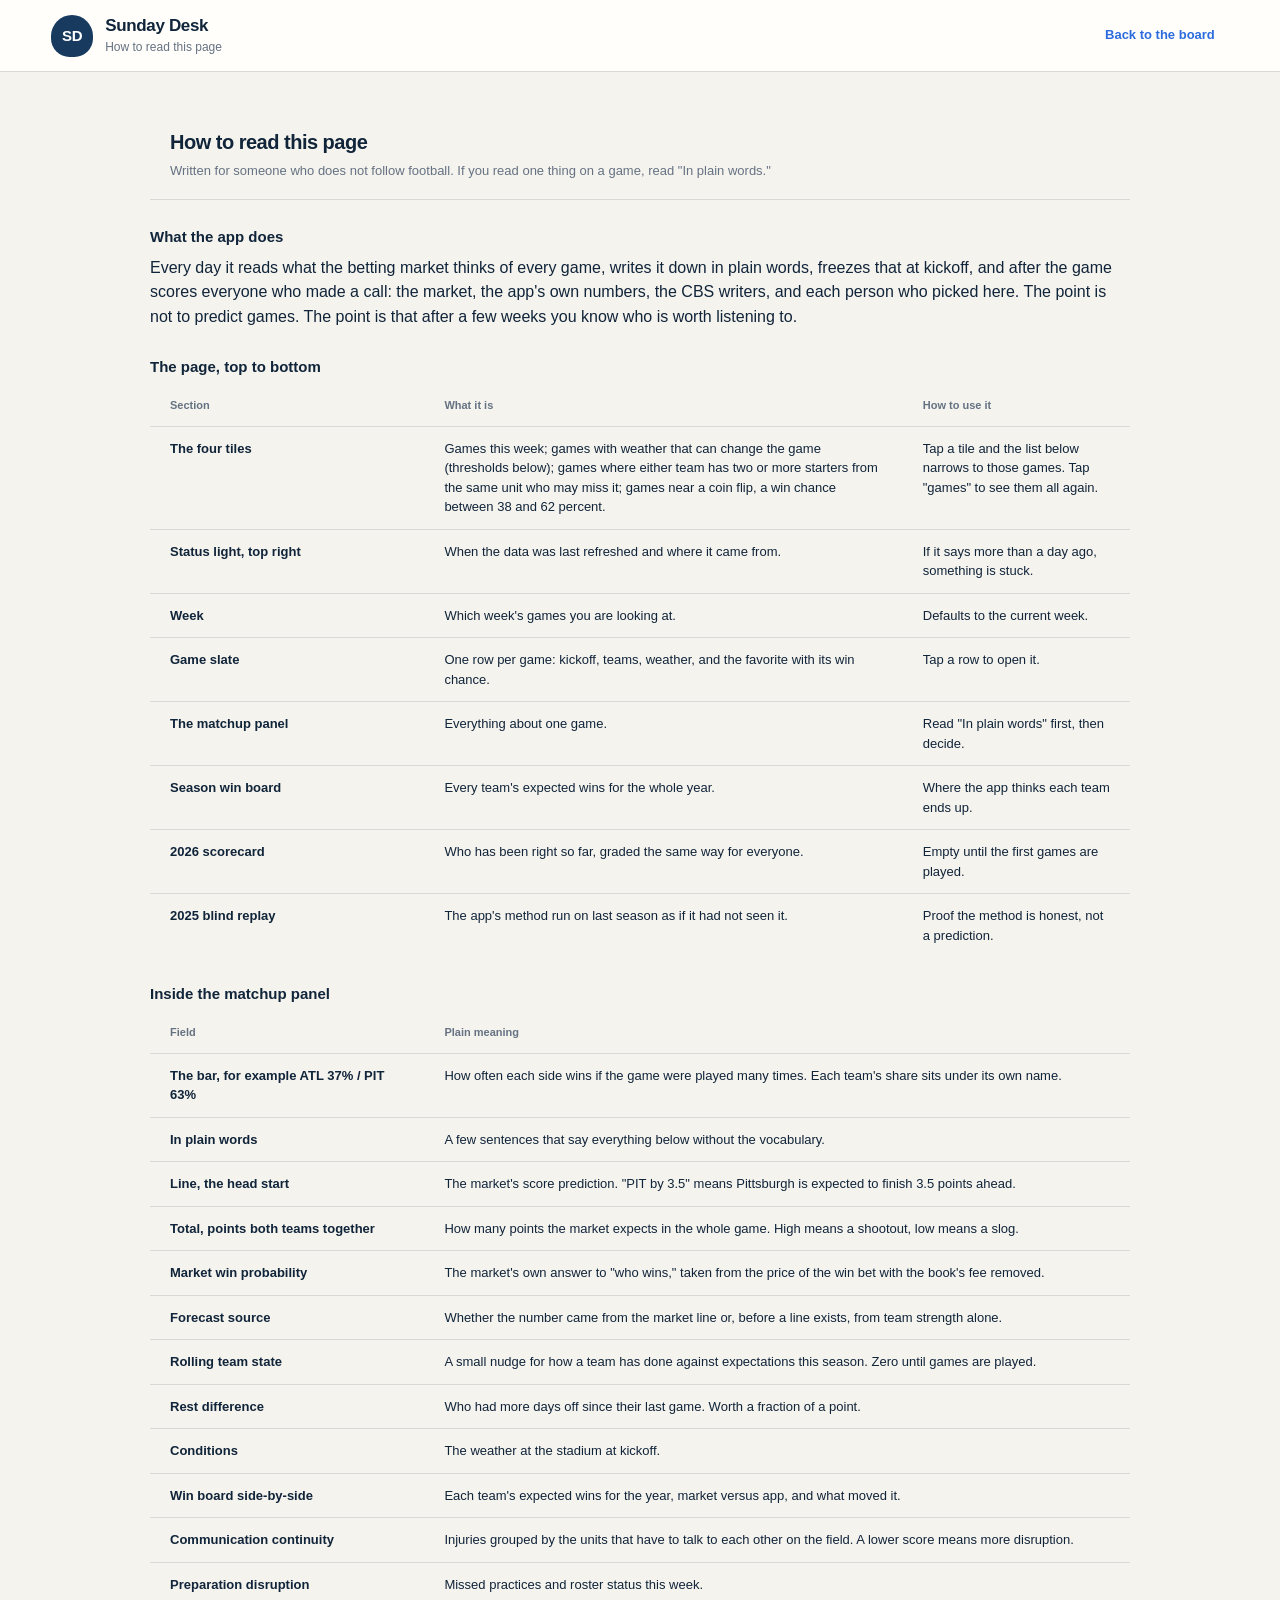
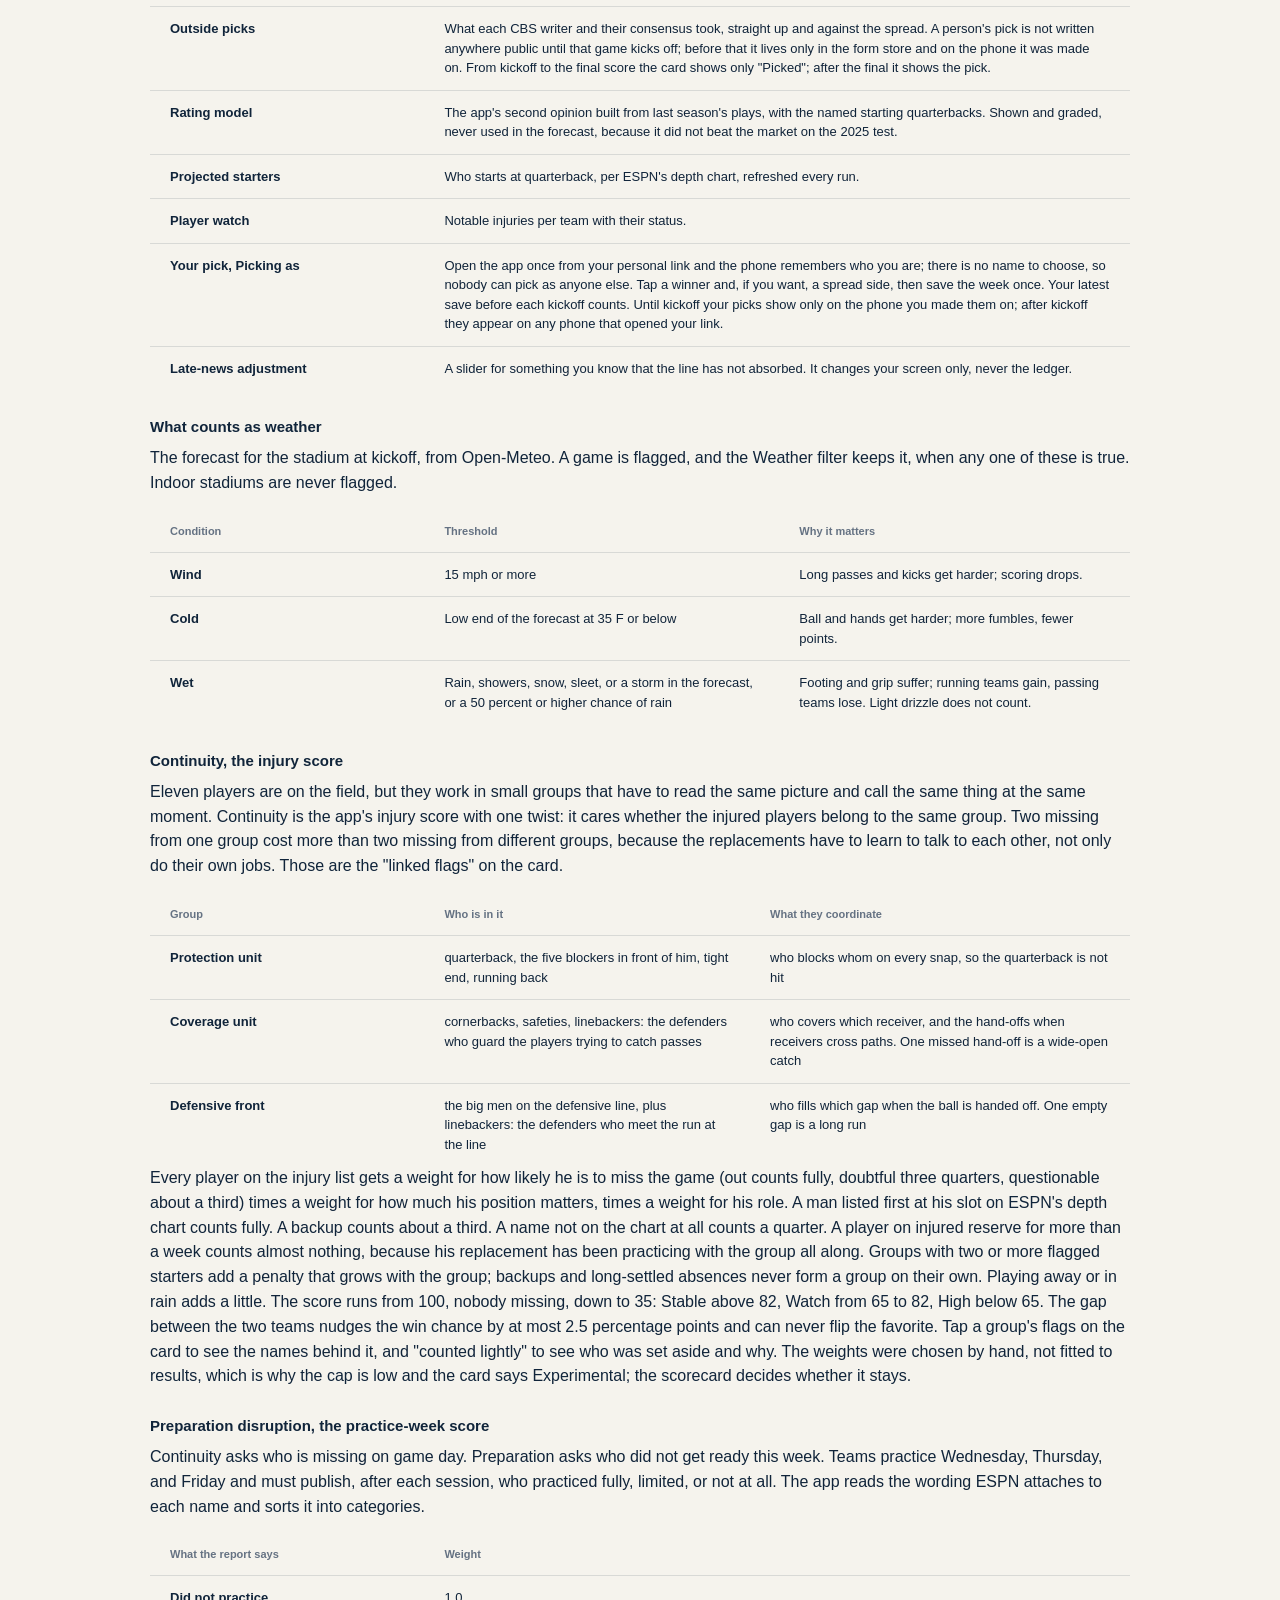
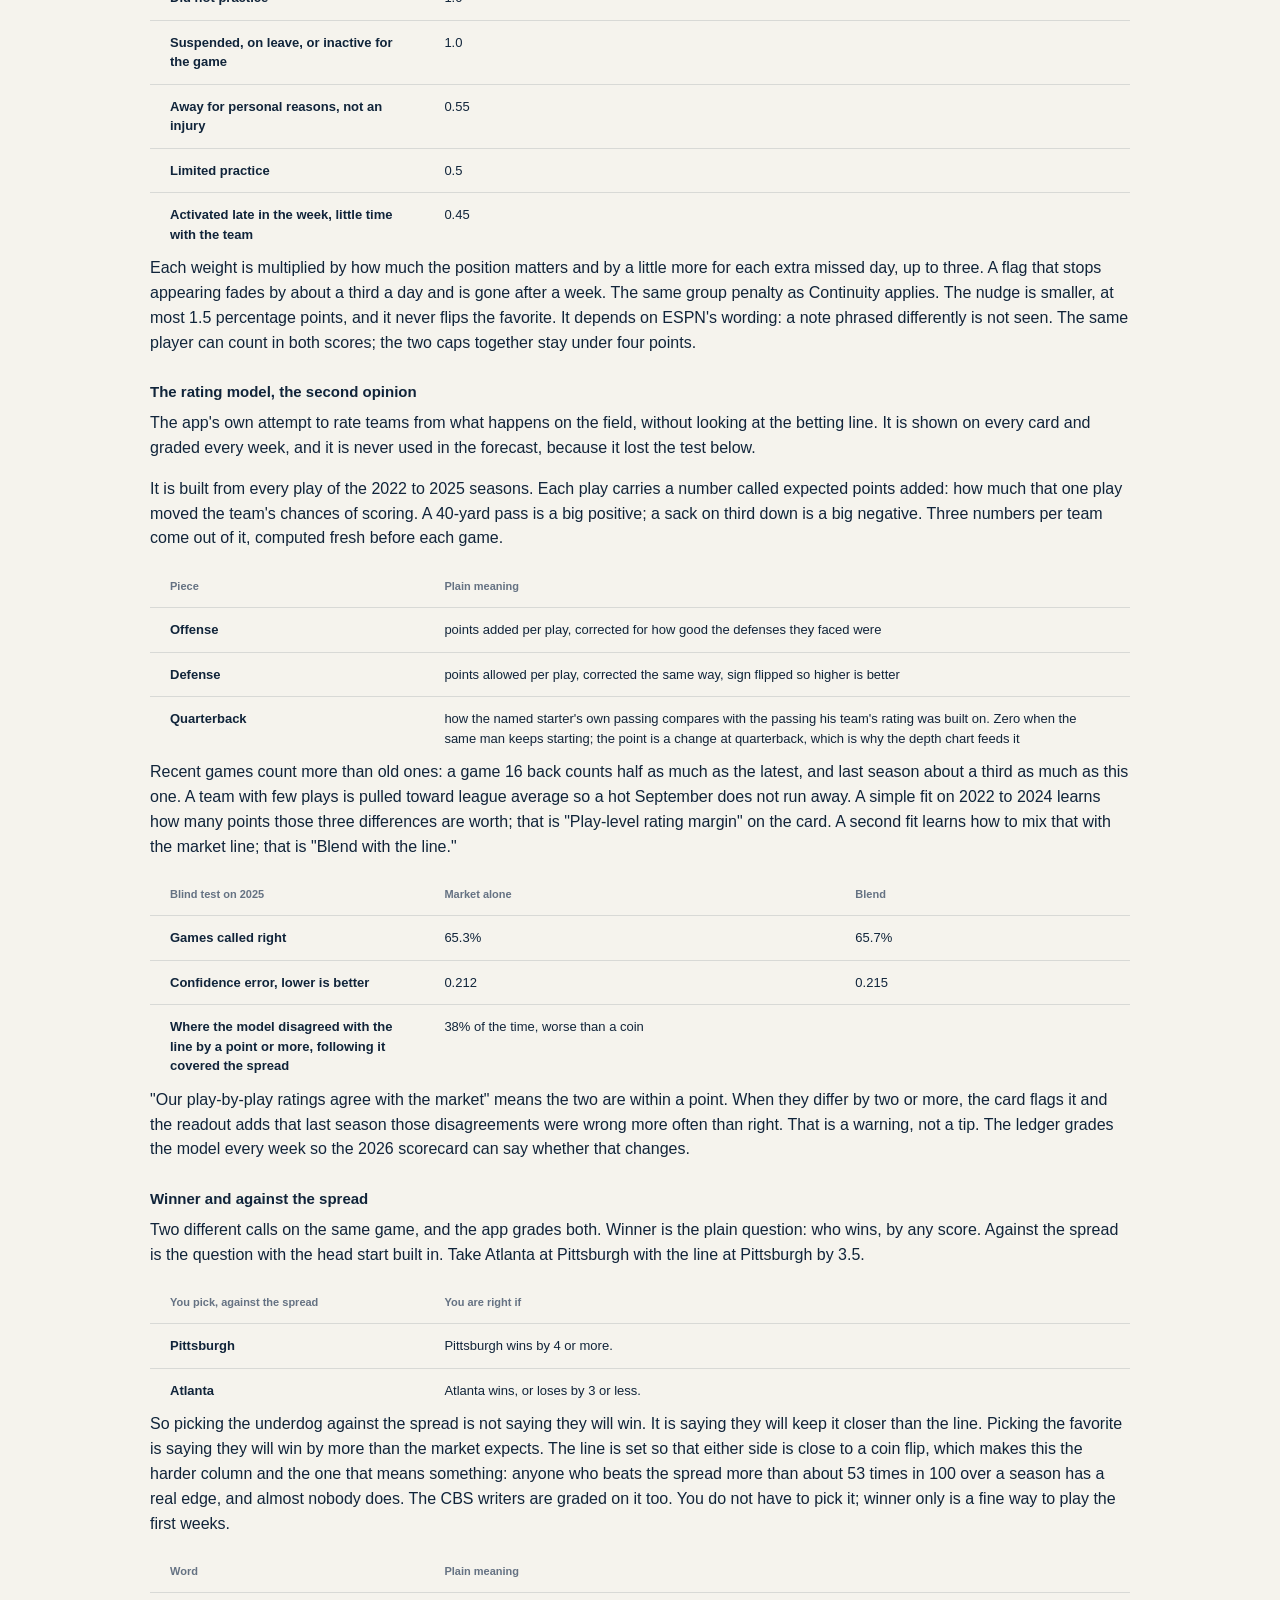
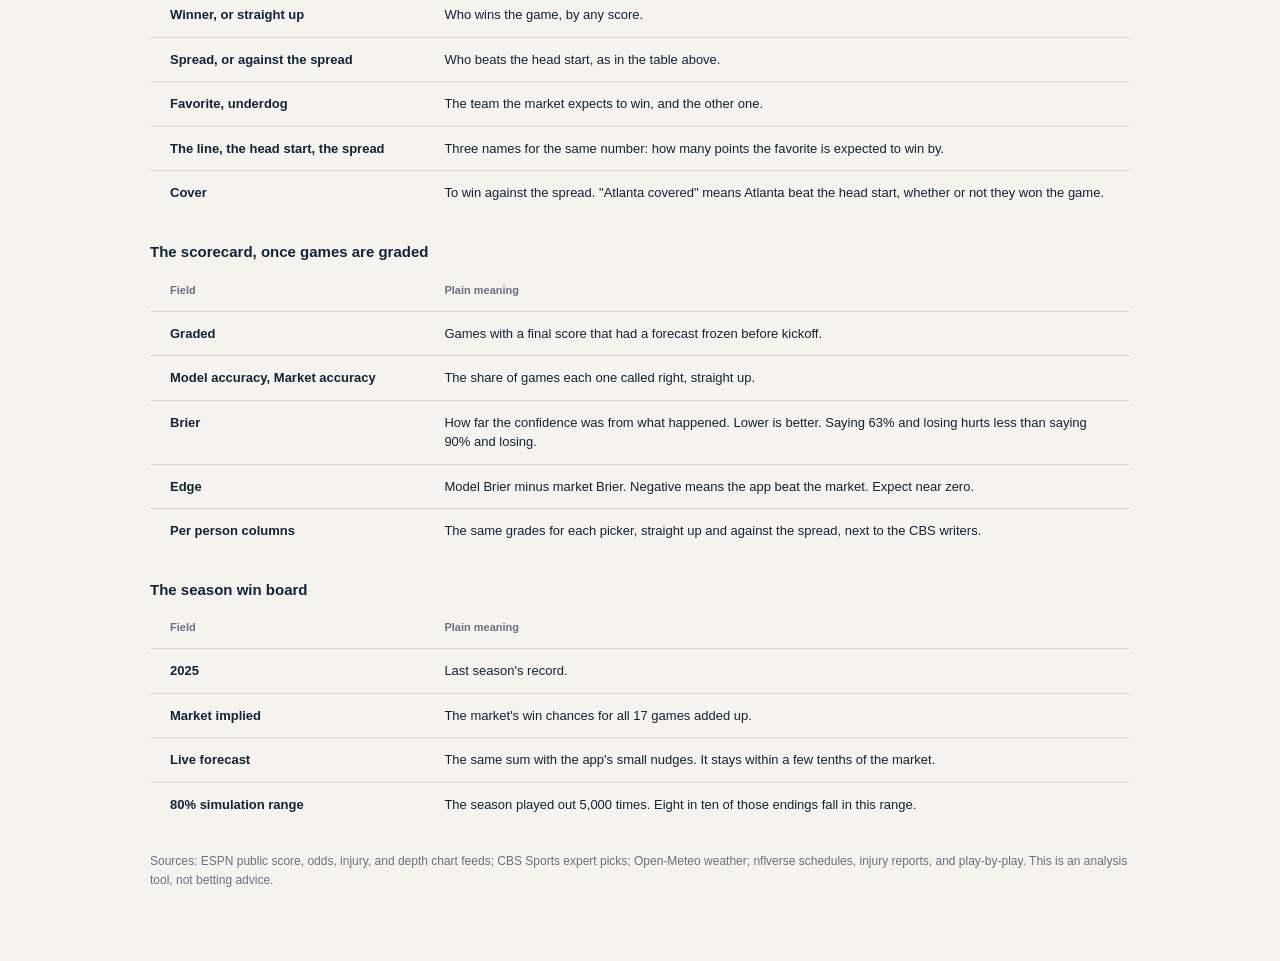
==== guide.html @ dc168394 "Personal links replace the name picker; the collector accepts picks only under secret codes" ====
<!doctype html>
<html lang="en">
<head>
  <meta charset="utf-8">
  <meta name="viewport" content="width=device-width, initial-scale=1">
  <meta name="description" content="What Sunday Desk does and what every number on it means, in plain words.">
  <title>How to read Sunday Desk</title>
  <link rel="stylesheet" href="styles.css">
  <link rel="manifest" href="site.webmanifest">
  <link rel="apple-touch-icon" href="icons/icon-180.png">
  <link rel="icon" href="icons/icon-192.png" type="image/png">
  <meta name="theme-color" content="#173a5e">
  <meta name="apple-mobile-web-app-capable" content="yes">
  <meta name="apple-mobile-web-app-title" content="Sunday Desk">
  <meta name="apple-mobile-web-app-status-bar-style" content="default">
</head>
<body class="guide-page">
  <header class="masthead">
    <a class="brand" href="index.html" aria-label="Back to Sunday Desk">
      <span class="brand-mark" aria-hidden="true">SD</span>
      <span>
        <strong>Sunday Desk</strong>
        <small>How to read this page</small>
      </span>
    </a>
    <a class="masthead-link" href="index.html">Back to the board</a>
  </header>
  <main>
    <section class="guide" id="guide" aria-labelledby="guideTitle">
      <div class="section-head">
        <div>
          <h2 id="guideTitle">How to read this page</h2>
          <p>Written for someone who does not follow football. If you read one thing on a game, read "In plain words."</p>
        </div>
      </div>

      <h3>What the app does</h3>
      <p>Every day it reads what the betting market thinks of every game, writes it down in plain words, freezes that at kickoff, and after the game scores everyone who made a call: the market, the app's own numbers, the CBS writers, and each person who picked here. The point is not to predict games. The point is that after a few weeks you know who is worth listening to.</p>

      <h3 id="guide-page">The page, top to bottom</h3>
      <div class="table-wrap"><table class="guide-table">
        <thead><tr><th scope="col">Section</th><th scope="col">What it is</th><th scope="col">How to use it</th></tr></thead>
        <tbody>
          <tr><td>The four tiles</td><td>Games this week; games with weather that can change the game (thresholds below); games where either team has two or more starters from the same unit who may miss it; games near a coin flip, a win chance between 38 and 62 percent.</td><td>Tap a tile and the list below narrows to those games. Tap "games" to see them all again.</td></tr>
          <tr><td>Status light, top right</td><td>When the data was last refreshed and where it came from.</td><td>If it says more than a day ago, something is stuck.</td></tr>
          <tr><td>Week</td><td>Which week's games you are looking at.</td><td>Defaults to the current week.</td></tr>
          <tr><td>Game slate</td><td>One row per game: kickoff, teams, weather, and the favorite with its win chance.</td><td>Tap a row to open it.</td></tr>
          <tr><td>The matchup panel</td><td>Everything about one game.</td><td>Read "In plain words" first, then decide.</td></tr>
          <tr><td>Season win board</td><td>Every team's expected wins for the whole year.</td><td>Where the app thinks each team ends up.</td></tr>
          <tr><td>2026 scorecard</td><td>Who has been right so far, graded the same way for everyone.</td><td>Empty until the first games are played.</td></tr>
          <tr><td>2025 blind replay</td><td>The app's method run on last season as if it had not seen it.</td><td>Proof the method is honest, not a prediction.</td></tr>
        </tbody>
      </table></div>

      <h3 id="guide-matchup">Inside the matchup panel</h3>
      <div class="table-wrap"><table class="guide-table">
        <thead><tr><th scope="col">Field</th><th scope="col">Plain meaning</th></tr></thead>
        <tbody>
          <tr><td>The bar, for example ATL 37% / PIT 63%</td><td>How often each side wins if the game were played many times. Each team's share sits under its own name.</td></tr>
          <tr><td>In plain words</td><td>A few sentences that say everything below without the vocabulary.</td></tr>
          <tr><td>Line, the head start</td><td>The market's score prediction. "PIT by 3.5" means Pittsburgh is expected to finish 3.5 points ahead.</td></tr>
          <tr><td>Total, points both teams together</td><td>How many points the market expects in the whole game. High means a shootout, low means a slog.</td></tr>
          <tr><td>Market win probability</td><td>The market's own answer to "who wins," taken from the price of the win bet with the book's fee removed.</td></tr>
          <tr><td>Forecast source</td><td>Whether the number came from the market line or, before a line exists, from team strength alone.</td></tr>
          <tr><td>Rolling team state</td><td>A small nudge for how a team has done against expectations this season. Zero until games are played.</td></tr>
          <tr><td>Rest difference</td><td>Who had more days off since their last game. Worth a fraction of a point.</td></tr>
          <tr><td>Conditions</td><td>The weather at the stadium at kickoff.</td></tr>
          <tr><td>Win board side-by-side</td><td>Each team's expected wins for the year, market versus app, and what moved it.</td></tr>
          <tr><td>Communication continuity</td><td>Injuries grouped by the units that have to talk to each other on the field. A lower score means more disruption.</td></tr>
          <tr><td>Preparation disruption</td><td>Missed practices and roster status this week.</td></tr>
          <tr><td>Outside picks</td><td>What each CBS writer and their consensus took, straight up and against the spread. A person&#39;s pick is not written anywhere public until that game kicks off; before that it lives only in the form store and on the phone it was made on. From kickoff to the final score the card shows only "Picked"; after the final it shows the pick.</td></tr>
          <tr><td>Rating model</td><td>The app's second opinion built from last season's plays, with the named starting quarterbacks. Shown and graded, never used in the forecast, because it did not beat the market on the 2025 test.</td></tr>
          <tr><td>Projected starters</td><td>Who starts at quarterback, per ESPN's depth chart, refreshed every run.</td></tr>
          <tr><td>Player watch</td><td>Notable injuries per team with their status.</td></tr>
          <tr><td>Your pick, Picking as</td><td>Open the app once from your personal link and the phone remembers who you are; there is no name to choose, so nobody can pick as anyone else. Tap a winner and, if you want, a spread side, then save the week once. Your latest save before each kickoff counts. Until kickoff your picks show only on the phone you made them on; after kickoff they appear on any phone that opened your link.</td></tr>
          <tr><td>Late-news adjustment</td><td>A slider for something you know that the line has not absorbed. It changes your screen only, never the ledger.</td></tr>
        </tbody>
      </table></div>

      <h3 id="guide-weather">What counts as weather</h3>
      <p>The forecast for the stadium at kickoff, from Open-Meteo. A game is flagged, and the Weather filter keeps it, when any one of these is true. Indoor stadiums are never flagged.</p>
      <div class="table-wrap"><table class="guide-table">
        <thead><tr><th scope="col">Condition</th><th scope="col">Threshold</th><th scope="col">Why it matters</th></tr></thead>
        <tbody>
          <tr><td>Wind</td><td>15 mph or more</td><td>Long passes and kicks get harder; scoring drops.</td></tr>
          <tr><td>Cold</td><td>Low end of the forecast at 35 F or below</td><td>Ball and hands get harder; more fumbles, fewer points.</td></tr>
          <tr><td>Wet</td><td>Rain, showers, snow, sleet, or a storm in the forecast, or a 50 percent or higher chance of rain</td><td>Footing and grip suffer; running teams gain, passing teams lose. Light drizzle does not count.</td></tr>
        </tbody>
      </table></div>

      <h3 id="guide-continuity">Continuity, the injury score</h3>
      <p>Eleven players are on the field, but they work in small groups that have to read the same picture and call the same thing at the same moment. Continuity is the app's injury score with one twist: it cares whether the injured players belong to the same group. Two missing from one group cost more than two missing from different groups, because the replacements have to learn to talk to each other, not only do their own jobs. Those are the "linked flags" on the card.</p>
      <div class="table-wrap"><table class="guide-table">
        <thead><tr><th scope="col">Group</th><th scope="col">Who is in it</th><th scope="col">What they coordinate</th></tr></thead>
        <tbody>
          <tr><td>Protection unit</td><td>quarterback, the five blockers in front of him, tight end, running back</td><td>who blocks whom on every snap, so the quarterback is not hit</td></tr>
          <tr><td>Coverage unit</td><td>cornerbacks, safeties, linebackers: the defenders who guard the players trying to catch passes</td><td>who covers which receiver, and the hand-offs when receivers cross paths. One missed hand-off is a wide-open catch</td></tr>
          <tr><td>Defensive front</td><td>the big men on the defensive line, plus linebackers: the defenders who meet the run at the line</td><td>who fills which gap when the ball is handed off. One empty gap is a long run</td></tr>
        </tbody>
      </table></div>
      <p>Every player on the injury list gets a weight for how likely he is to miss the game (out counts fully, doubtful three quarters, questionable about a third) times a weight for how much his position matters, times a weight for his role. A man listed first at his slot on ESPN's depth chart counts fully. A backup counts about a third. A name not on the chart at all counts a quarter. A player on injured reserve for more than a week counts almost nothing, because his replacement has been practicing with the group all along. Groups with two or more flagged starters add a penalty that grows with the group; backups and long-settled absences never form a group on their own. Playing away or in rain adds a little. The score runs from 100, nobody missing, down to 35: Stable above 82, Watch from 65 to 82, High below 65. The gap between the two teams nudges the win chance by at most 2.5 percentage points and can never flip the favorite. Tap a group's flags on the card to see the names behind it, and "counted lightly" to see who was set aside and why. The weights were chosen by hand, not fitted to results, which is why the cap is low and the card says Experimental; the scorecard decides whether it stays.</p>

      <h3 id="guide-preparation">Preparation disruption, the practice-week score</h3>
      <p>Continuity asks who is missing on game day. Preparation asks who did not get ready this week. Teams practice Wednesday, Thursday, and Friday and must publish, after each session, who practiced fully, limited, or not at all. The app reads the wording ESPN attaches to each name and sorts it into categories.</p>
      <div class="table-wrap"><table class="guide-table">
        <thead><tr><th scope="col">What the report says</th><th scope="col">Weight</th></tr></thead>
        <tbody>
          <tr><td>Did not practice</td><td>1.0</td></tr>
          <tr><td>Suspended, on leave, or inactive for the game</td><td>1.0</td></tr>
          <tr><td>Away for personal reasons, not an injury</td><td>0.55</td></tr>
          <tr><td>Limited practice</td><td>0.5</td></tr>
          <tr><td>Activated late in the week, little time with the team</td><td>0.45</td></tr>
        </tbody>
      </table></div>
      <p>Each weight is multiplied by how much the position matters and by a little more for each extra missed day, up to three. A flag that stops appearing fades by about a third a day and is gone after a week. The same group penalty as Continuity applies. The nudge is smaller, at most 1.5 percentage points, and it never flips the favorite. It depends on ESPN's wording: a note phrased differently is not seen. The same player can count in both scores; the two caps together stay under four points.</p>

      <h3 id="guide-rating">The rating model, the second opinion</h3>
      <p>The app's own attempt to rate teams from what happens on the field, without looking at the betting line. It is shown on every card and graded every week, and it is never used in the forecast, because it lost the test below.</p>
      <p>It is built from every play of the 2022 to 2025 seasons. Each play carries a number called expected points added: how much that one play moved the team's chances of scoring. A 40-yard pass is a big positive; a sack on third down is a big negative. Three numbers per team come out of it, computed fresh before each game.</p>
      <div class="table-wrap"><table class="guide-table">
        <thead><tr><th scope="col">Piece</th><th scope="col">Plain meaning</th></tr></thead>
        <tbody>
          <tr><td>Offense</td><td>points added per play, corrected for how good the defenses they faced were</td></tr>
          <tr><td>Defense</td><td>points allowed per play, corrected the same way, sign flipped so higher is better</td></tr>
          <tr><td>Quarterback</td><td>how the named starter's own passing compares with the passing his team's rating was built on. Zero when the same man keeps starting; the point is a change at quarterback, which is why the depth chart feeds it</td></tr>
        </tbody>
      </table></div>
      <p>Recent games count more than old ones: a game 16 back counts half as much as the latest, and last season about a third as much as this one. A team with few plays is pulled toward league average so a hot September does not run away. A simple fit on 2022 to 2024 learns how many points those three differences are worth; that is "Play-level rating margin" on the card. A second fit learns how to mix that with the market line; that is "Blend with the line."</p>
      <div class="table-wrap"><table class="guide-table">
        <thead><tr><th scope="col">Blind test on 2025</th><th scope="col">Market alone</th><th scope="col">Blend</th></tr></thead>
        <tbody>
          <tr><td>Games called right</td><td>65.3%</td><td>65.7%</td></tr>
          <tr><td>Confidence error, lower is better</td><td>0.212</td><td>0.215</td></tr>
          <tr><td>Where the model disagreed with the line by a point or more, following it covered the spread</td><td colspan="2">38% of the time, worse than a coin</td></tr>
        </tbody>
      </table></div>
      <p>"Our play-by-play ratings agree with the market" means the two are within a point. When they differ by two or more, the card flags it and the readout adds that last season those disagreements were wrong more often than right. That is a warning, not a tip. The ledger grades the model every week so the 2026 scorecard can say whether that changes.</p>

      <h3 id="guide-words">Winner and against the spread</h3>
      <p>Two different calls on the same game, and the app grades both. Winner is the plain question: who wins, by any score. Against the spread is the question with the head start built in. Take Atlanta at Pittsburgh with the line at Pittsburgh by 3.5.</p>
      <div class="table-wrap"><table class="guide-table">
        <thead><tr><th scope="col">You pick, against the spread</th><th scope="col">You are right if</th></tr></thead>
        <tbody>
          <tr><td>Pittsburgh</td><td>Pittsburgh wins by 4 or more.</td></tr>
          <tr><td>Atlanta</td><td>Atlanta wins, or loses by 3 or less.</td></tr>
        </tbody>
      </table></div>
      <p>So picking the underdog against the spread is not saying they will win. It is saying they will keep it closer than the line. Picking the favorite is saying they will win by more than the market expects. The line is set so that either side is close to a coin flip, which makes this the harder column and the one that means something: anyone who beats the spread more than about 53 times in 100 over a season has a real edge, and almost nobody does. The CBS writers are graded on it too. You do not have to pick it; winner only is a fine way to play the first weeks.</p>
      <div class="table-wrap"><table class="guide-table">
        <thead><tr><th scope="col">Word</th><th scope="col">Plain meaning</th></tr></thead>
        <tbody>
          <tr><td>Winner, or straight up</td><td>Who wins the game, by any score.</td></tr>
          <tr><td>Spread, or against the spread</td><td>Who beats the head start, as in the table above.</td></tr>
          <tr><td>Favorite, underdog</td><td>The team the market expects to win, and the other one.</td></tr>
          <tr><td>The line, the head start, the spread</td><td>Three names for the same number: how many points the favorite is expected to win by.</td></tr>
          <tr><td>Cover</td><td>To win against the spread. "Atlanta covered" means Atlanta beat the head start, whether or not they won the game.</td></tr>
        </tbody>
      </table></div>

      <h3 id="guide-scorecard">The scorecard, once games are graded</h3>
      <div class="table-wrap"><table class="guide-table">
        <thead><tr><th scope="col">Field</th><th scope="col">Plain meaning</th></tr></thead>
        <tbody>
          <tr><td>Graded</td><td>Games with a final score that had a forecast frozen before kickoff.</td></tr>
          <tr><td>Model accuracy, Market accuracy</td><td>The share of games each one called right, straight up.</td></tr>
          <tr><td>Brier</td><td>How far the confidence was from what happened. Lower is better. Saying 63% and losing hurts less than saying 90% and losing.</td></tr>
          <tr><td>Edge</td><td>Model Brier minus market Brier. Negative means the app beat the market. Expect near zero.</td></tr>
          <tr><td>Per person columns</td><td>The same grades for each picker, straight up and against the spread, next to the CBS writers.</td></tr>
        </tbody>
      </table></div>

      <h3 id="guide-board">The season win board</h3>
      <div class="table-wrap"><table class="guide-table">
        <thead><tr><th scope="col">Field</th><th scope="col">Plain meaning</th></tr></thead>
        <tbody>
          <tr><td>2025</td><td>Last season's record.</td></tr>
          <tr><td>Market implied</td><td>The market's win chances for all 17 games added up.</td></tr>
          <tr><td>Live forecast</td><td>The same sum with the app's small nudges. It stays within a few tenths of the market.</td></tr>
          <tr><td>80% simulation range</td><td>The season played out 5,000 times. Eight in ten of those endings fall in this range.</td></tr>
        </tbody>
      </table></div>

      <p class="source-line">Sources: ESPN public score, odds, injury, and depth chart feeds; CBS Sports expert picks; Open-Meteo weather; nflverse schedules, injury reports, and play-by-play. This is an analysis tool, not betting advice.</p>
    </section>
  </main>
  <script>
    // Safari on iOS can drop the jump to a named section on page load when smooth scrolling
    // is on. Do the jump ourselves, after the page has laid out, and again if the hash changes.
    (function () {
      function jump() {
        var id = location.hash.replace("#", "");
        var target = id && document.getElementById(id);
        if (target) target.scrollIntoView({ block: "start", behavior: "auto" });
      }
      window.addEventListener("load", function () { setTimeout(jump, 0); setTimeout(jump, 250); });
      window.addEventListener("hashchange", jump);
    })();
  </script>
</body>
</html>
---- styles.css ----
:root {
  color-scheme: light;
  --ink: #10243a;
  --navy: #173a5e;
  --blue: #2d6cdf;
  --orange: #d9632f;
  --green: #167861;
  --paper: #f5f3ed;
  --white: #fffefa;
  --muted: #657283;
  --line: #d8d9d6;
  --soft-blue: #e7eefb;
  --soft-orange: #faece4;
  --shadow: 0 18px 48px rgba(21, 45, 70, 0.09);
  --radius: 14px;
}

* { box-sizing: border-box; }
[hidden] { display: none !important; }

html { scroll-behavior: smooth; }

body {
  margin: 0;
  background: var(--paper);
  color: var(--ink);
  font-family: "Avenir Next", Avenir, "Segoe UI", sans-serif;
  line-height: 1.45;
}

button, input, select { font: inherit; }
button { color: inherit; }

:focus-visible {
  outline: 3px solid rgba(45, 108, 223, 0.45);
  outline-offset: 3px;
}

.masthead {
  min-height: 72px;
  padding: 14px clamp(20px, 4vw, 64px);
  display: flex;
  align-items: center;
  justify-content: space-between;
  gap: 20px;
  background: var(--white);
  border-bottom: 1px solid var(--line);
}

.brand {
  color: inherit;
  display: flex;
  align-items: center;
  gap: 12px;
  text-decoration: none;
}

.brand-mark {
  width: 42px;
  height: 42px;
  display: grid;
  place-items: center;
  background: var(--navy);
  color: white;
  border-radius: 50% 50% 44% 44%;
  font-family: "Arial Narrow", sans-serif;
  font-size: 15px;
  font-weight: 800;
  letter-spacing: -0.02em;
}

.brand strong, .brand small { display: block; }
.brand strong { font-size: 17px; letter-spacing: -0.02em; }
.brand small { color: var(--muted); font-size: 12px; }

.run-status {
  display: flex;
  align-items: center;
  gap: 9px;
  color: var(--muted);
  font-size: 13px;
  text-align: right;
  white-space: nowrap;
}

.status-light {
  width: 9px;
  height: 9px;
  border-radius: 50%;
  background: var(--orange);
  box-shadow: 0 0 0 4px rgba(217, 99, 47, 0.12);
}

.run-status.is-current .status-light {
  background: var(--green);
  box-shadow: 0 0 0 4px rgba(22, 120, 97, 0.12);
}

main { max-width: 1500px; margin: 0 auto; padding: 0 clamp(20px, 4vw, 64px) 72px; }

.control-strip {
  padding: 46px 0 28px;
  display: flex;
  align-items: end;
  justify-content: space-between;
  gap: 28px;
}

.date-line { margin: 0 0 7px; color: var(--blue); font-weight: 700; }
h1, h2, p { margin-top: 0; }
h1 {
  max-width: 760px;
  margin-bottom: 0;
  font-family: "Arial Narrow", "Avenir Next Condensed", sans-serif;
  font-size: clamp(36px, 5vw, 66px);
  line-height: 0.98;
  letter-spacing: -0.045em;
}
h2 { margin-bottom: 5px; font-size: 20px; letter-spacing: -0.025em; }

.week-control { min-width: 150px; }
.week-control label, .search-field span {
  display: block;
  margin-bottom: 6px;
  color: var(--muted);
  font-size: 12px;
  font-weight: 700;
}

select, input {
  width: 100%;
  border: 1px solid var(--line);
  border-radius: 8px;
  background: var(--white);
  color: var(--ink);
  padding: 10px 12px;
}

.pulse {
  display: grid;
  grid-template-columns: repeat(4, 1fr);
  grid-auto-rows: 1fr;
  background: var(--navy);
  color: white;
  border-radius: var(--radius);
  overflow: hidden;
  box-shadow: var(--shadow);
}

.pulse > * { padding: 20px 22px 18px; border-right: 1px solid rgba(255,255,255,.16); }
.pulse > *:last-child { border-right: 0; }
.pulse strong { display: block; font-family: "Arial Narrow", sans-serif; font-size: 30px; line-height: 1; margin-bottom: 8px; }
.pulse span { color: #c8d5e3; font-size: 12px; }

.workspace {
  margin-top: 26px;
  display: grid;
  grid-template-columns: minmax(0, 1.45fr) minmax(360px, .75fr);
  gap: 22px;
  align-items: start;
}

.slate-panel, .detail-panel, .season-panel, .backtest-panel {
  background: var(--white);
  border: 1px solid var(--line);
  border-radius: var(--radius);
  box-shadow: var(--shadow);
}

.section-head {
  min-height: 78px;
  padding: 18px 20px;
  display: flex;
  align-items: center;
  justify-content: space-between;
  gap: 20px;
  border-bottom: 1px solid var(--line);
}

.section-head p { margin: 0; color: var(--muted); font-size: 13px; }
.filters { display: flex; gap: 5px; flex-wrap: wrap; justify-content: flex-end; }
.filter {
  padding: 6px 10px;
  border: 1px solid transparent;
  border-radius: 999px;
  background: transparent;
  font-size: 12px;
  cursor: pointer;
}
.filter:hover { background: var(--paper); }
.filter.is-active { background: var(--soft-blue); border-color: #c9d9f7; color: #174d9e; }

.game-list { display: grid; }
.game-row {
  width: 100%;
  min-width: 0;
  min-height: 102px;
  padding: 14px 18px;
  display: grid;
  grid-template-columns: 100px minmax(220px, 1.25fr) minmax(150px, .7fr) 126px;
  align-items: center;
  gap: 16px;
  border: 0;
  border-bottom: 1px solid var(--line);
  background: transparent;
  text-align: left;
  cursor: pointer;
}
.game-row:last-child { border-bottom: 0; }
.game-row:hover, .game-row.is-selected { background: #f2f6fc; }
.game-row.is-selected { box-shadow: inset 4px 0 var(--blue); }
.kickoff { color: var(--muted); font-size: 12px; }
.kickoff strong { display: block; color: var(--ink); font-size: 14px; }

.team-line { display: flex; align-items: center; gap: 9px; min-width: 0; }
.team-line + .team-line { margin-top: 7px; }
.team-line img { width: 27px; height: 27px; object-fit: contain; }
.team-line strong { overflow: hidden; text-overflow: ellipsis; white-space: nowrap; }
.team-line small { margin-left: auto; color: var(--muted); }

.condition-chip, .source-chip {
  display: inline-flex;
  align-items: center;
  gap: 5px;
  width: fit-content;
  padding: 4px 8px;
  border-radius: 999px;
  background: var(--paper);
  color: var(--muted);
  font-size: 11px;
}
.condition-chip + .condition-chip { margin-top: 5px; }
.condition-chip.alert { background: var(--soft-orange); color: #95411d; }
.pick { text-align: right; }
.pick strong { display: block; font-size: 17px; }
.pick small { color: var(--muted); }

.detail-panel { position: sticky; top: 18px; min-height: 530px; overflow: hidden; }
.empty-detail { min-height: 530px; padding: 60px 34px; display: grid; align-content: center; text-align: center; }
.empty-detail > span { display: block; margin: 0 auto 22px; line-height: 0; }
.empty-detail > span svg { display: block; margin: 0 auto; transform: rotate(-12deg); }
.empty-detail p { color: var(--muted); }

.detail-content { padding-bottom: 24px; }
.detail-hero { padding: 22px; background: var(--navy); color: white; }
.detail-hero .meta { color: #c8d5e3; font-size: 12px; }
.detail-teams { margin: 20px 0; display: flex; align-items: center; justify-content: space-between; gap: 12px; }
.detail-team { width: 42%; text-align: center; }
.detail-team img { width: 58px; height: 58px; object-fit: contain; }
.detail-team strong, .detail-team small { display: block; }
.detail-team small { color: #c8d5e3; }
.at { color: #9eb1c5; }

.probability { margin-top: 16px; }
.prob-label { display: flex; justify-content: space-between; font-size: 13px; }
.prob-track { height: 9px; margin-top: 8px; display: flex; background: rgba(255,255,255,.18); border-radius: 99px; overflow: hidden; }
.prob-track span { display: block; }
.prob-track .away-share { background: rgba(255,255,255,.28); }
.prob-track .home-share { background: #71a3ff; }

.evidence { padding: 20px 22px 0; }
.evidence h3 { margin: 0 0 10px; font-size: 14px; }
.evidence-title-row { display: flex; align-items: center; justify-content: space-between; gap: 10px; }
.evidence-title-row h3 { margin: 0; }
.evidence-title-row h3 small { margin-left: 4px; color: var(--orange); font-size: 9px; font-weight: 800; }
.evidence-grid { display: grid; grid-template-columns: 1fr 1fr; gap: 9px; }
.evidence-card { padding: 12px; border: 1px solid var(--line); border-radius: 9px; }
.evidence-card span { display: block; color: var(--muted); font-size: 11px; }
.evidence-card strong { display: block; margin-top: 3px; font-size: 14px; }
.season-breakdown-grid {
  display: grid;
  grid-template-columns: 1fr 1fr;
  gap: 10px;
}
.season-breakdown-card {
  border: 1px solid var(--line);
  border-radius: 9px;
  background: #f8fafc;
  padding: 10px;
}
.season-breakdown-head {
  display: flex;
  align-items: center;
  justify-content: space-between;
  gap: 10px;
  margin-bottom: 8px;
}
.season-breakdown-head span { display: inline-flex; align-items: center; gap: 8px; font-weight: 700; }
.season-breakdown-head img { width: 22px; height: 22px; object-fit: contain; }
.season-breakdown-head small { color: var(--muted); font-size: 10px; }
.season-breakdown-stats {
  display: grid;
  grid-template-columns: 1fr 1fr;
  gap: 4px 10px;
}
.season-breakdown-stats > div { display: flex; align-items: baseline; justify-content: space-between; gap: 6px; }
.season-breakdown-stats span { color: var(--muted); font-size: 10px; }
.season-breakdown-stats strong { font-size: 12px; }
.season-breakdown-signals {
  margin: 10px 0 0;
  padding: 0;
  list-style: none;
}
.season-breakdown-signals li {
  display: flex;
  align-items: baseline;
  justify-content: space-between;
  gap: 6px;
  font-size: 10px;
  border-top: 1px solid var(--line);
  padding: 7px 0;
}
.season-breakdown-signals li:first-child { border-top: 0; }
.season-breakdown-signals span { color: var(--muted); }
.season-breakdown-signals strong { font-size: 10px; }

.injury-list { margin: 0; padding: 0; list-style: none; }
.injury-list li { padding: 9px 0; border-bottom: 1px solid var(--line); font-size: 13px; }
.injury-list li:last-child { border-bottom: 0; }
.injury-list small { display: block; color: var(--muted); }

.continuity-grid { margin-top: 10px; display: grid; grid-template-columns: 1fr 1fr; gap: 9px; }
.continuity-card {
  min-width: 0;
  padding: 11px;
  display: grid;
  grid-template-columns: 44px 1fr;
  align-items: center;
  gap: 10px;
  border: 1px solid var(--line);
  border-radius: 9px;
  background: #f8fafc;
}
.continuity-card p { margin: 3px 0 0; color: var(--muted); font-size: 10px; line-height: 1.3; }
.continuity-card > div > strong { font-size: 12px; }
.continuity-score { text-align: center; }
.continuity-score strong { display: block; font-family: "Arial Narrow", sans-serif; font-size: 23px; line-height: 1; }
.continuity-score span { display: block; margin-top: 3px; color: var(--muted); font-size: 9px; }
.continuity-watch { border-color: #e8c9aa; background: #fff9f2; }
.continuity-high { border-color: #e6b7a5; background: var(--soft-orange); }
.continuity-note { margin: 9px 0 0; color: var(--muted); font-size: 10px; }

.preparation-grid { margin-top: 10px; display: grid; grid-template-columns: 1fr 1fr; gap: 9px; }
.preparation-card { min-width: 0; padding: 12px; border: 1px solid var(--line); border-radius: 9px; background: #f8fafc; }
.preparation-card > p { margin: 6px 0; color: var(--muted); font-size: 10px; }
.preparation-head { display: flex; align-items: baseline; justify-content: space-between; gap: 8px; }
.preparation-head span { font-size: 12px; }
.preparation-head span strong { margin-right: 4px; font-family: "Arial Narrow", sans-serif; font-size: 22px; }
.preparation-head small { color: var(--muted); font-size: 9px; }
.preparation-list { margin: 0; padding: 0; list-style: none; }
.preparation-list li { padding: 7px 0; border-top: 1px solid var(--line); font-size: 11px; }
.preparation-list small { display: block; margin-top: 2px; color: var(--muted); line-height: 1.3; }
.preparation-watch { border-color: #e8c9aa; background: #fff9f2; }
.preparation-high { border-color: #e6b7a5; background: var(--soft-orange); }

.travel-summary { margin-top: 10px; padding: 10px 12px; display: flex; flex-wrap: wrap; gap: 8px 18px; border: 1px solid #b8cbe2; border-radius: 9px; background: var(--soft-blue); color: var(--muted); font-size: 10px; }
.travel-summary strong { margin-left: 4px; color: var(--navy); font-size: 12px; }
.travel-grid { margin-top: 9px; display: grid; grid-template-columns: 1fr 1fr; gap: 9px; }
.travel-card { min-width: 0; padding: 12px; border: 1px solid var(--line); border-radius: 9px; background: #f8fafc; }
.travel-facts { margin: 8px 0 0; }
.travel-facts > div { padding: 7px 0; display: grid; grid-template-columns: 92px 1fr; gap: 8px; border-top: 1px solid var(--line); }
.travel-facts dt { color: var(--muted); font-size: 9px; font-weight: 700; text-transform: uppercase; letter-spacing: .04em; }
.travel-facts dd { margin: 0; font-size: 11px; font-weight: 700; }
.travel-facts dd small { display: block; margin-top: 2px; color: var(--muted); font-size: 9px; font-weight: 400; line-height: 1.3; }
.travel-sources { margin: 8px 0 0; font-size: 9px; }
.travel-sources a { color: var(--blue); }

.adjuster { padding: 18px 22px 0; border-top: 1px solid var(--line); }
.adjuster label { display: grid; grid-template-columns: 1fr auto; gap: 6px 14px; font-size: 13px; }
.adjuster input[type="range"] { grid-column: 1 / -1; padding: 0; accent-color: var(--blue); }
.adjuster p { margin: 10px 0 0; color: var(--muted); font-size: 11px; }
.reset-button { margin-top: 14px; padding: 7px 10px; border: 1px solid var(--line); border-radius: 7px; background: white; cursor: pointer; }

.season-panel { margin-top: 22px; overflow: hidden; }
.backtest-panel { margin-top: 22px; overflow: hidden; }
.audit-badge {
  padding: 6px 10px;
  border: 1px solid #acd4c8;
  border-radius: 999px;
  background: #edf8f4;
  color: var(--green);
  font-size: 11px;
  font-weight: 800;
}
.backtest-metrics {
  display: grid;
  grid-template-columns: repeat(4, 1fr);
  border-bottom: 1px solid var(--line);
}
.backtest-metric { padding: 18px 20px; border-right: 1px solid var(--line); }
.backtest-metric:last-child { border-right: 0; }
.backtest-metric strong { display: block; font-family: "Arial Narrow", sans-serif; font-size: 28px; line-height: 1; }
.backtest-metric span { display: block; margin-top: 5px; color: var(--muted); font-size: 11px; }
.backtest-metric small { display: block; margin-top: 4px; color: var(--green); font-size: 10px; }
.backtest-metric small.worse { color: var(--orange); }
.backtest-explainer { padding: 14px 20px; background: #f8fafc; border-bottom: 1px solid var(--line); color: var(--muted); font-size: 12px; }
.error-positive { color: var(--orange); font-weight: 700; }
.error-negative { color: var(--blue); font-weight: 700; }
.error-close { color: var(--green); font-weight: 700; }
.search-field { width: min(230px, 42vw); }
.table-wrap { overflow-x: auto; }
table { width: 100%; border-collapse: collapse; font-size: 13px; }
th, td { padding: 12px 20px; border-bottom: 1px solid var(--line); text-align: left; }
th { color: var(--muted); font-size: 11px; }
tbody tr:last-child td { border-bottom: 0; }
.team-cell { display: flex; align-items: center; gap: 10px; font-weight: 700; }
.team-cell img { width: 28px; height: 28px; object-fit: contain; }
.forecast-value { color: var(--blue); font-weight: 800; font-size: 16px; }

.guide { max-width: 980px; margin: 38px auto 0; }
.guide h3 { margin: 26px 0 8px; font-size: 15px; scroll-margin-top: 14px; }
.guide-page { scroll-behavior: auto; }
.guide > p { color: var(--ink); line-height: 1.55; }
.guide .table-wrap { margin: 0; }
.guide-table th:first-child, .guide-table td:first-child { width: 28%; font-weight: 700; }
.guide-table td { vertical-align: top; line-height: 1.5; }
.guide .source-line { margin-top: 26px; color: var(--muted); }
.source-line { font-size: 12px; }
.empty-list { padding: 50px 20px; color: var(--muted); text-align: center; }

@media (max-width: 1050px) {
  .workspace { grid-template-columns: 1fr; }
  .detail-panel { position: static; min-height: 0; }
  .empty-detail { min-height: 280px; }
}

@media (max-width: 720px) {
  .masthead { align-items: center; flex-wrap: wrap; row-gap: 10px; }
  .brand { order: 1; }
  .run-status { order: 2; margin-left: auto; align-self: flex-start; margin-top: 4px; }
  .masthead-link { order: 3; flex-basis: 100%; margin: 0; }
  .status-word { display: none; }
  .control-strip { align-items: stretch; flex-direction: column; padding-top: 34px; }
  .week-control { width: 100%; }
  .pulse { grid-template-columns: 1fr 1fr; }
  .backtest-metrics { grid-template-columns: 1fr 1fr; }
  .backtest-metric:nth-child(2) { border-right: 0; }
  .backtest-metric:nth-child(-n+2) { border-bottom: 1px solid var(--line); }
  .pulse > *:nth-child(2) { border-right: 0; }
  .pulse > *:nth-child(-n+2) { border-bottom: 1px solid rgba(255,255,255,.16); }
  .section-head { align-items: stretch; flex-direction: column; }
  .filters { justify-content: flex-start; }
  .game-row { grid-template-columns: 82px 1fr; gap: 10px 12px; }
  .matchup, .conditions, .pick { min-width: 0; }
  .team-line small { display: none; }
  .conditions { grid-column: 2; display: flex; flex-wrap: wrap; gap: 5px; }
  .condition-chip + .condition-chip { margin-top: 0; }
  .pick { grid-column: 2; text-align: left; }
  .search-field { width: 100%; }
  .continuity-grid { grid-template-columns: 1fr; }
  .preparation-grid { grid-template-columns: 1fr; }
  .travel-grid { grid-template-columns: 1fr; }
  .evidence-title-row { align-items: flex-start; flex-direction: column; }
  .season-breakdown-grid { grid-template-columns: 1fr; }
  th, td { padding: 11px 14px; }
}

@media (prefers-reduced-motion: reduce) {
  html { scroll-behavior: auto; }
}


/* Plain-language readout at the top of every matchup */
.readout p { margin: 0 0 0.55rem; font-size: 1.02rem; line-height: 1.5; }
.readout p:first-child { font-weight: 700; }
.evidence-card strong small { display: block; font-weight: 500; opacity: 0.7; font-size: 0.78em; margin-top: 0.15rem; }


/* Your pick */
.pick-row { display: flex; align-items: center; gap: 0.6rem; margin: 0.5rem 0; flex-wrap: wrap; }
.pick-row > span { min-width: 9.5rem; font-size: 0.9rem; opacity: 0.8; }
.pick-btn { border: 1px solid rgba(255,255,255,0.25); background: transparent; color: inherit; padding: 0.45rem 0.9rem; border-radius: 999px; font: inherit; cursor: pointer; }
.pick-btn.is-on { background: #2fb35a; border-color: #2fb35a; color: #0b1220; font-weight: 700; }
.pick-row small { opacity: 0.75; }

.guide-link, .guide a, .guide-pointer a, .continuity-note a { color: var(--blue); text-decoration: underline; text-underline-offset: 3px; text-decoration-thickness: 1px; }
.guide-link:hover, .guide-link:focus, .guide a:hover { color: #174d9e; text-decoration-thickness: 2px; }
.evidence-title-row h3 a.guide-link { font-weight: 800; }
.flag-list { margin: 4px 0; }
.flag-list summary { cursor: pointer; font-size: 12px; }
.flag-list ul { list-style: none; margin: 4px 0 0; padding: 0 0 0 10px; display: grid; gap: 3px; }
.flag-list li { display: flex; flex-wrap: wrap; gap: 6px; font-size: 12px; }
.flag-list li small { color: var(--muted); }
.flag-list-muted summary { color: var(--muted); }

.masthead-link { margin-left: auto; margin-right: 14px; font-size: 13px; font-weight: 700; color: var(--blue); text-decoration: none; white-space: nowrap; }
.masthead-link:hover { text-decoration: underline; }
.guide-pointer { max-width: 840px; margin: 34px auto 0; text-align: center; color: var(--muted); }
.guide-page main { padding-bottom: 60px; }

.pulse-tile { appearance: none; border: 0 solid rgba(255,255,255,.16); border-right-width: 1px; background: transparent; color: inherit; font: inherit; text-align: left; cursor: pointer; }
.pulse-tile[aria-pressed="true"] { background: rgba(255,255,255,.12); box-shadow: inset 0 -3px 0 #71a3ff; }
.pulse-tile:hover { background: rgba(255,255,255,.08); }
.pulse-tile:focus-visible { outline: 2px solid #71a3ff; outline-offset: -2px; }

/* Phones: nothing under 12px, body-sized notes at 14px. Desktop keeps the compact sizes. */
@media (max-width: 720px) {
  .continuity-score span, .evidence-title-row h3 small, .preparation-head small, .travel-facts dd small, .travel-facts dt, .travel-sources,
  .backtest-metric small, .continuity-card p, .season-breakdown-head small, .season-breakdown-signals li, .season-breakdown-signals strong,
  .season-breakdown-stats span, .travel-summary { font-size: 12px; }
  .continuity-note, .preparation-card > p, .adjuster p, .audit-badge, .backtest-metric span, .condition-chip, .source-chip, .evidence-card span,
  .preparation-list li, .travel-facts dd, th, .backtest-explainer, .brand small, .continuity-card > div > strong, .detail-hero .meta,
  .flag-list li, .flag-list summary, .kickoff, .preparation-head span, .pulse span, .season-breakdown-stats strong, .source-line,
  .travel-summary strong, .week-control label, .search-field span { font-size: 13px; }
  .adjuster label, .injury-list li, .prob-label, .run-status, .section-head p, table, .guide-table td, .guide-table th,
  .guide > p, .pick-row, .pick-row small, .evidence-card strong { font-size: 14px; }
  .pulse strong { font-size: 32px; }
  small, .flag-list li small, .evidence-card strong small { font-size: 12px; }
  .masthead-link { font-size: 17px; }
}

.evidence-card.is-hidden-pick strong { color: var(--muted); font-weight: 600; }
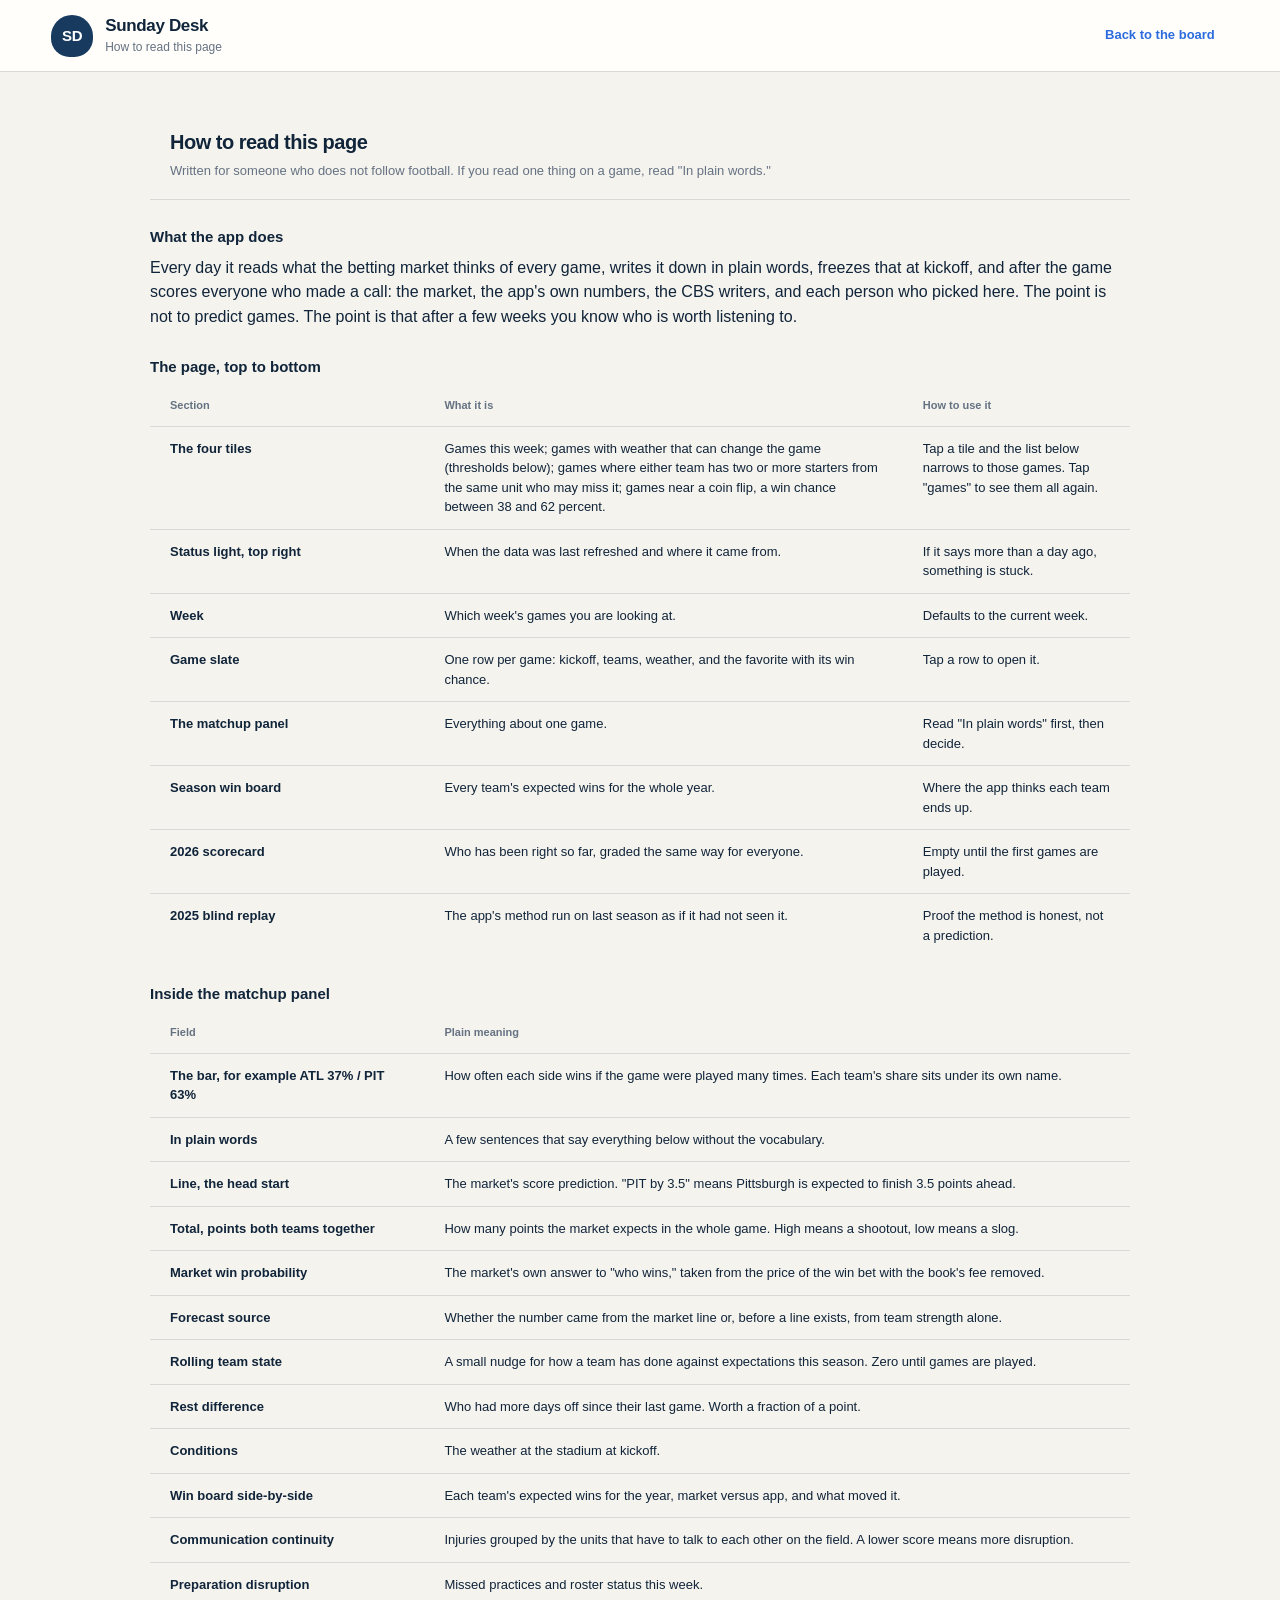
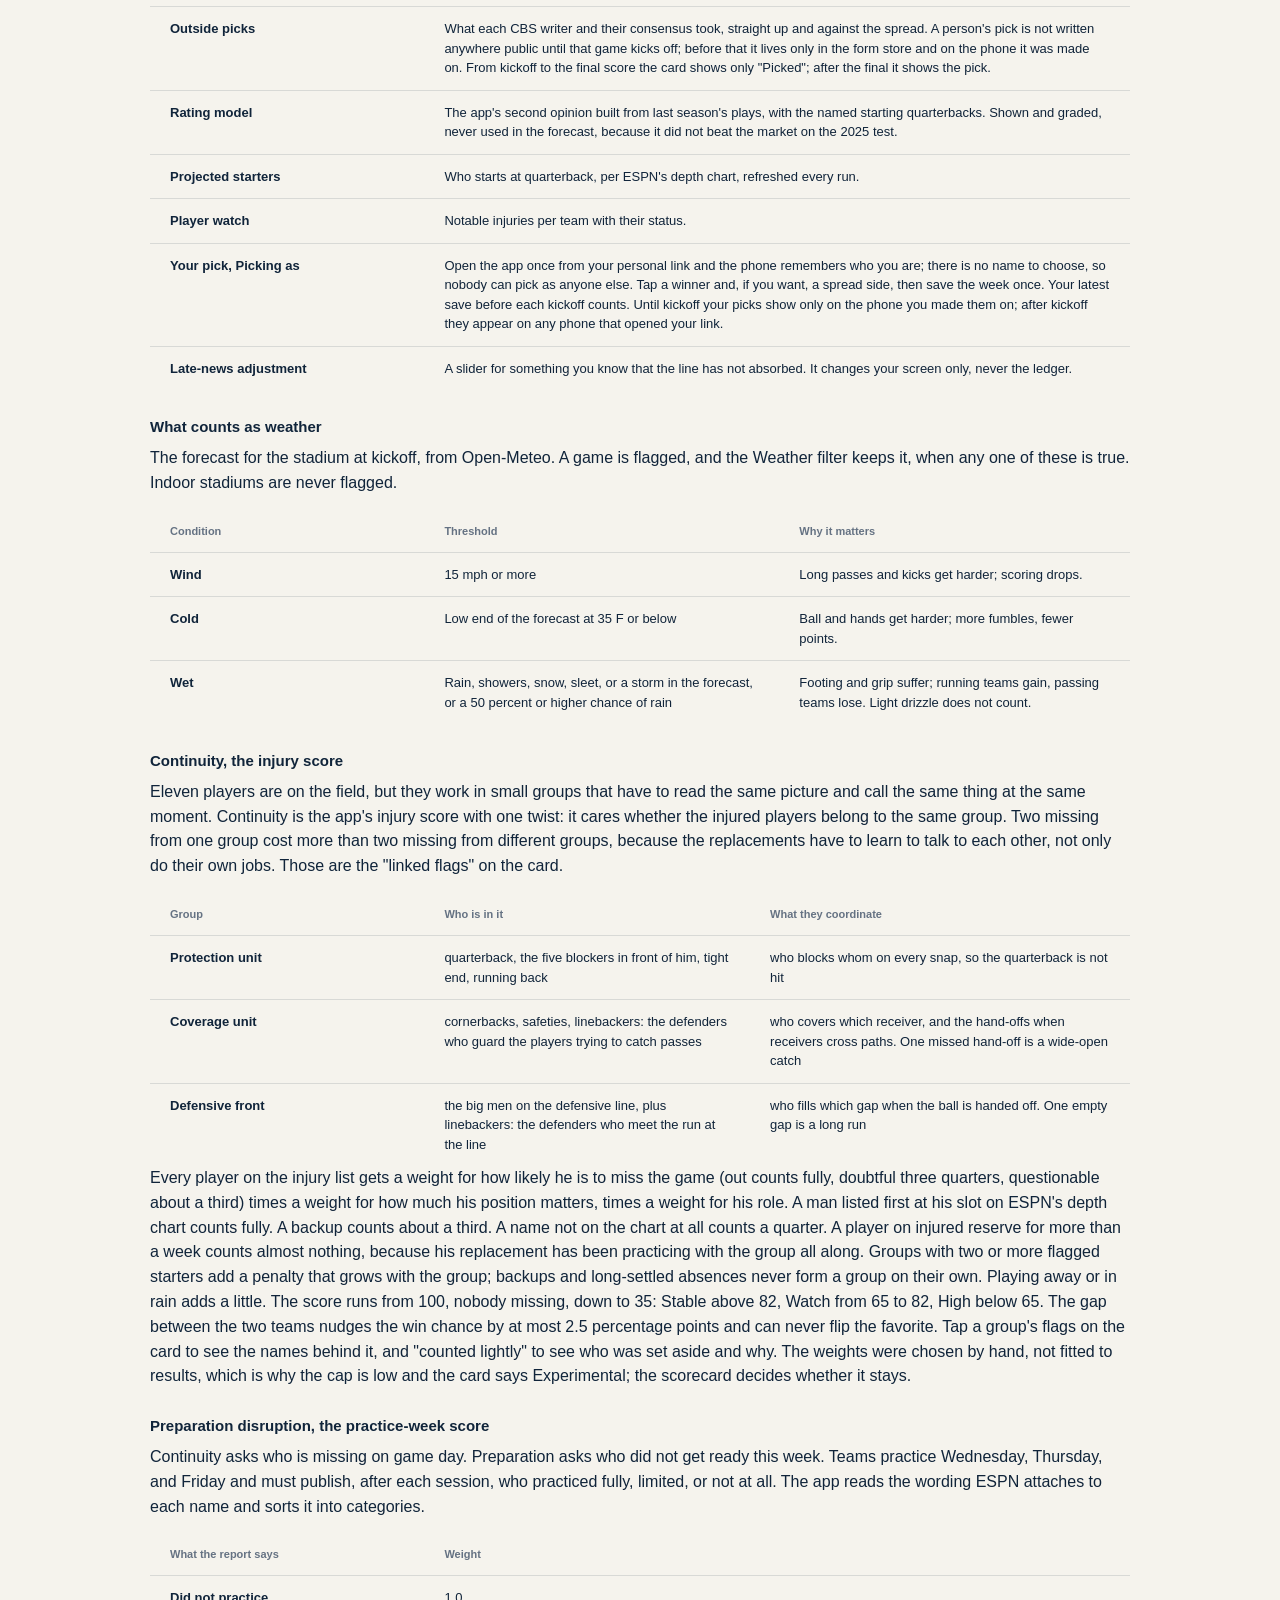
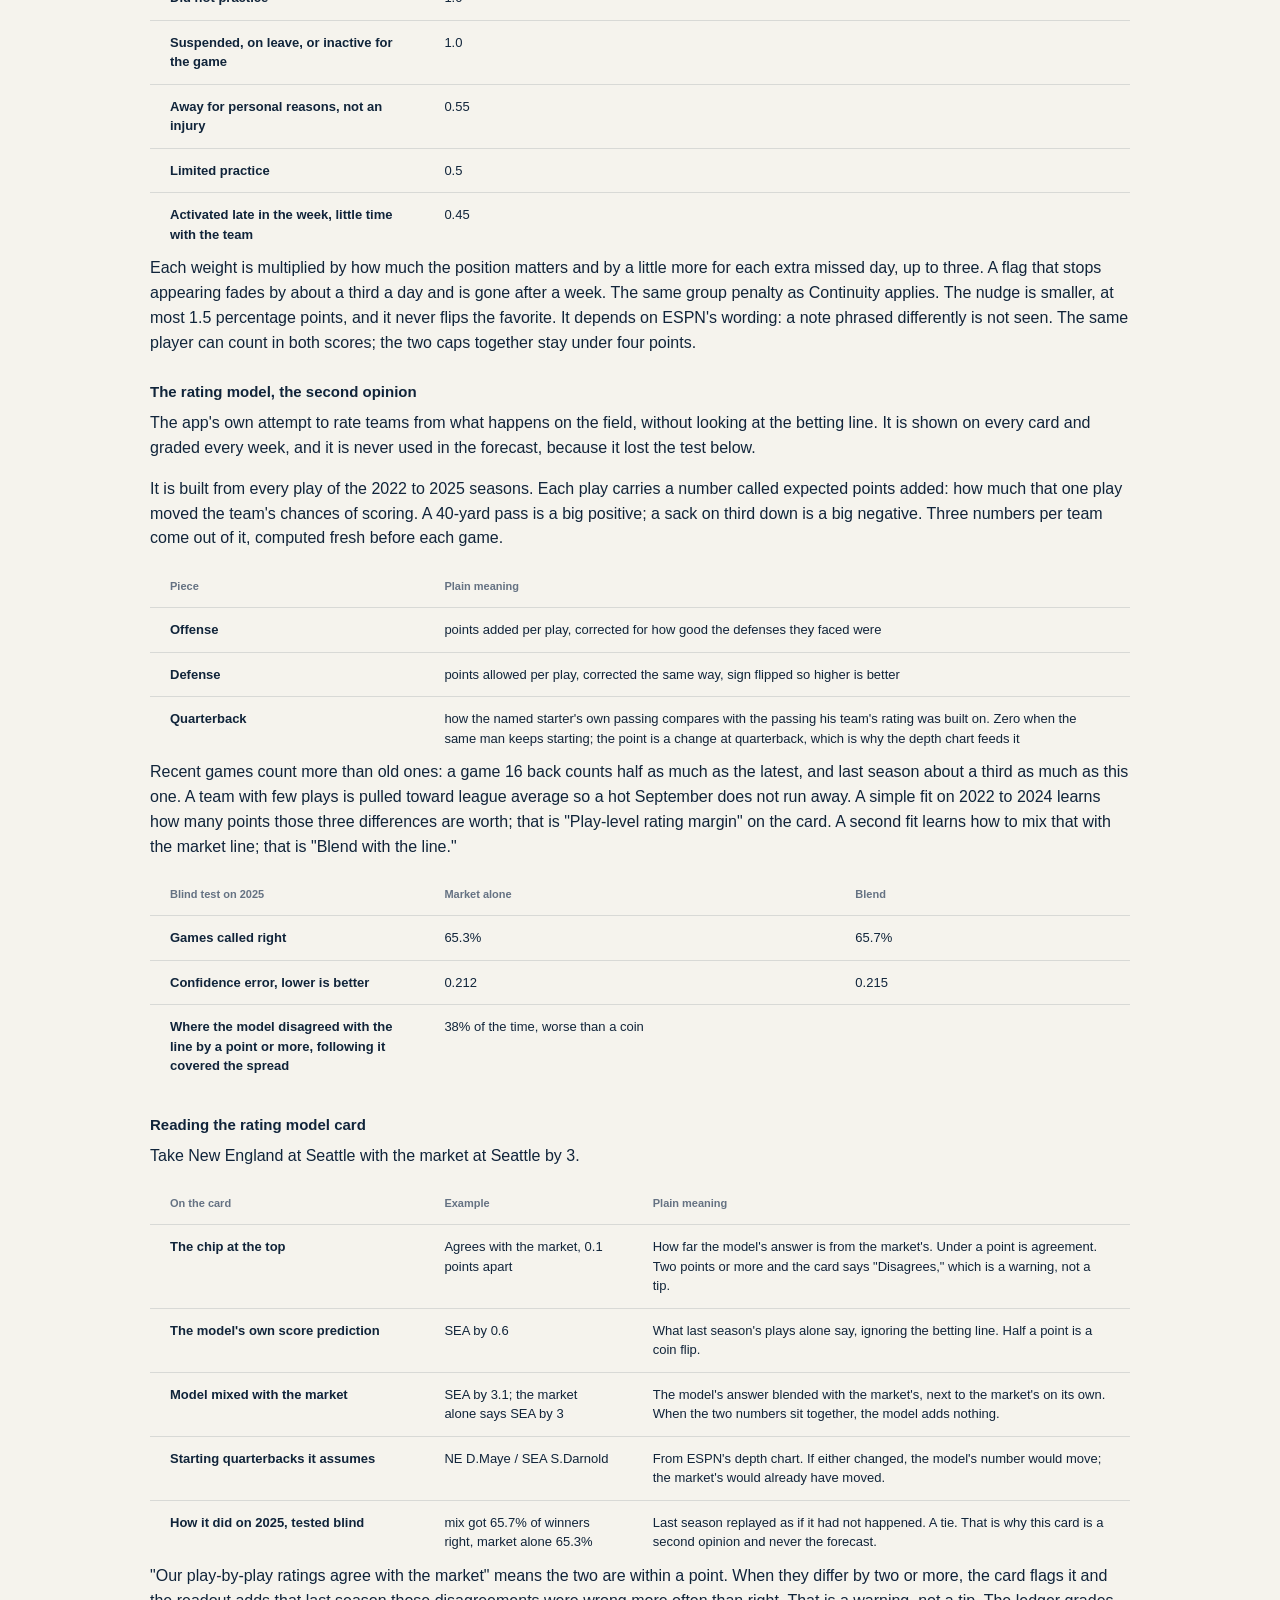
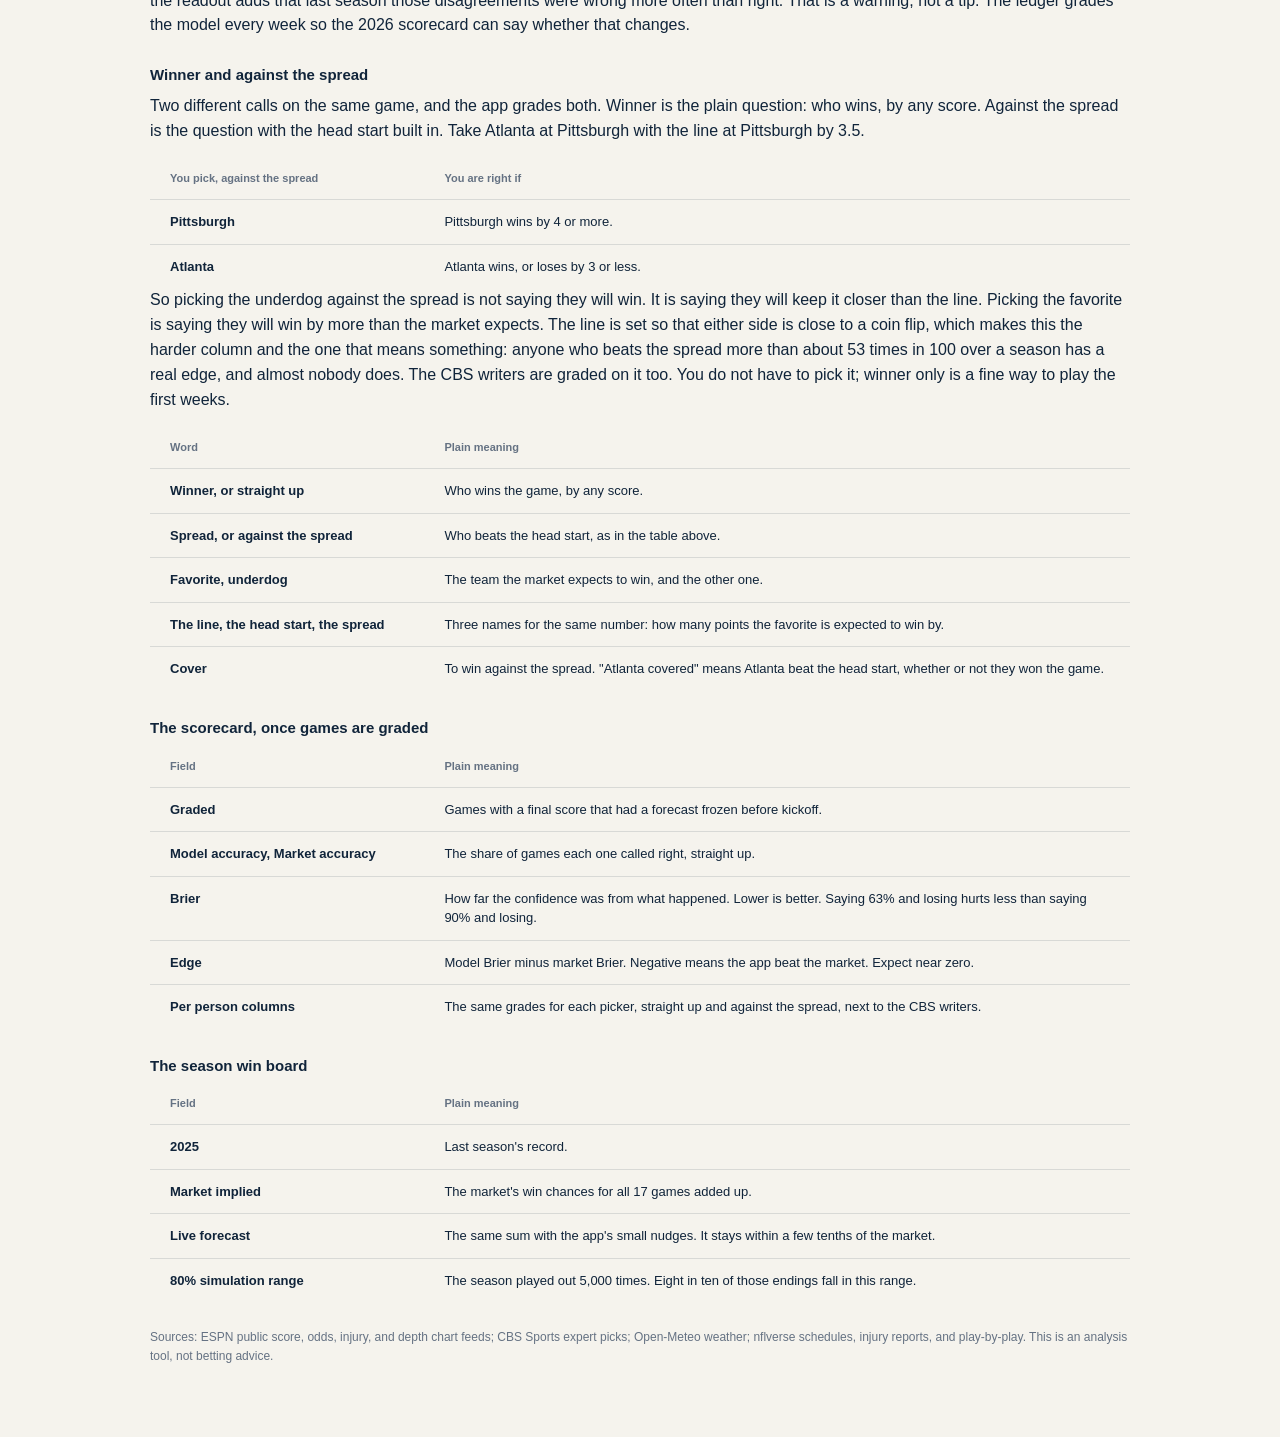
==== commit eece0c67: "Rating model card in plain words, and a guide table that reads it line by line" ====
--- a/guide.html
+++ b/guide.html
@@ -134,6 +134,18 @@
           <tr><td>Where the model disagreed with the line by a point or more, following it covered the spread</td><td colspan="2">38% of the time, worse than a coin</td></tr>
         </tbody>
       </table></div>
+      <h3 id="guide-rating-card">Reading the rating model card</h3>
+      <p>Take New England at Seattle with the market at Seattle by 3.</p>
+      <div class="table-wrap"><table class="guide-table">
+        <thead><tr><th scope="col">On the card</th><th scope="col">Example</th><th scope="col">Plain meaning</th></tr></thead>
+        <tbody>
+          <tr><td>The chip at the top</td><td>Agrees with the market, 0.1 points apart</td><td>How far the model's answer is from the market's. Under a point is agreement. Two points or more and the card says "Disagrees," which is a warning, not a tip.</td></tr>
+          <tr><td>The model's own score prediction</td><td>SEA by 0.6</td><td>What last season's plays alone say, ignoring the betting line. Half a point is a coin flip.</td></tr>
+          <tr><td>Model mixed with the market</td><td>SEA by 3.1; the market alone says SEA by 3</td><td>The model's answer blended with the market's, next to the market's on its own. When the two numbers sit together, the model adds nothing.</td></tr>
+          <tr><td>Starting quarterbacks it assumes</td><td>NE D.Maye / SEA S.Darnold</td><td>From ESPN's depth chart. If either changed, the model's number would move; the market's would already have moved.</td></tr>
+          <tr><td>How it did on 2025, tested blind</td><td>mix got 65.7% of winners right, market alone 65.3%</td><td>Last season replayed as if it had not happened. A tie. That is why this card is a second opinion and never the forecast.</td></tr>
+        </tbody>
+      </table></div>
       <p>"Our play-by-play ratings agree with the market" means the two are within a point. When they differ by two or more, the card flags it and the readout adds that last season those disagreements were wrong more often than right. That is a warning, not a tip. The ledger grades the model every week so the 2026 scorecard can say whether that changes.</p>
 
       <h3 id="guide-words">Winner and against the spread</h3>
--- a/styles.css
+++ b/styles.css
@@ -510,3 +510,6 @@
 }
 
 .evidence-card.is-hidden-pick strong { color: var(--muted); font-weight: 600; }
+
+.identity-row input { flex: 1 1 120px; min-width: 0; padding: 8px 10px; border: 1px solid var(--line); border-radius: 8px; font: inherit; font-size: 14px; }
+.link-button { appearance: none; border: 0; background: none; padding: 0; font: inherit; color: var(--blue); text-decoration: underline; cursor: pointer; }
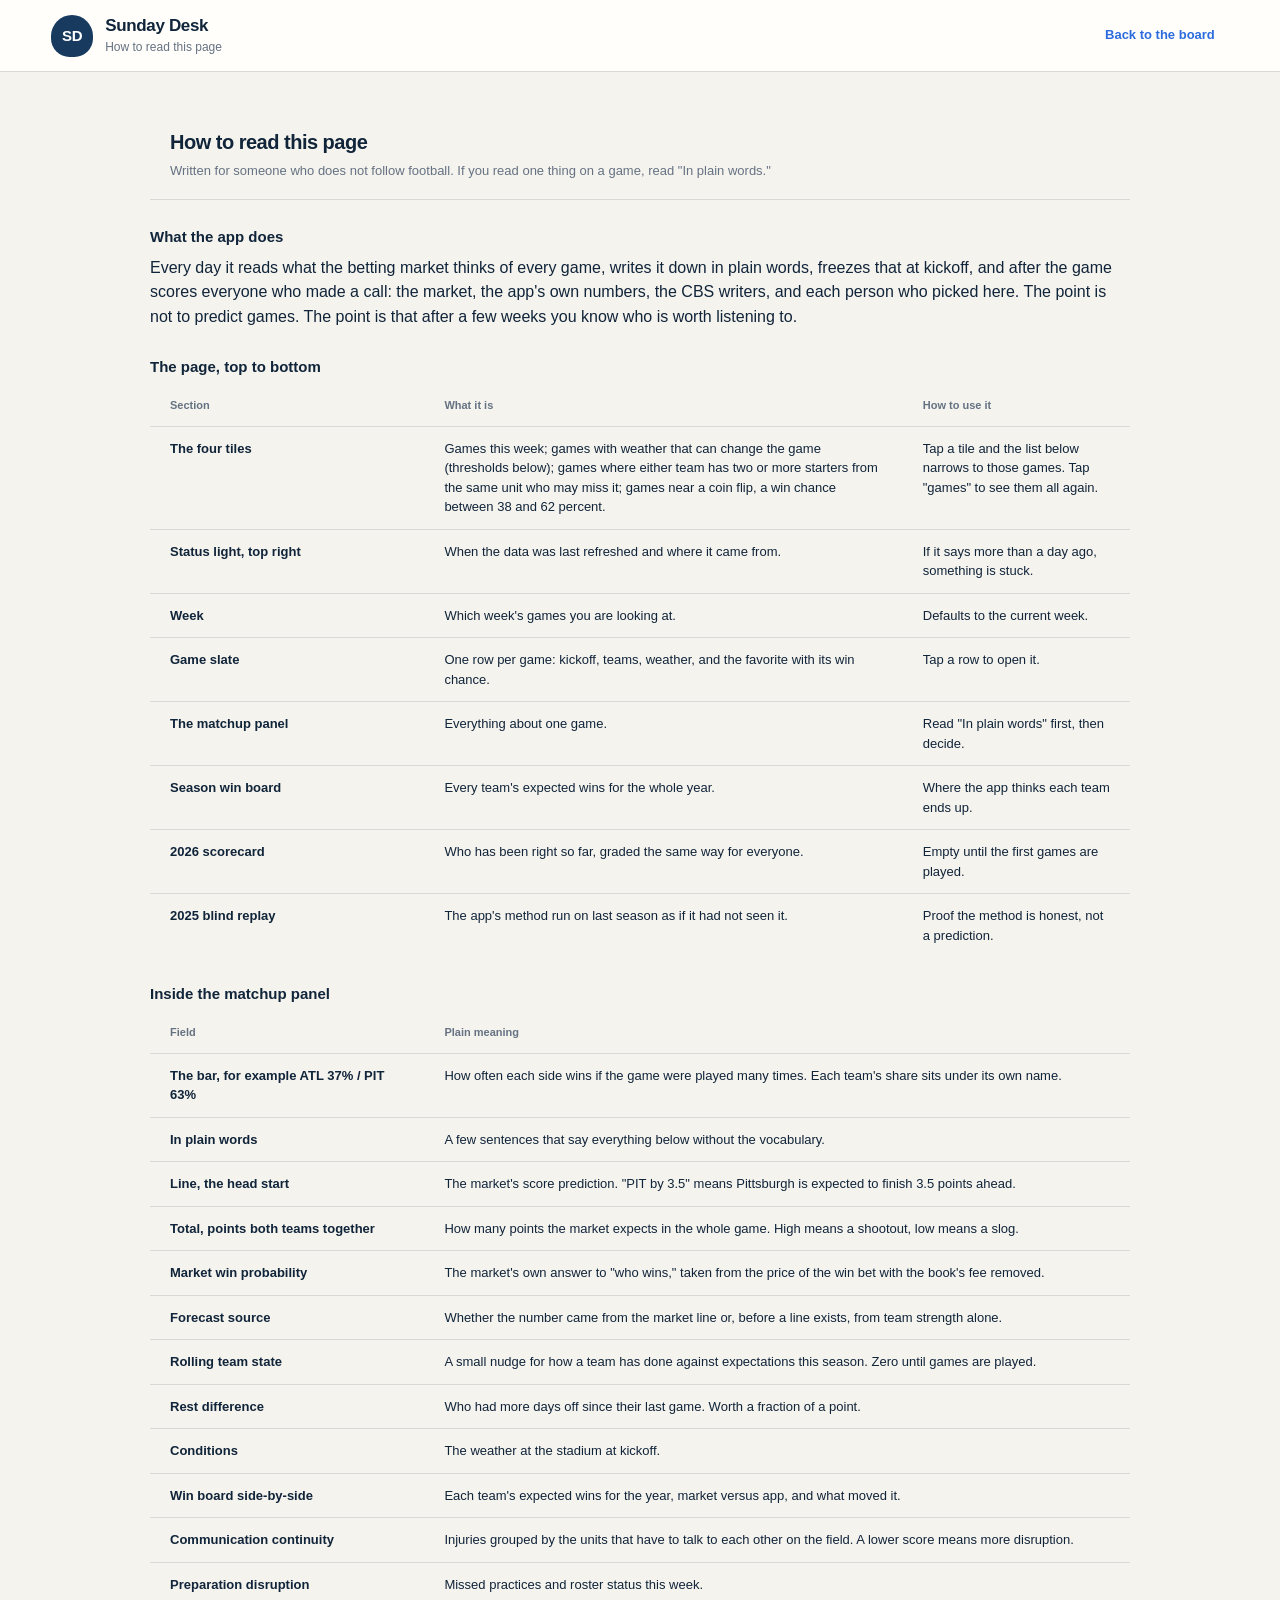
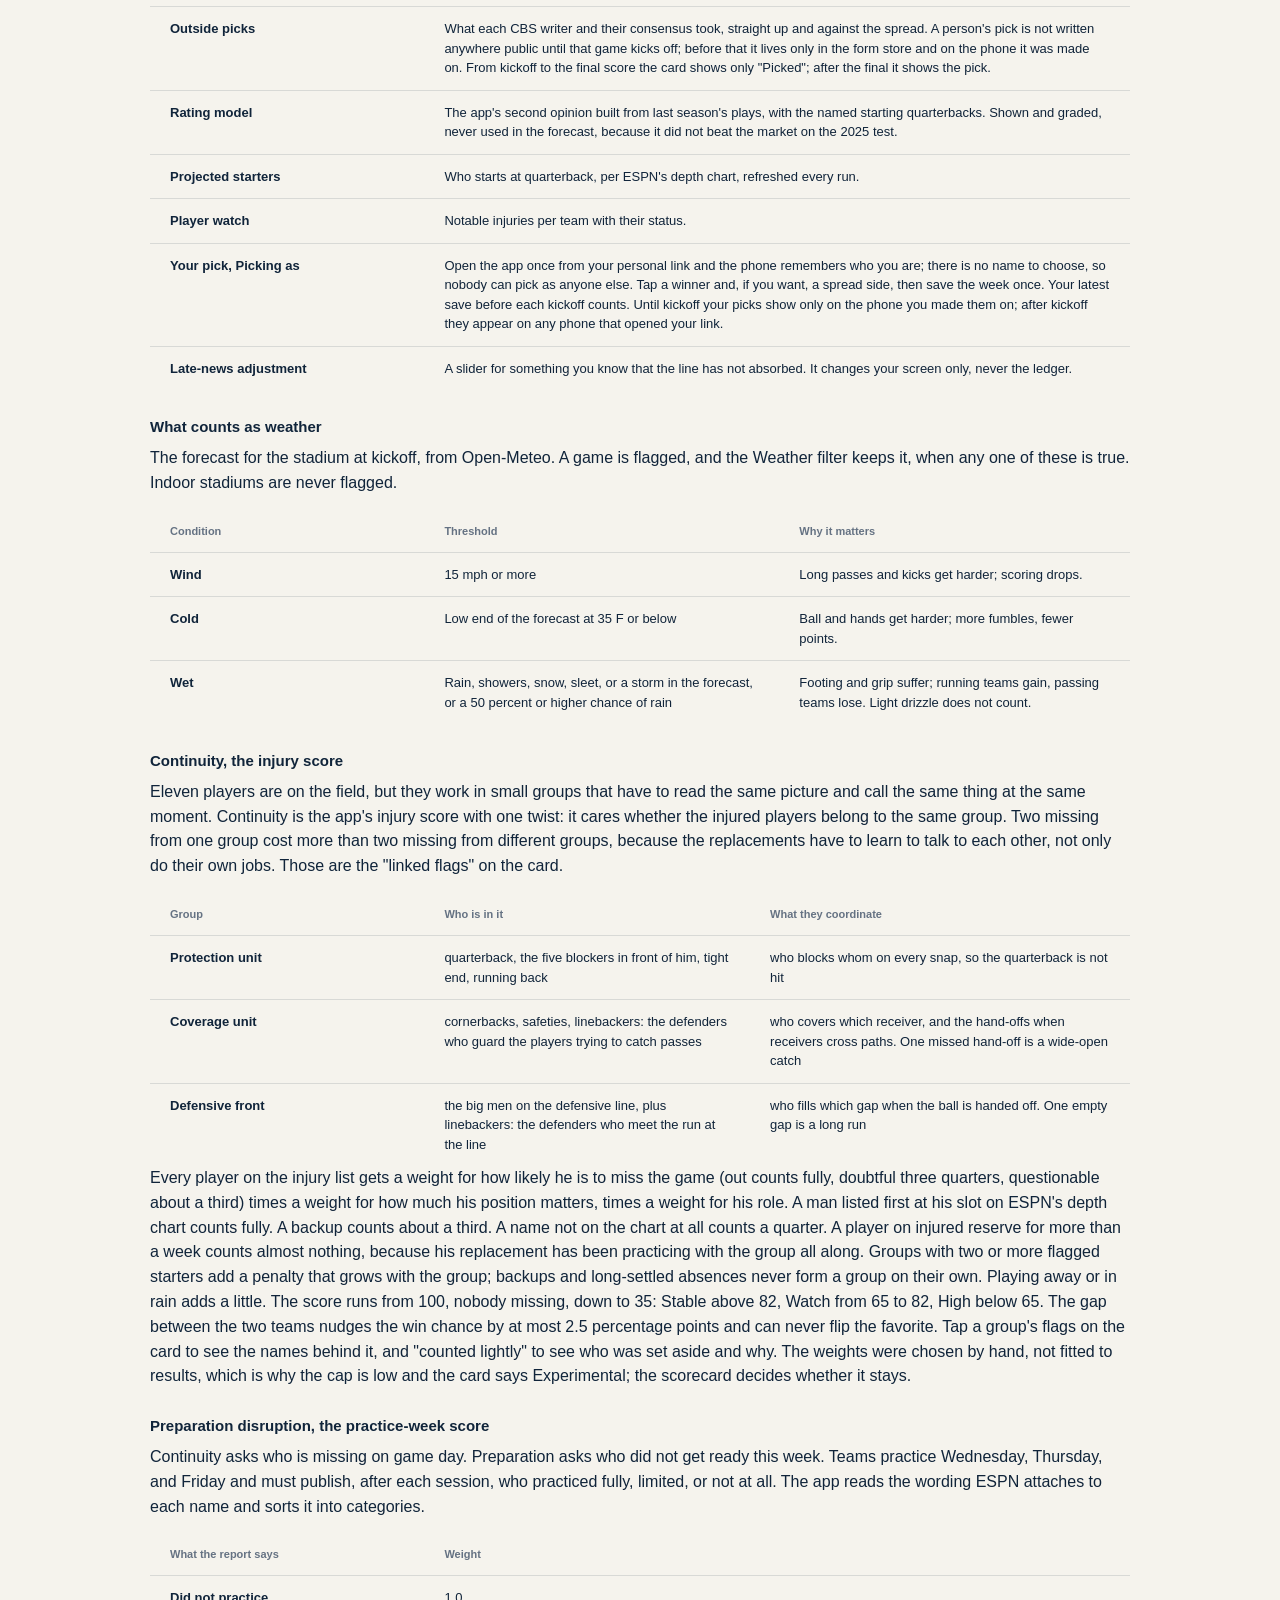
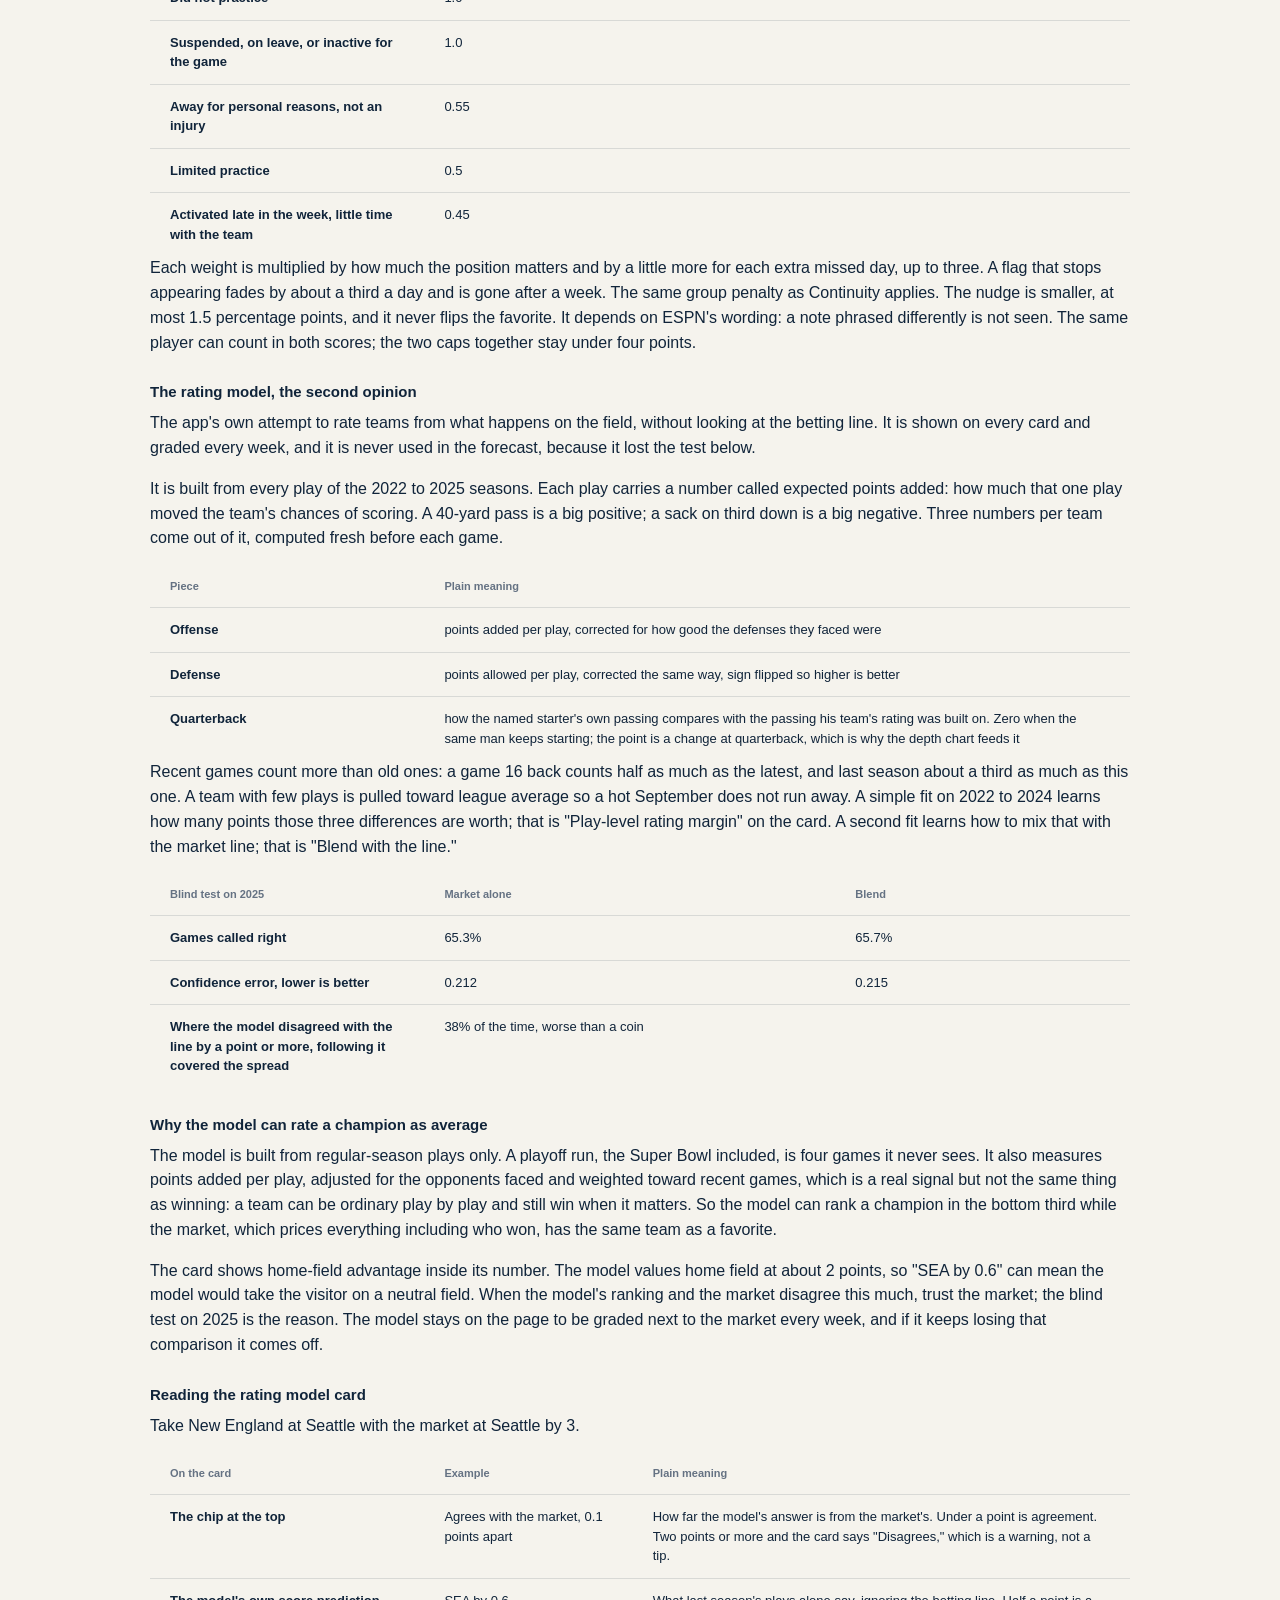
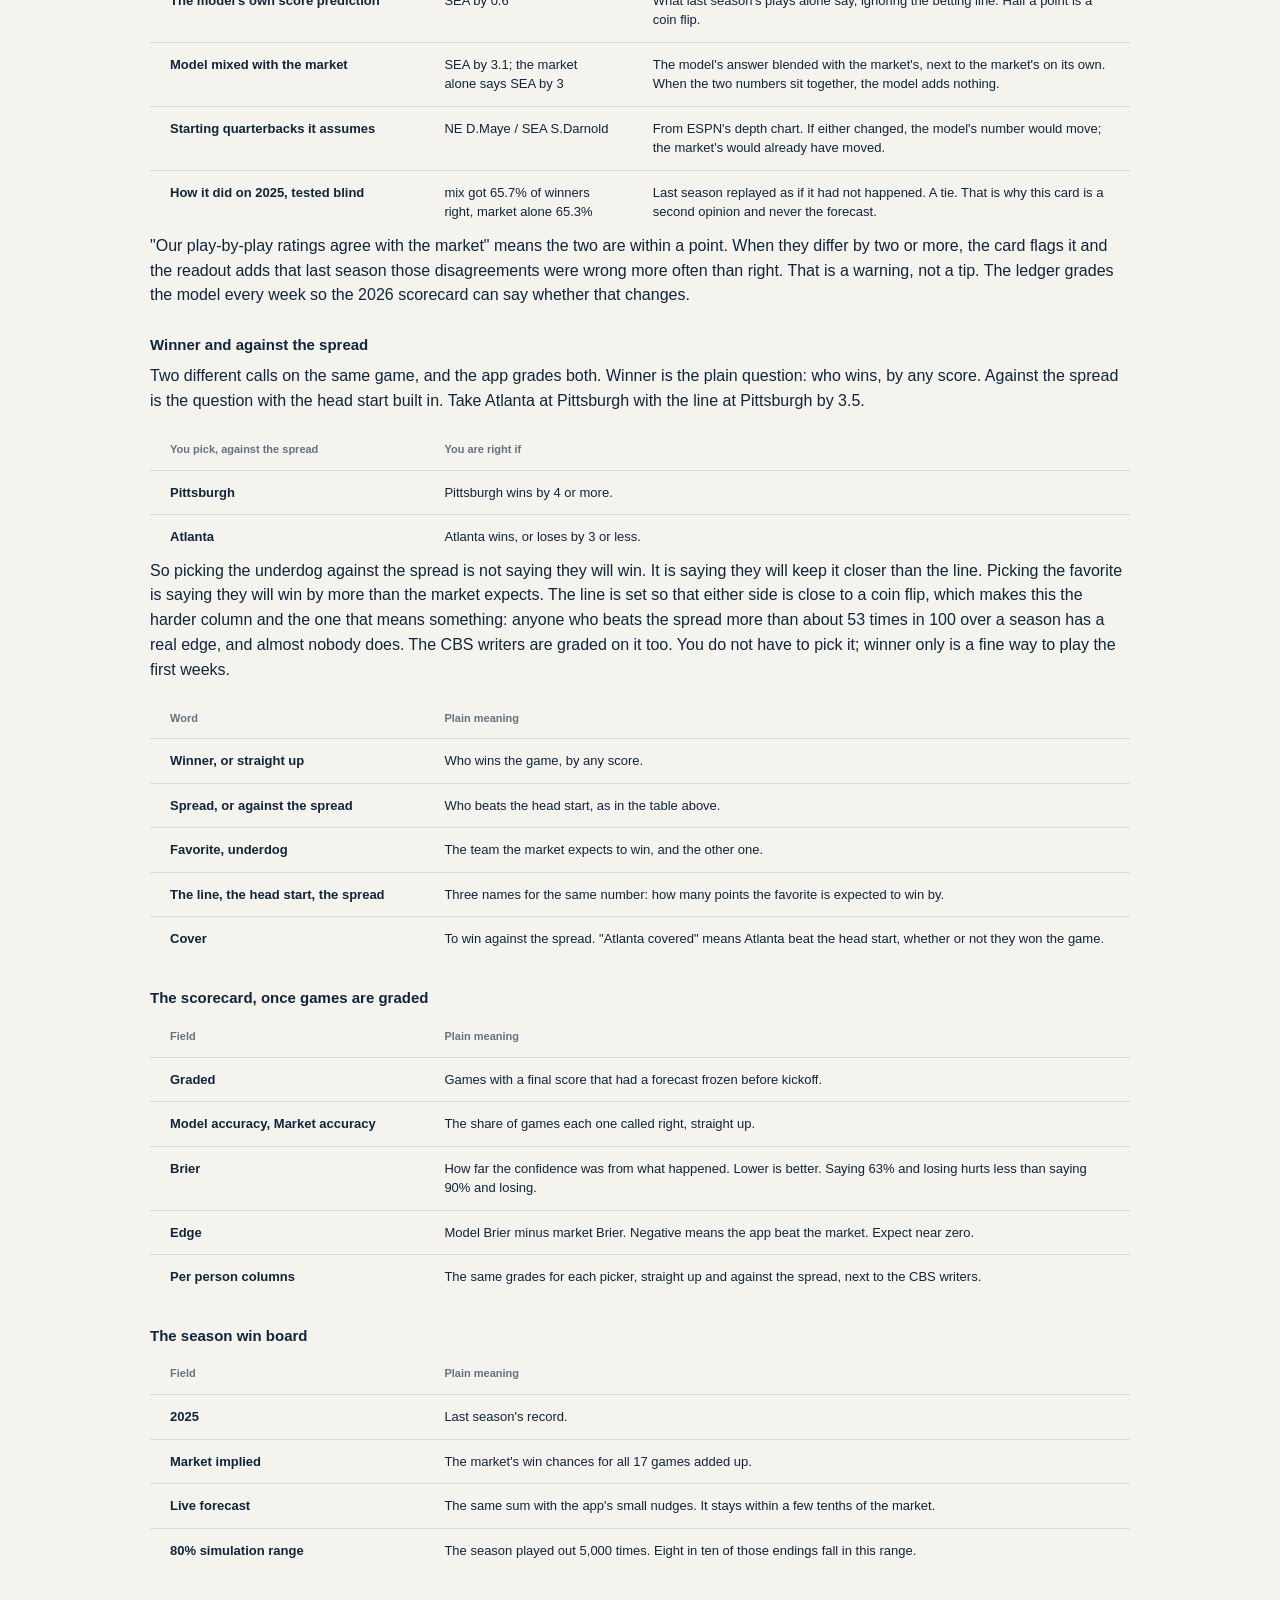
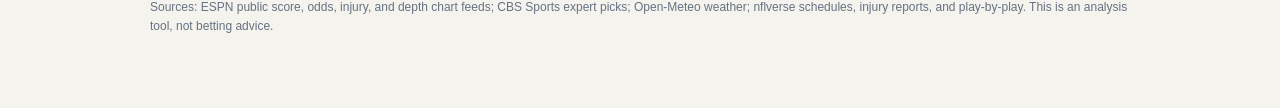
==== commit 18f41a0a: "Guide: why the model can rate a champion as average" ====
--- a/guide.html
+++ b/guide.html
@@ -134,6 +134,10 @@
           <tr><td>Where the model disagreed with the line by a point or more, following it covered the spread</td><td colspan="2">38% of the time, worse than a coin</td></tr>
         </tbody>
       </table></div>
+      <h3 id="guide-rating-limits">Why the model can rate a champion as average</h3>
+      <p>The model is built from regular-season plays only. A playoff run, the Super Bowl included, is four games it never sees. It also measures points added per play, adjusted for the opponents faced and weighted toward recent games, which is a real signal but not the same thing as winning: a team can be ordinary play by play and still win when it matters. So the model can rank a champion in the bottom third while the market, which prices everything including who won, has the same team as a favorite.</p>
+      <p>The card shows home-field advantage inside its number. The model values home field at about 2 points, so "SEA by 0.6" can mean the model would take the visitor on a neutral field. When the model's ranking and the market disagree this much, trust the market; the blind test on 2025 is the reason. The model stays on the page to be graded next to the market every week, and if it keeps losing that comparison it comes off.</p>
+
       <h3 id="guide-rating-card">Reading the rating model card</h3>
       <p>Take New England at Seattle with the market at Seattle by 3.</p>
       <div class="table-wrap"><table class="guide-table">
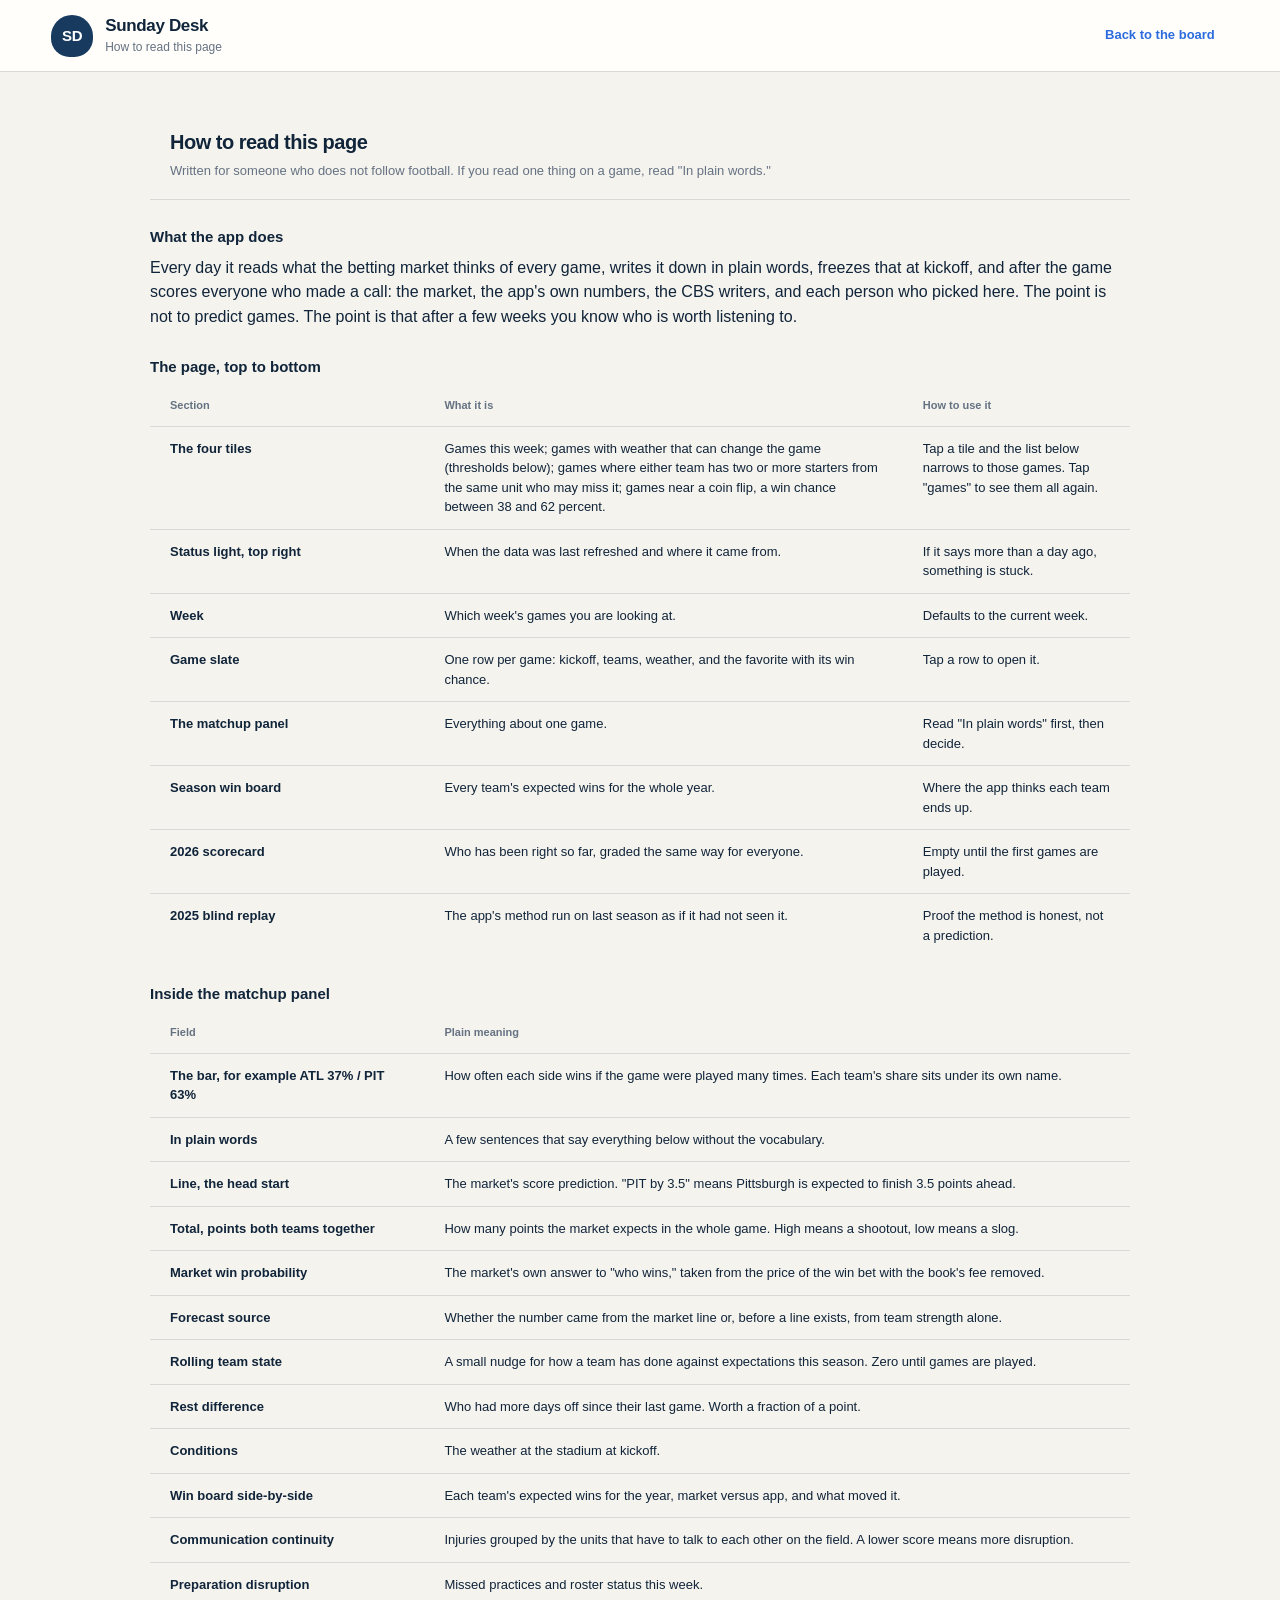
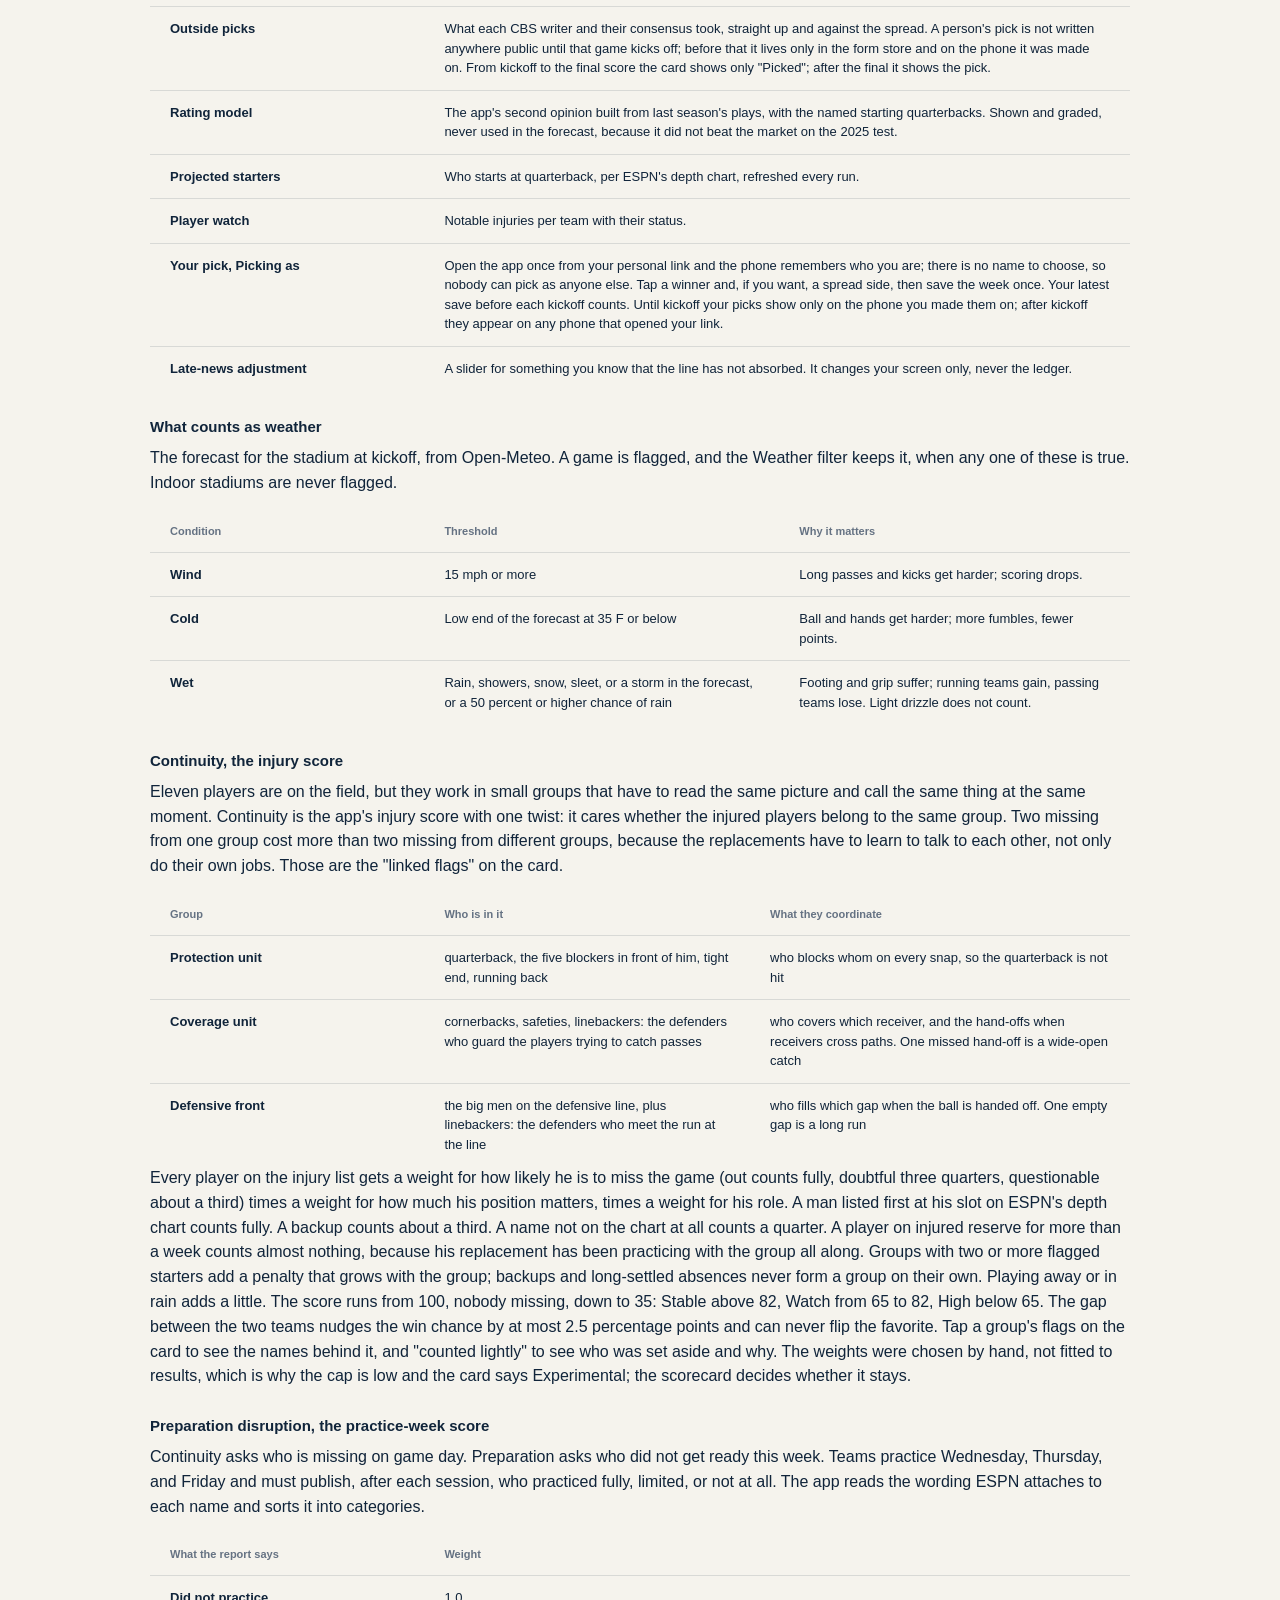
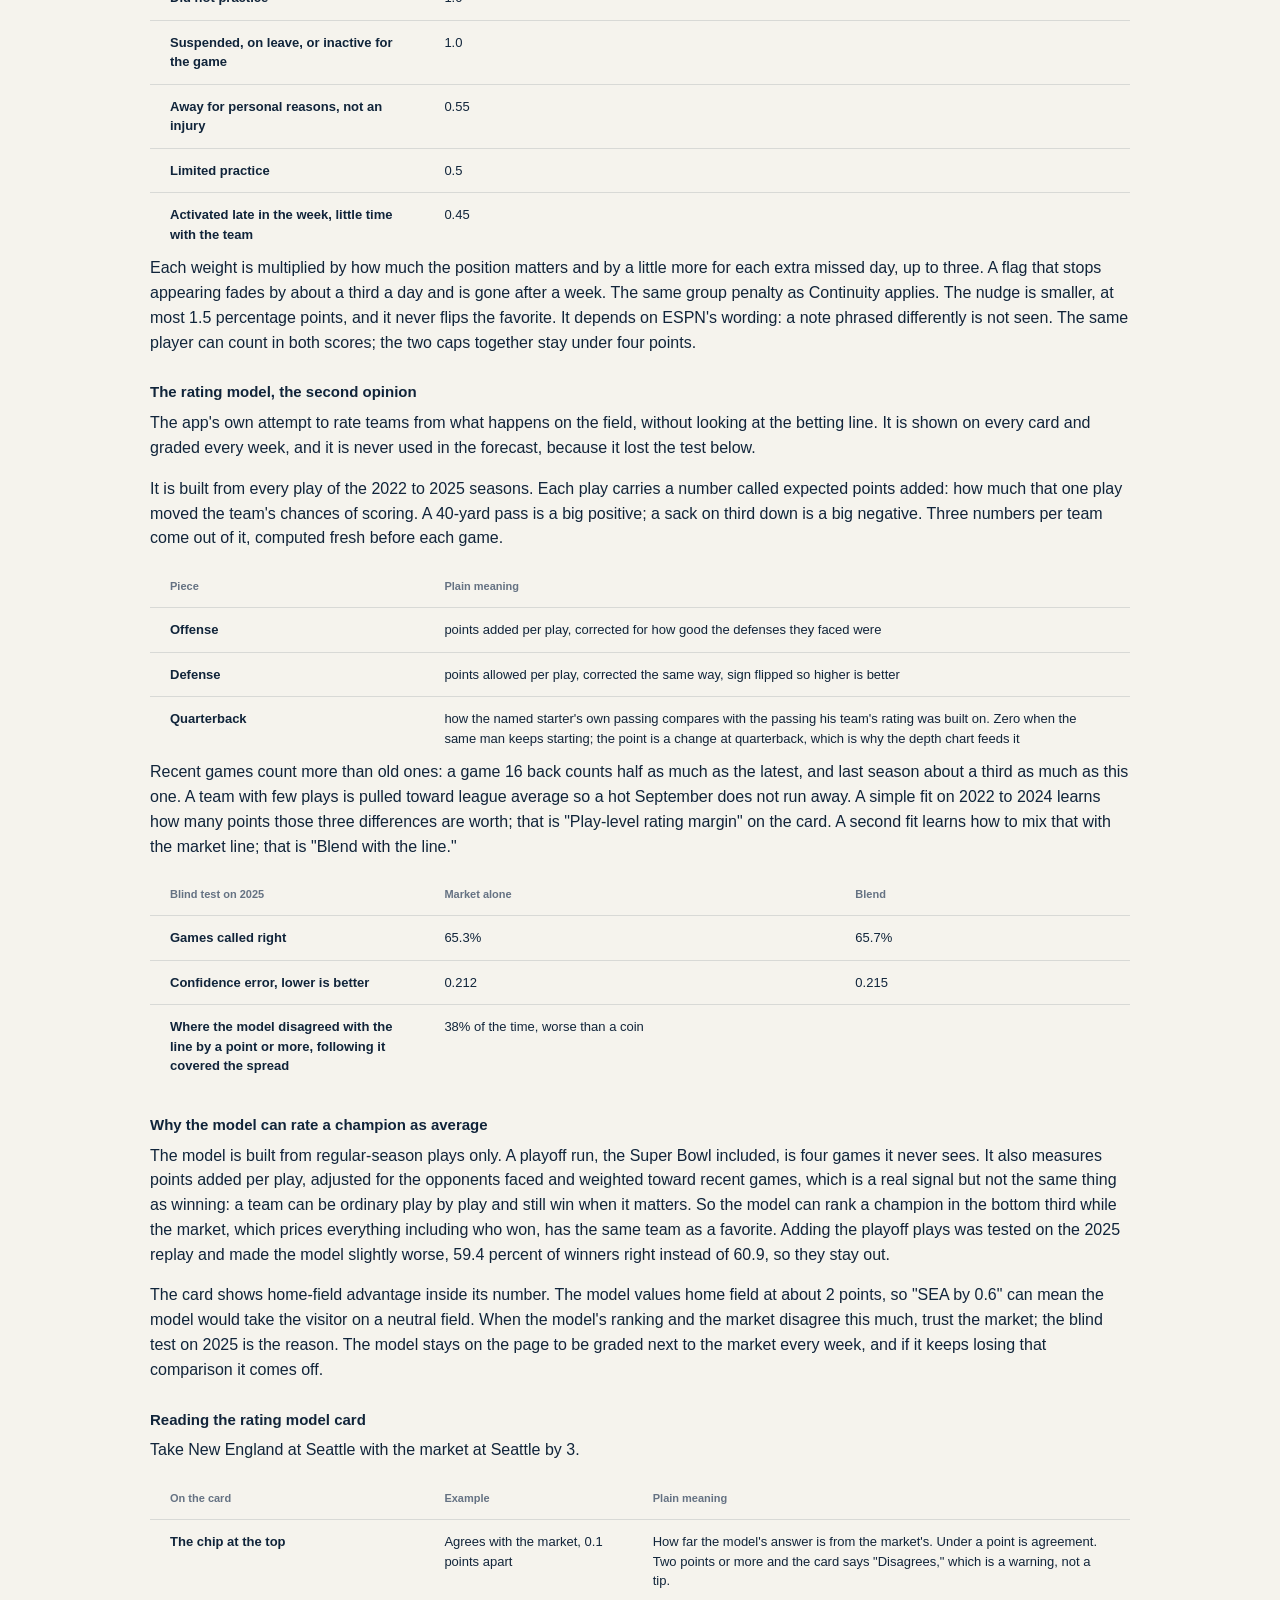
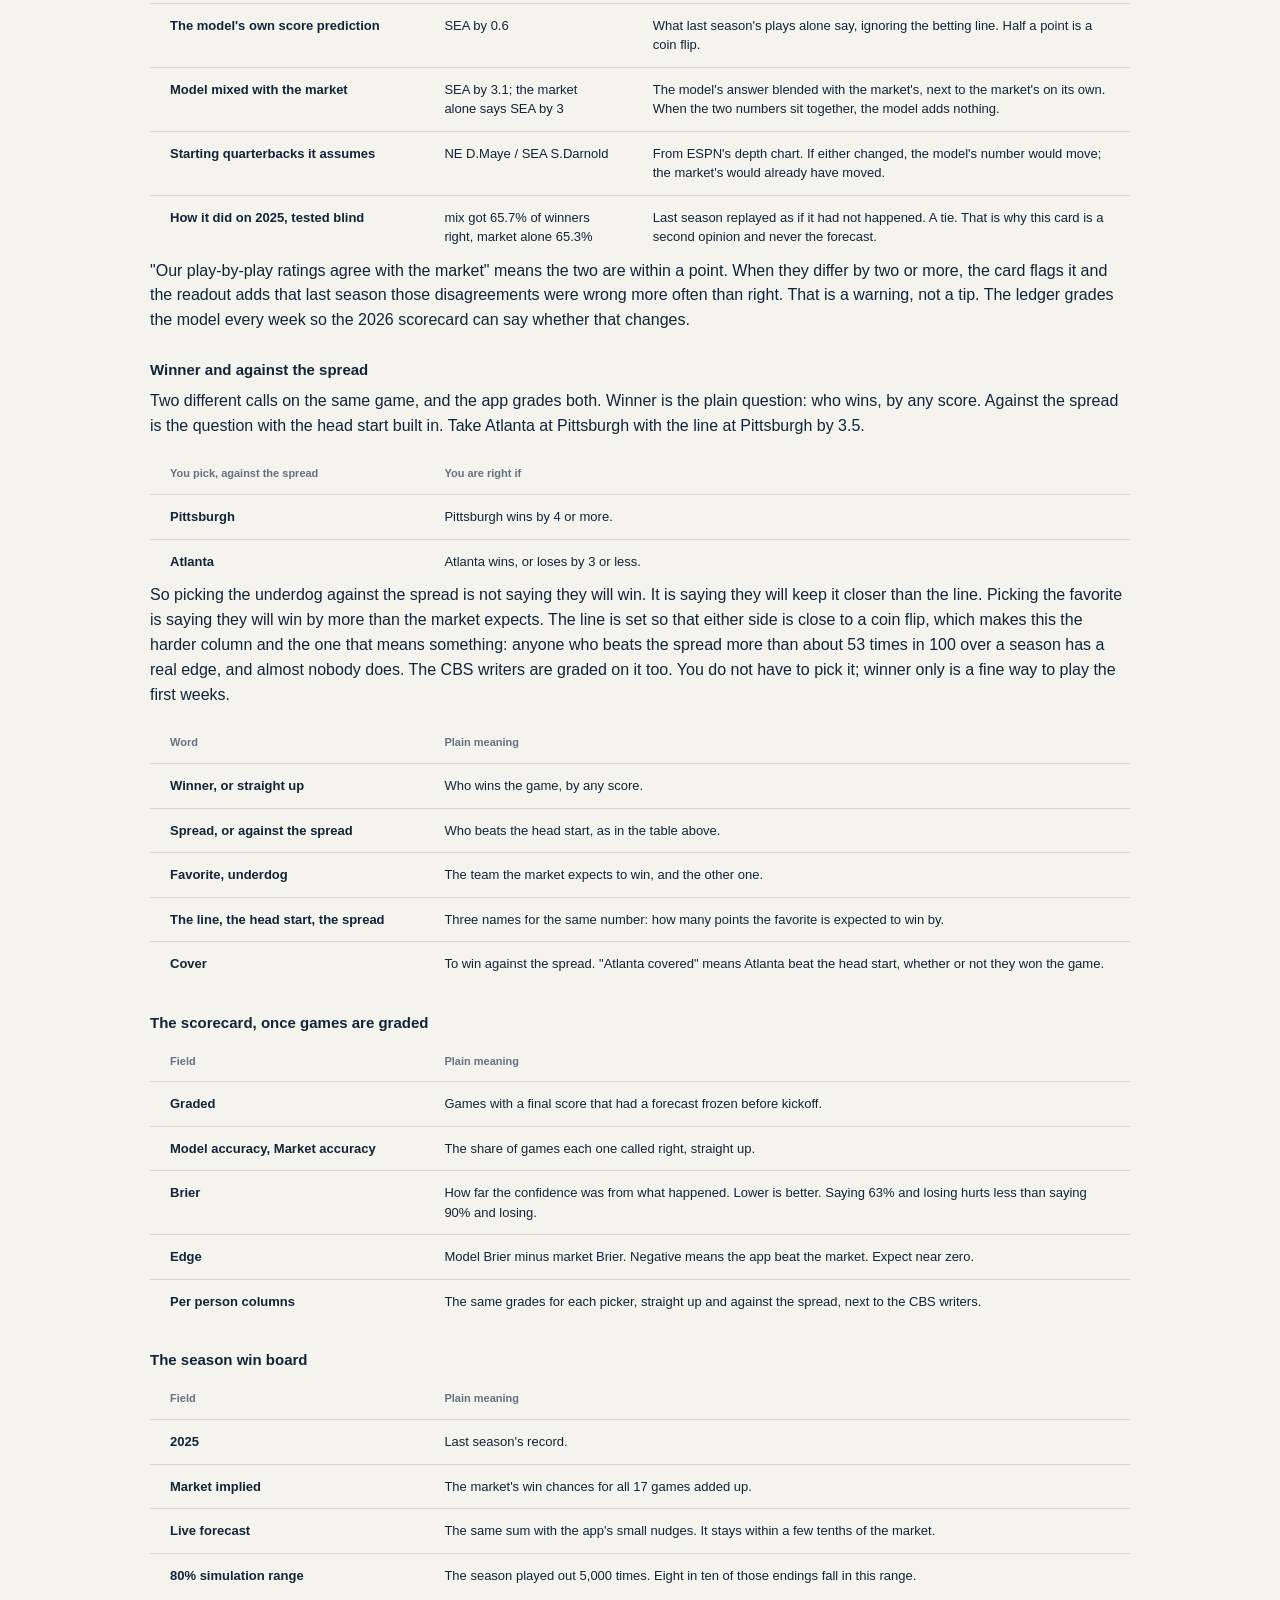
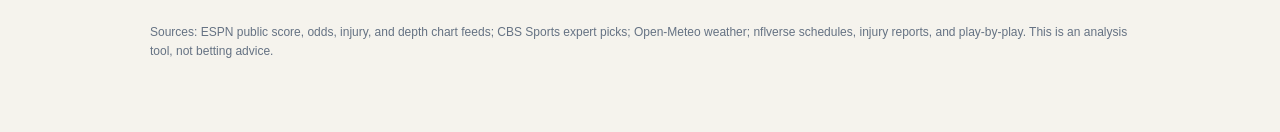
==== commit 9d7c90b5: "Playoff plays tested and left out: they made the 2025 replay slightly worse" ====
--- a/guide.html
+++ b/guide.html
@@ -135,7 +135,7 @@
         </tbody>
       </table></div>
       <h3 id="guide-rating-limits">Why the model can rate a champion as average</h3>
-      <p>The model is built from regular-season plays only. A playoff run, the Super Bowl included, is four games it never sees. It also measures points added per play, adjusted for the opponents faced and weighted toward recent games, which is a real signal but not the same thing as winning: a team can be ordinary play by play and still win when it matters. So the model can rank a champion in the bottom third while the market, which prices everything including who won, has the same team as a favorite.</p>
+      <p>The model is built from regular-season plays only. A playoff run, the Super Bowl included, is four games it never sees. It also measures points added per play, adjusted for the opponents faced and weighted toward recent games, which is a real signal but not the same thing as winning: a team can be ordinary play by play and still win when it matters. So the model can rank a champion in the bottom third while the market, which prices everything including who won, has the same team as a favorite. Adding the playoff plays was tested on the 2025 replay and made the model slightly worse, 59.4 percent of winners right instead of 60.9, so they stay out.</p>
       <p>The card shows home-field advantage inside its number. The model values home field at about 2 points, so "SEA by 0.6" can mean the model would take the visitor on a neutral field. When the model's ranking and the market disagree this much, trust the market; the blind test on 2025 is the reason. The model stays on the page to be graded next to the market every week, and if it keeps losing that comparison it comes off.</p>
 
       <h3 id="guide-rating-card">Reading the rating model card</h3>
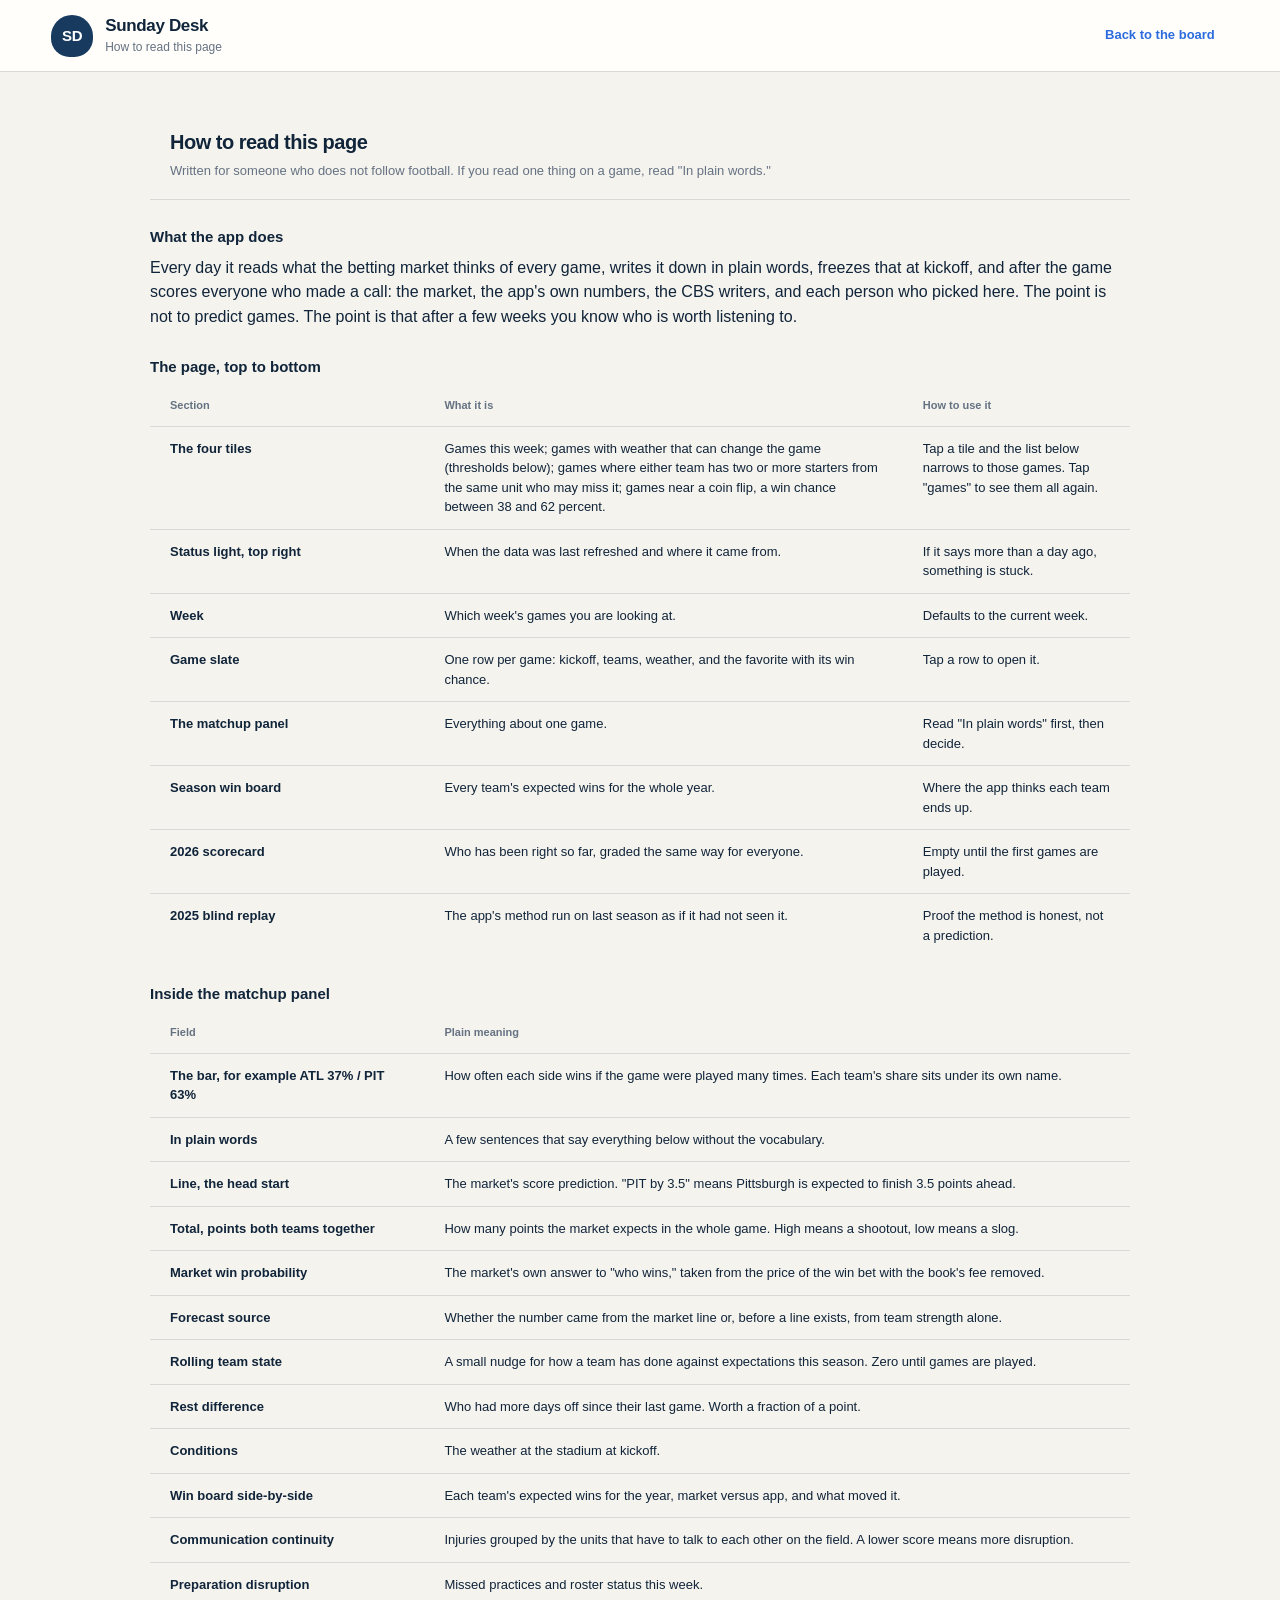
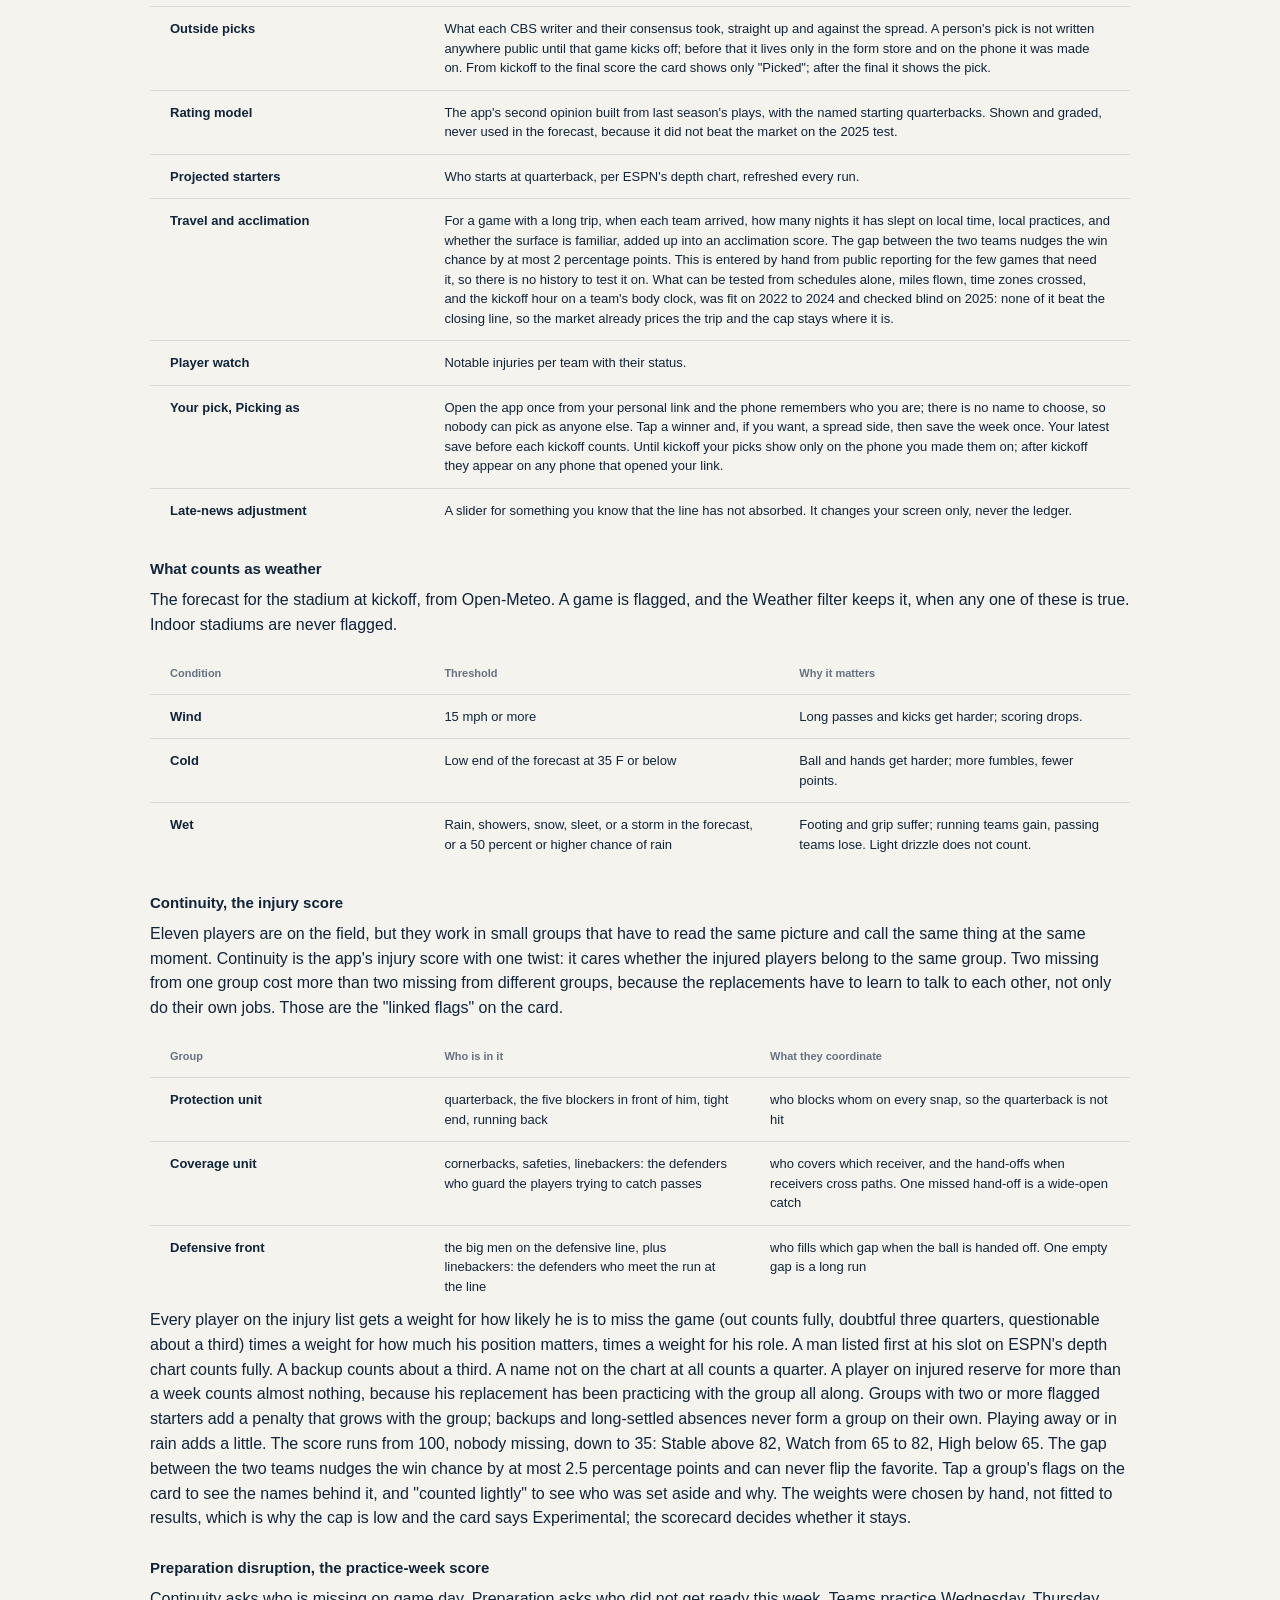
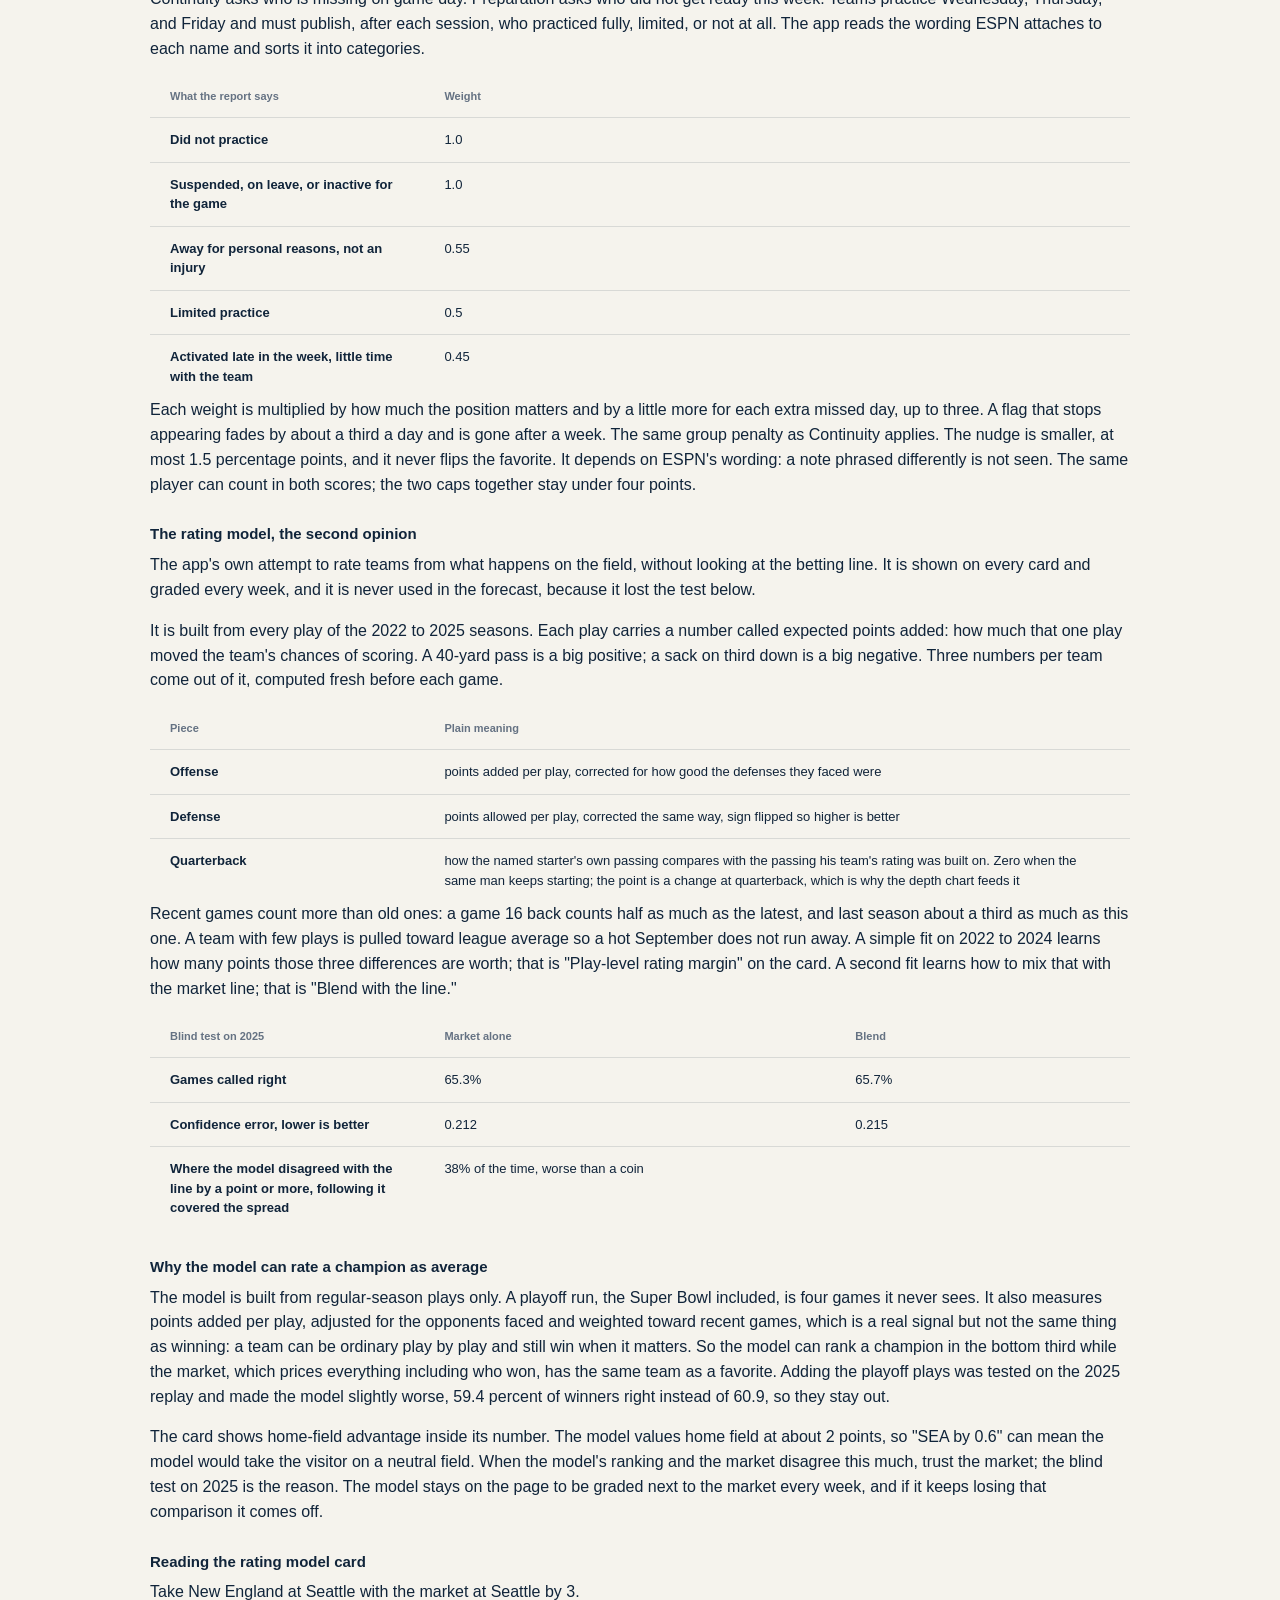
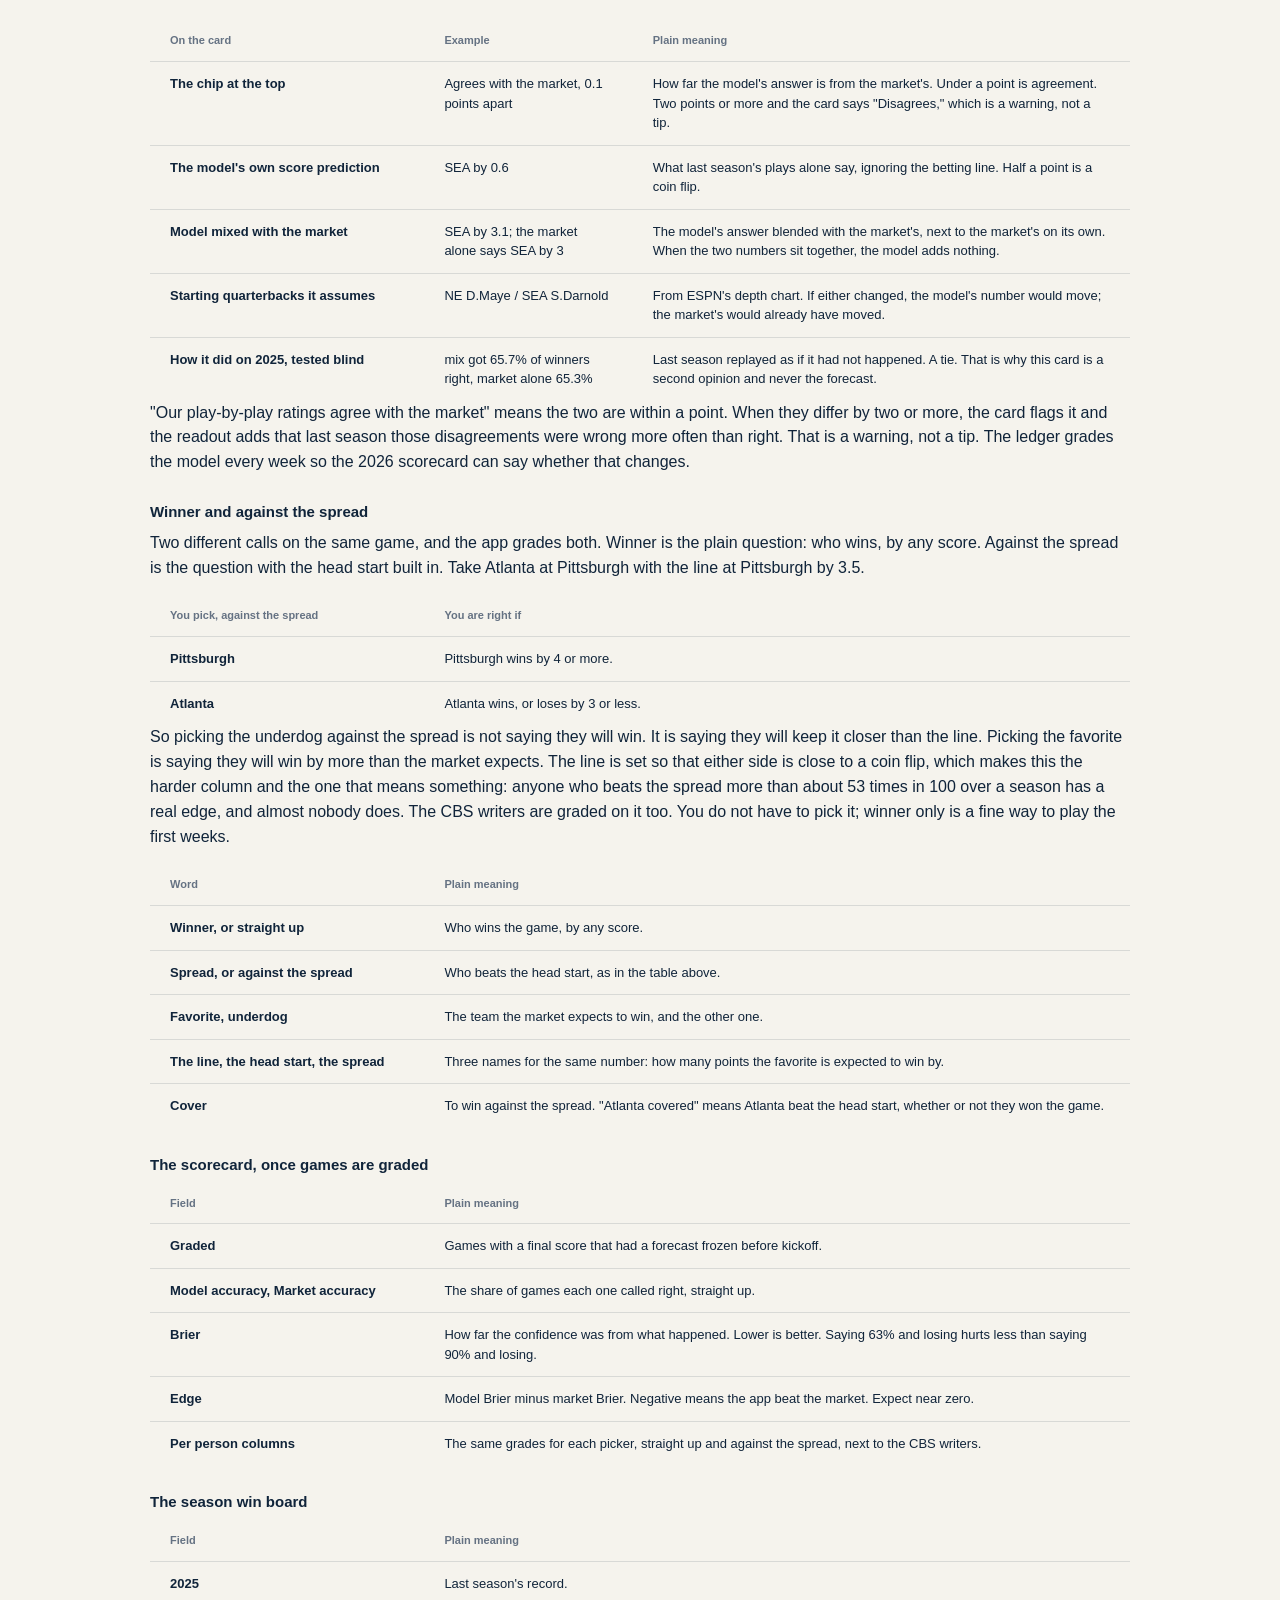
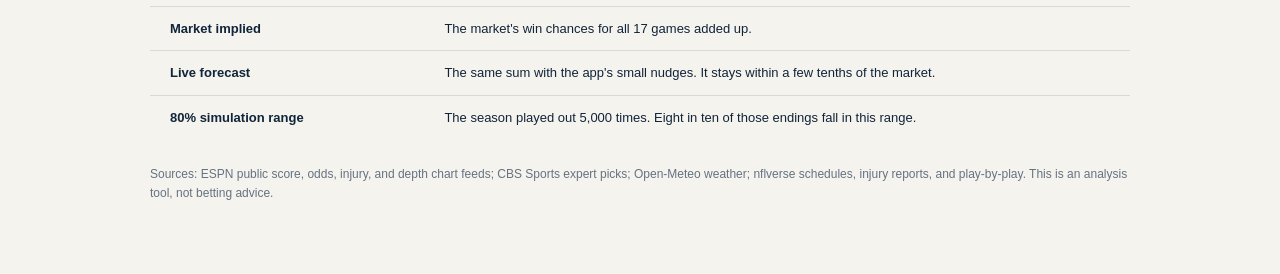
==== commit 18254fd2: "Travel tested blind from schedules alone: nothing beats the closing line; guide says so" ====
--- a/guide.html
+++ b/guide.html
@@ -71,6 +71,7 @@
           <tr><td>Outside picks</td><td>What each CBS writer and their consensus took, straight up and against the spread. A person&#39;s pick is not written anywhere public until that game kicks off; before that it lives only in the form store and on the phone it was made on. From kickoff to the final score the card shows only "Picked"; after the final it shows the pick.</td></tr>
           <tr><td>Rating model</td><td>The app's second opinion built from last season's plays, with the named starting quarterbacks. Shown and graded, never used in the forecast, because it did not beat the market on the 2025 test.</td></tr>
           <tr><td>Projected starters</td><td>Who starts at quarterback, per ESPN's depth chart, refreshed every run.</td></tr>
+          <tr><td>Travel and acclimation</td><td>For a game with a long trip, when each team arrived, how many nights it has slept on local time, local practices, and whether the surface is familiar, added up into an acclimation score. The gap between the two teams nudges the win chance by at most 2 percentage points. This is entered by hand from public reporting for the few games that need it, so there is no history to test it on. What can be tested from schedules alone, miles flown, time zones crossed, and the kickoff hour on a team's body clock, was fit on 2022 to 2024 and checked blind on 2025: none of it beat the closing line, so the market already prices the trip and the cap stays where it is.</td></tr>
           <tr><td>Player watch</td><td>Notable injuries per team with their status.</td></tr>
           <tr><td>Your pick, Picking as</td><td>Open the app once from your personal link and the phone remembers who you are; there is no name to choose, so nobody can pick as anyone else. Tap a winner and, if you want, a spread side, then save the week once. Your latest save before each kickoff counts. Until kickoff your picks show only on the phone you made them on; after kickoff they appear on any phone that opened your link.</td></tr>
           <tr><td>Late-news adjustment</td><td>A slider for something you know that the line has not absorbed. It changes your screen only, never the ledger.</td></tr>
--- a/styles.css
+++ b/styles.css
@@ -513,3 +513,12 @@
 
 .identity-row input { flex: 1 1 120px; min-width: 0; padding: 8px 10px; border: 1px solid var(--line); border-radius: 8px; font: inherit; font-size: 14px; }
 .link-button { appearance: none; border: 0; background: none; padding: 0; font: inherit; color: var(--blue); text-decoration: underline; cursor: pointer; }
+
+.who-wrap { padding: 0 22px 18px; }
+.who-table { width: 100%; border-collapse: collapse; font-size: 14px; }
+.who-table th, .who-table td { padding: 9px 8px; border-bottom: 1px solid var(--line); text-align: left; vertical-align: middle; }
+.who-table th { font-size: 12px; color: var(--muted); font-weight: 700; }
+.who-table td:first-child { font-weight: 700; }
+.who-table small { color: var(--muted); font-size: 12px; }
+.who-table tr.is-market td, .who-table tr.is-app td { background: var(--soft-blue); }
+.who-table tr.is-person td:first-child { color: var(--blue); }
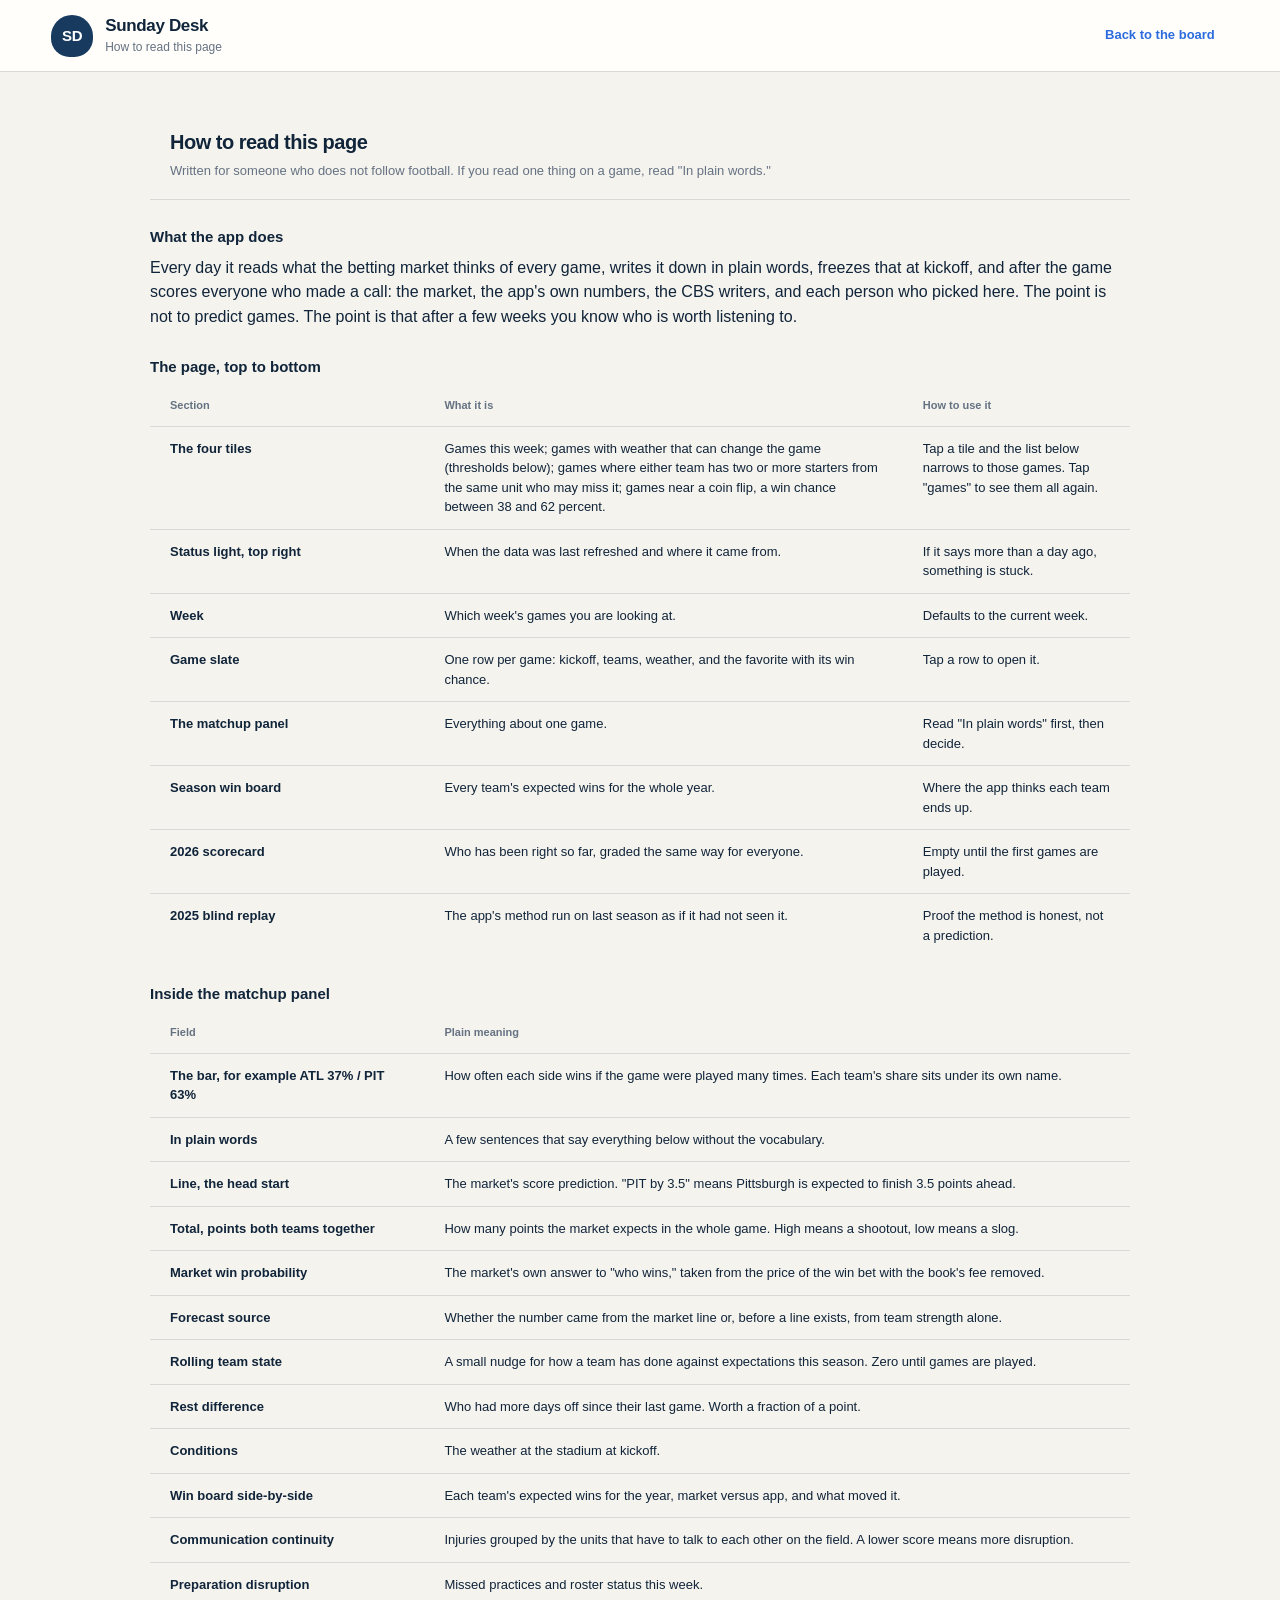
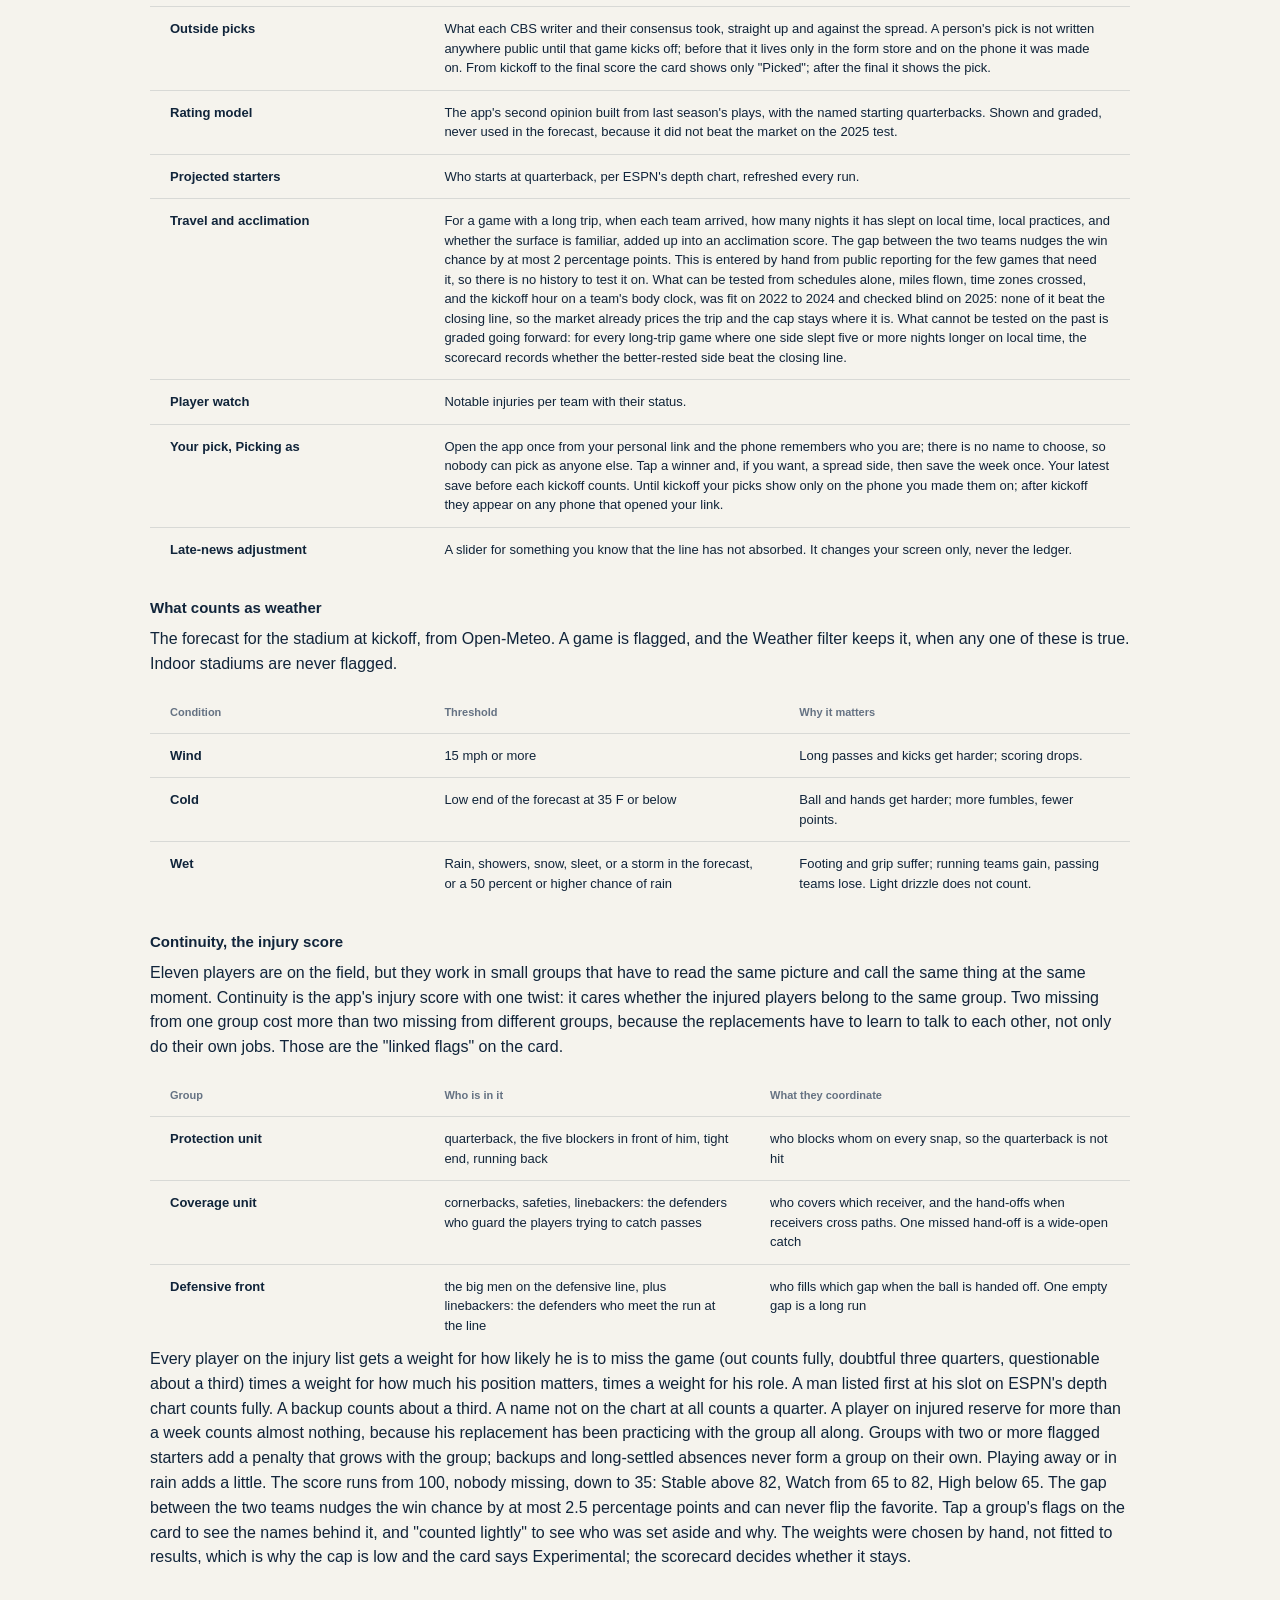
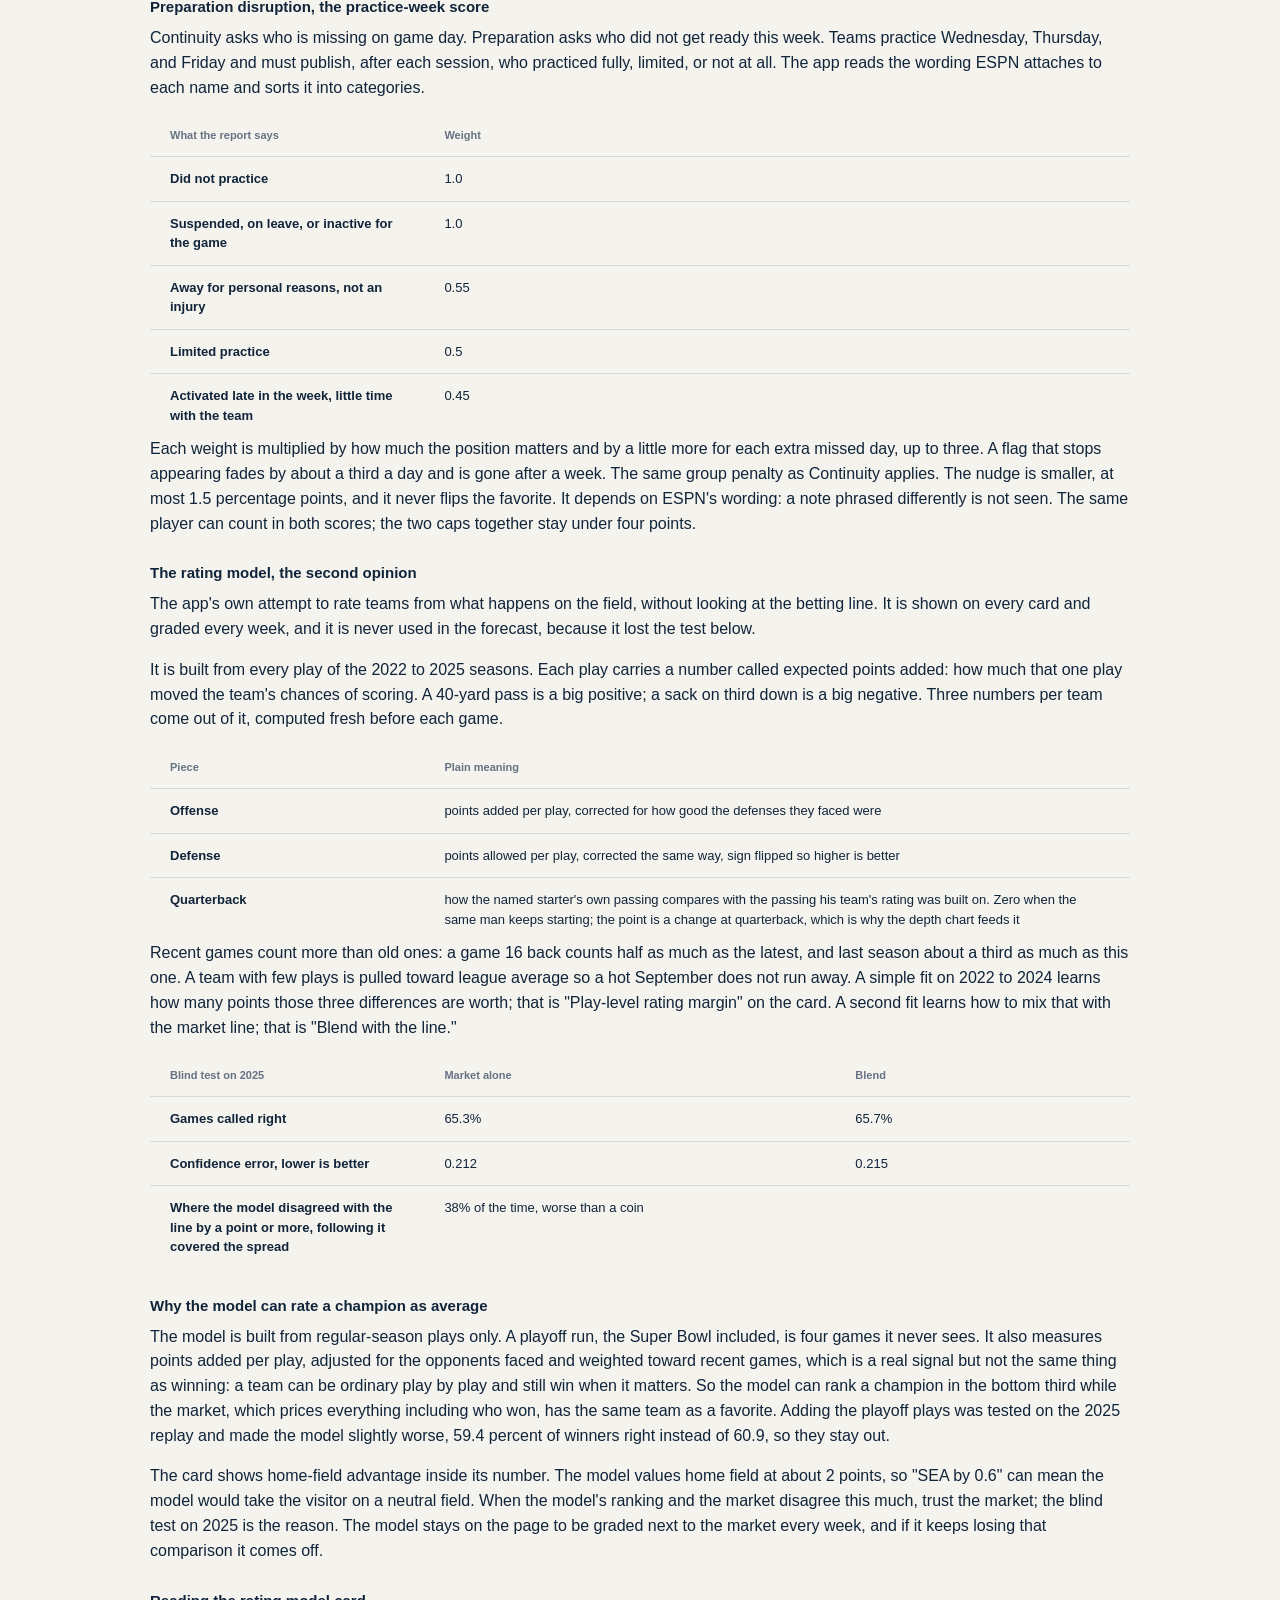
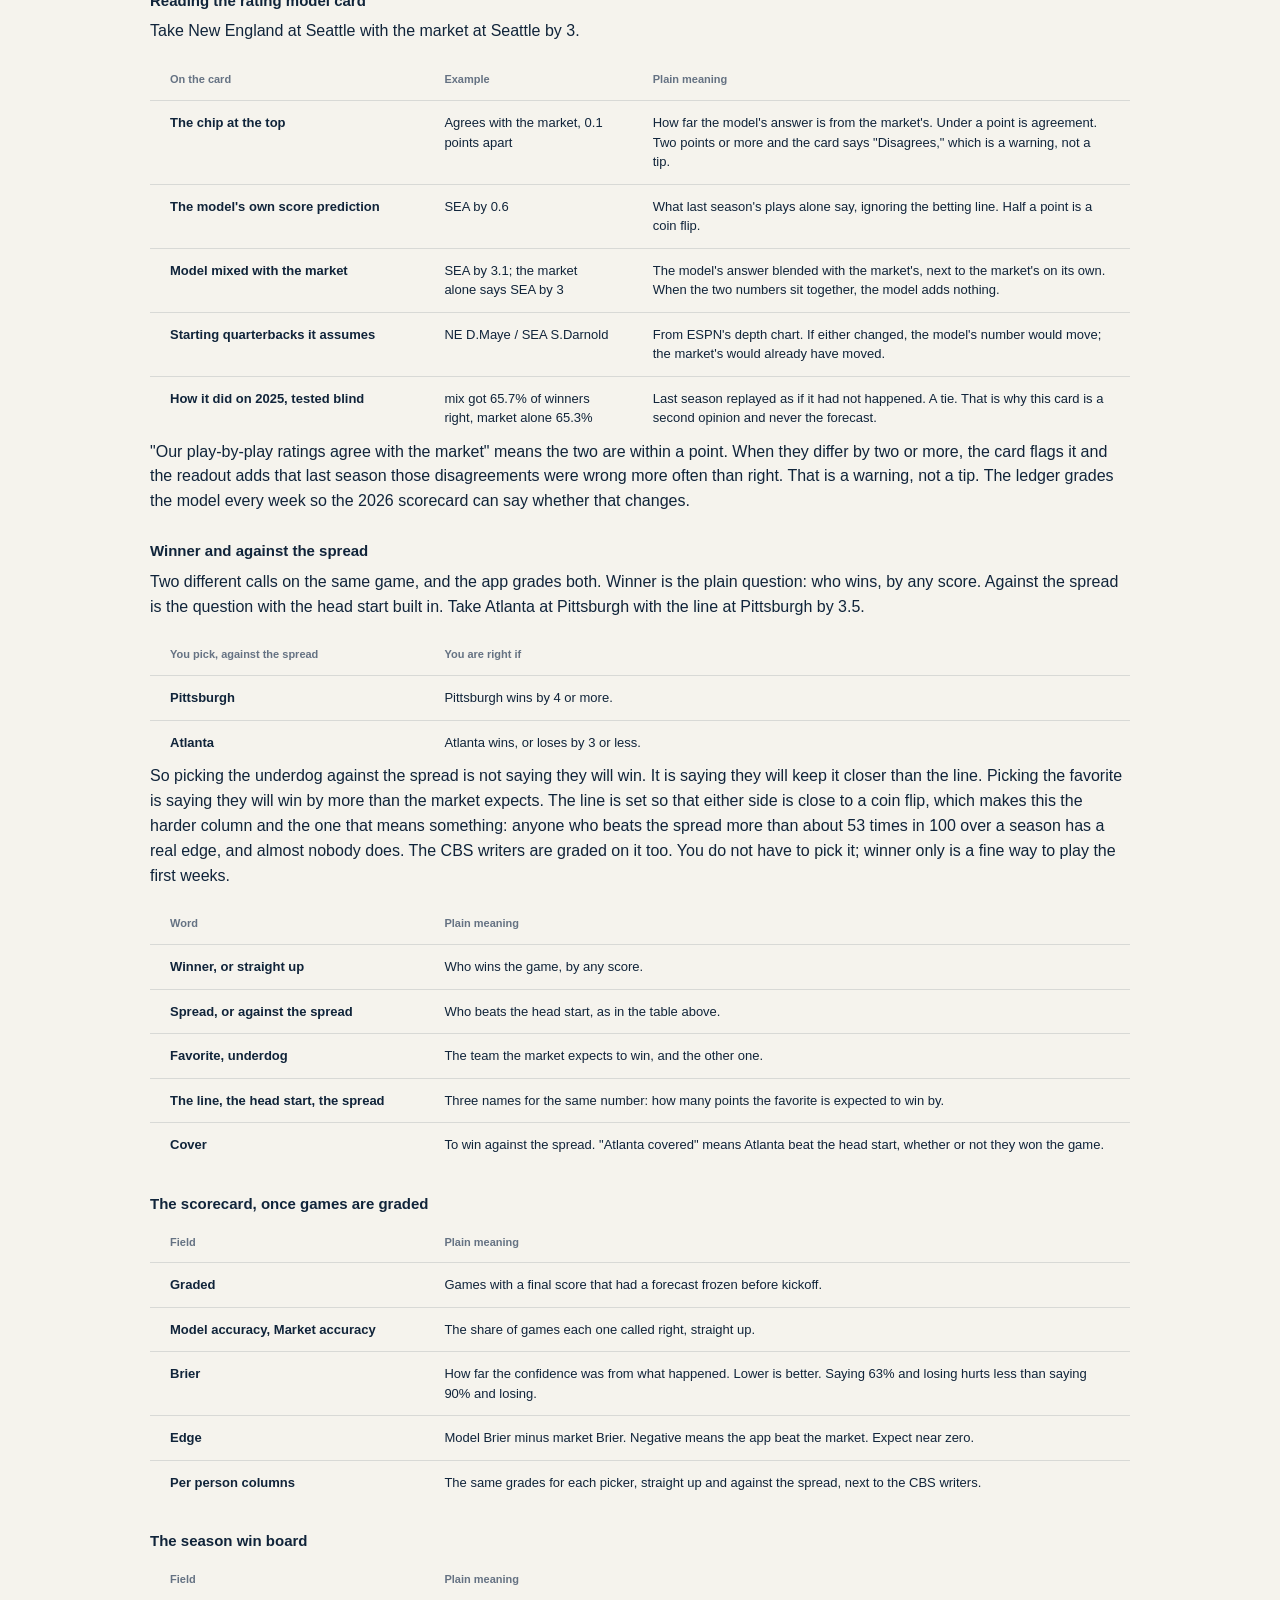
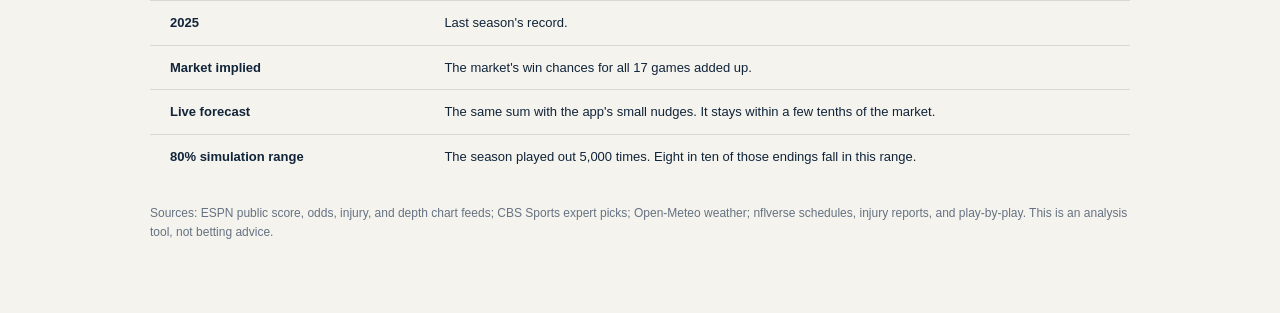
==== commit d4e9d2a3: "Long-trip games: record the nights-on-local-time gap and grade whether the better-rested side covere" ====
--- a/guide.html
+++ b/guide.html
@@ -71,7 +71,7 @@
           <tr><td>Outside picks</td><td>What each CBS writer and their consensus took, straight up and against the spread. A person&#39;s pick is not written anywhere public until that game kicks off; before that it lives only in the form store and on the phone it was made on. From kickoff to the final score the card shows only "Picked"; after the final it shows the pick.</td></tr>
           <tr><td>Rating model</td><td>The app's second opinion built from last season's plays, with the named starting quarterbacks. Shown and graded, never used in the forecast, because it did not beat the market on the 2025 test.</td></tr>
           <tr><td>Projected starters</td><td>Who starts at quarterback, per ESPN's depth chart, refreshed every run.</td></tr>
-          <tr><td>Travel and acclimation</td><td>For a game with a long trip, when each team arrived, how many nights it has slept on local time, local practices, and whether the surface is familiar, added up into an acclimation score. The gap between the two teams nudges the win chance by at most 2 percentage points. This is entered by hand from public reporting for the few games that need it, so there is no history to test it on. What can be tested from schedules alone, miles flown, time zones crossed, and the kickoff hour on a team's body clock, was fit on 2022 to 2024 and checked blind on 2025: none of it beat the closing line, so the market already prices the trip and the cap stays where it is.</td></tr>
+          <tr><td>Travel and acclimation</td><td>For a game with a long trip, when each team arrived, how many nights it has slept on local time, local practices, and whether the surface is familiar, added up into an acclimation score. The gap between the two teams nudges the win chance by at most 2 percentage points. This is entered by hand from public reporting for the few games that need it, so there is no history to test it on. What can be tested from schedules alone, miles flown, time zones crossed, and the kickoff hour on a team's body clock, was fit on 2022 to 2024 and checked blind on 2025: none of it beat the closing line, so the market already prices the trip and the cap stays where it is. What cannot be tested on the past is graded going forward: for every long-trip game where one side slept five or more nights longer on local time, the scorecard records whether the better-rested side beat the closing line.</td></tr>
           <tr><td>Player watch</td><td>Notable injuries per team with their status.</td></tr>
           <tr><td>Your pick, Picking as</td><td>Open the app once from your personal link and the phone remembers who you are; there is no name to choose, so nobody can pick as anyone else. Tap a winner and, if you want, a spread side, then save the week once. Your latest save before each kickoff counts. Until kickoff your picks show only on the phone you made them on; after kickoff they appear on any phone that opened your link.</td></tr>
           <tr><td>Late-news adjustment</td><td>A slider for something you know that the line has not absorbed. It changes your screen only, never the ledger.</td></tr>
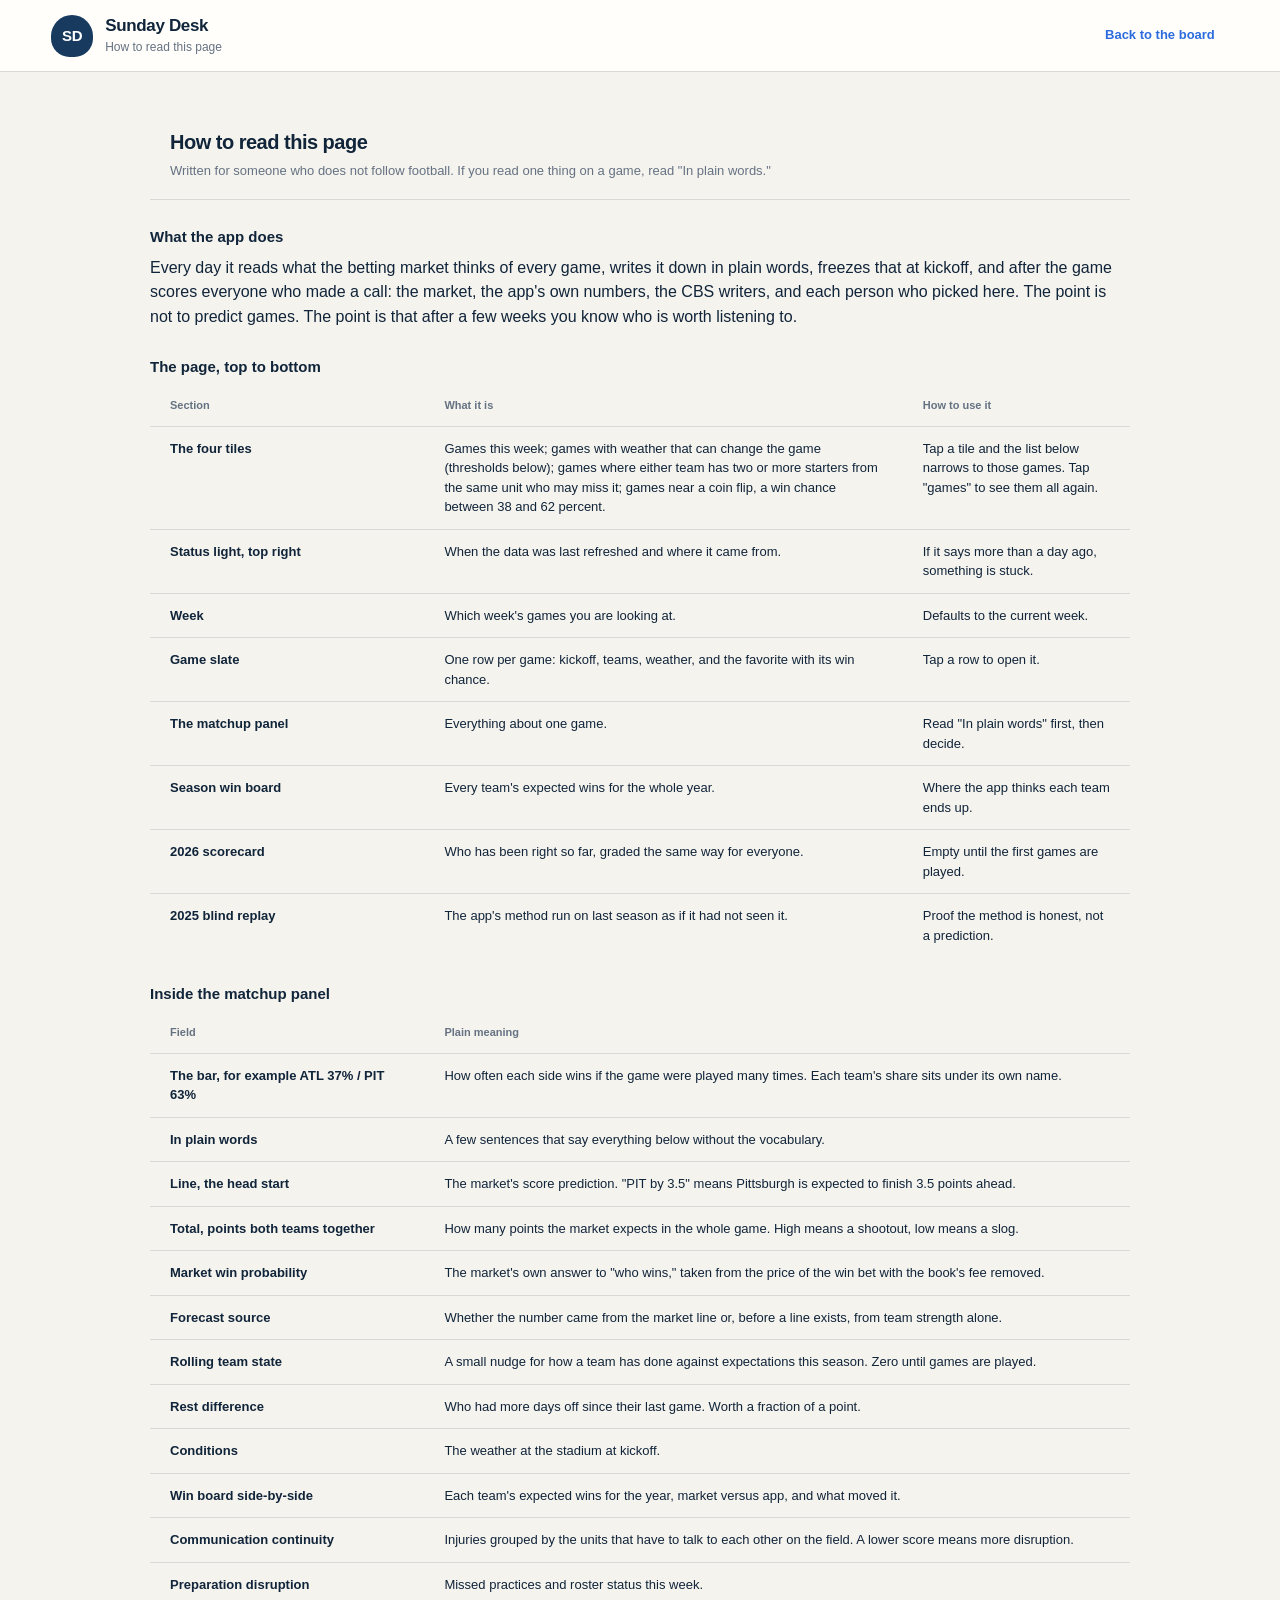
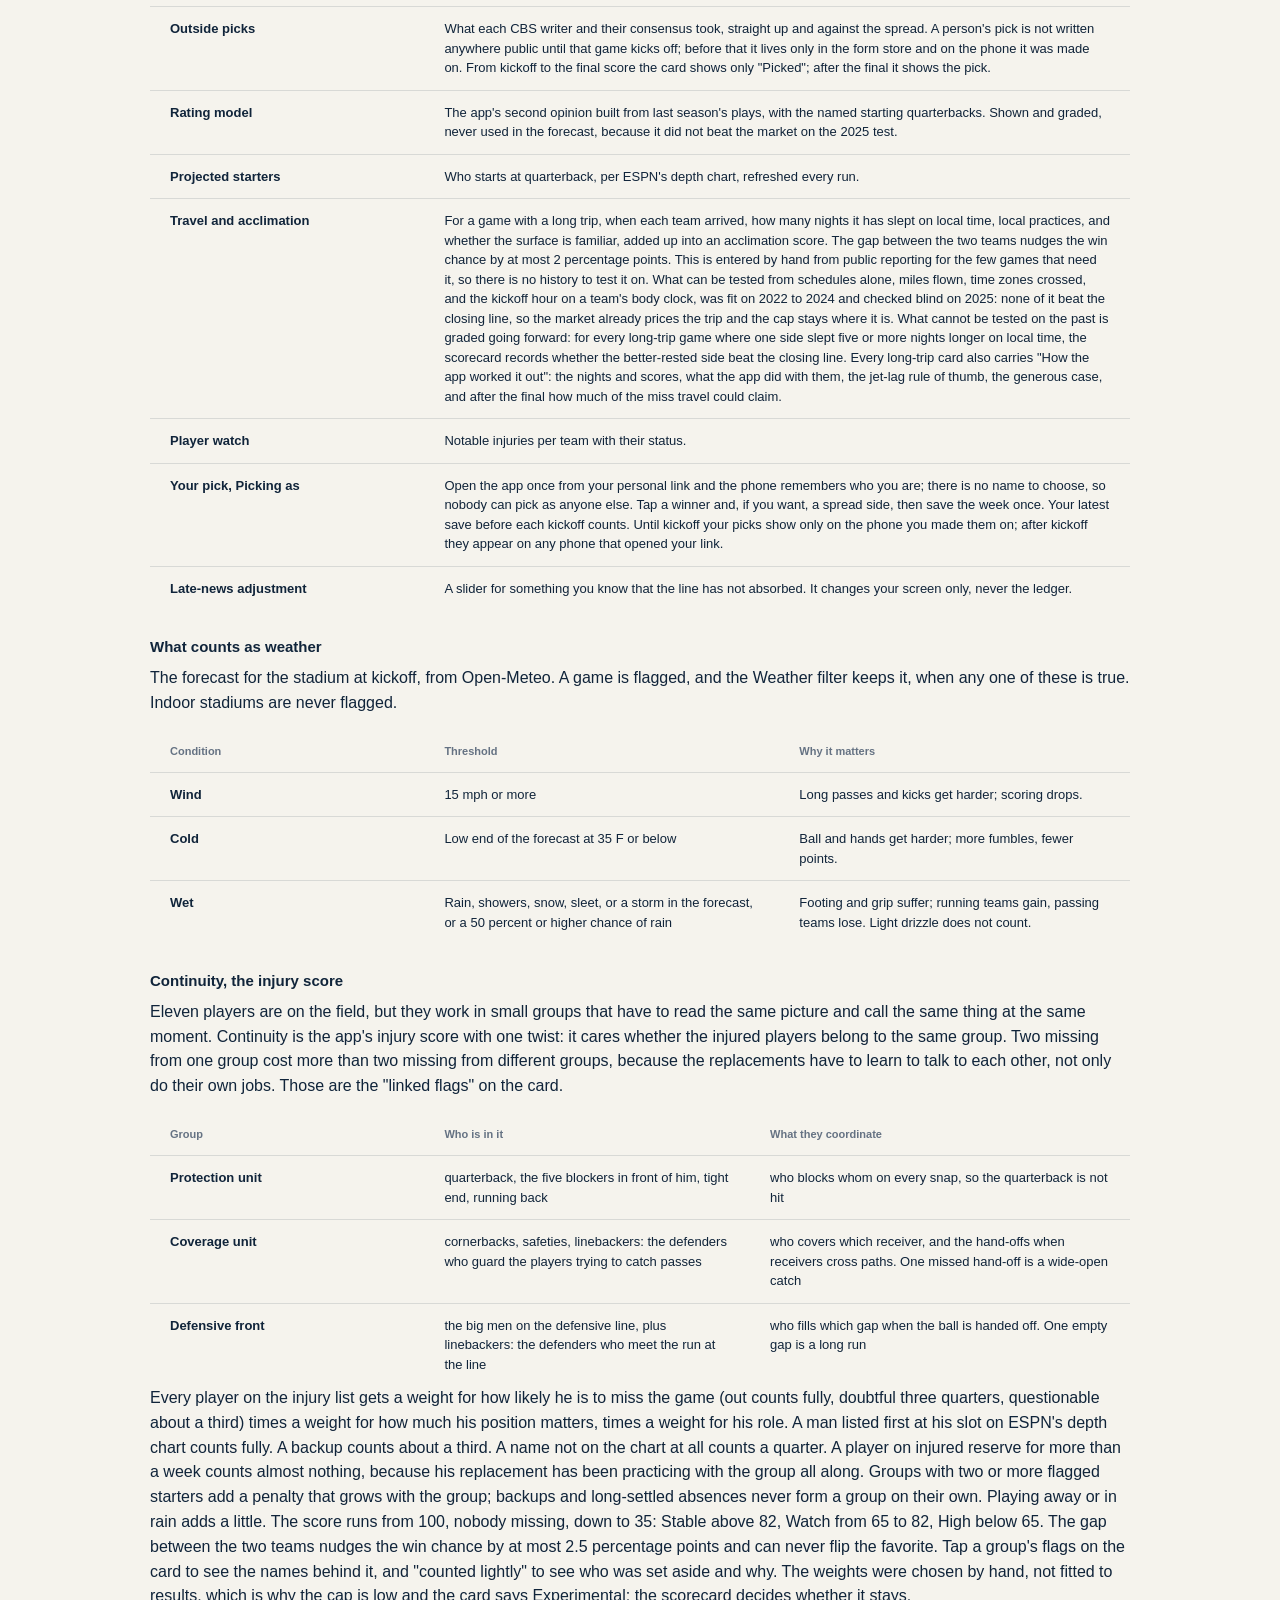
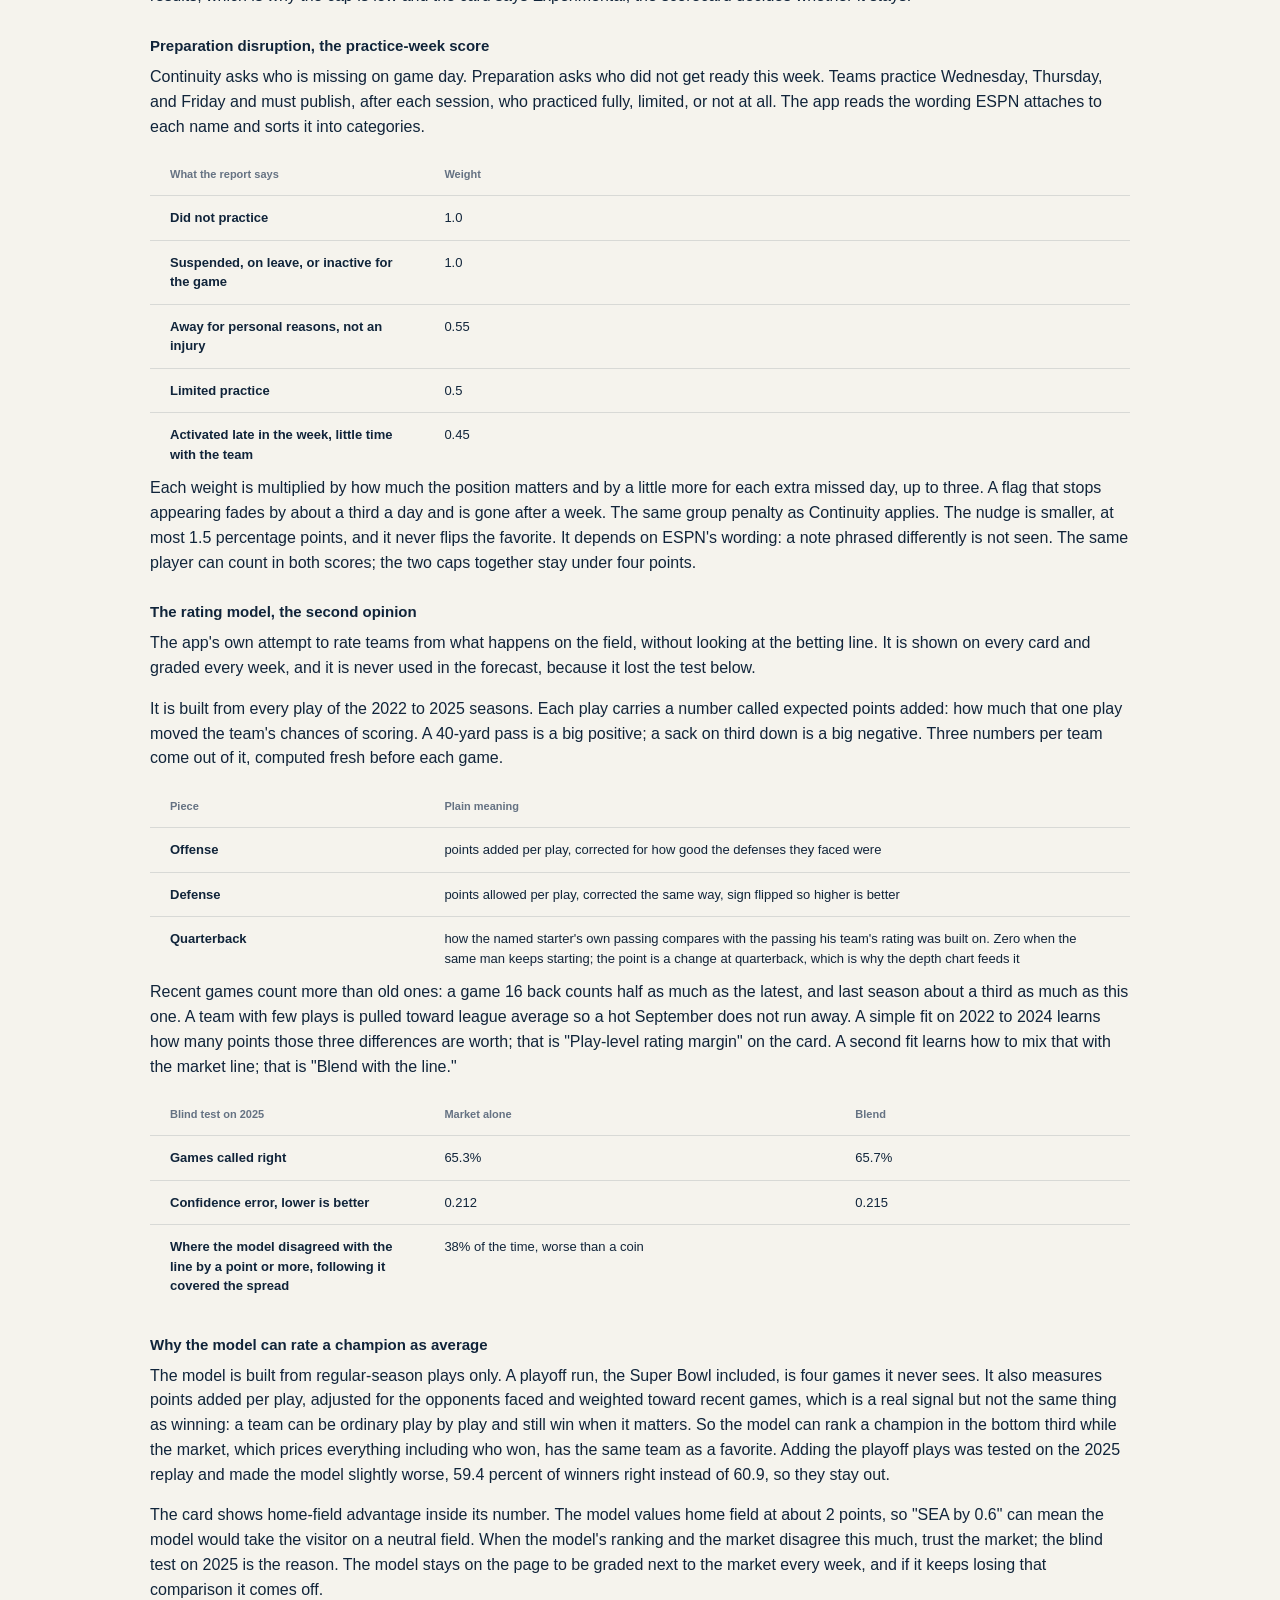
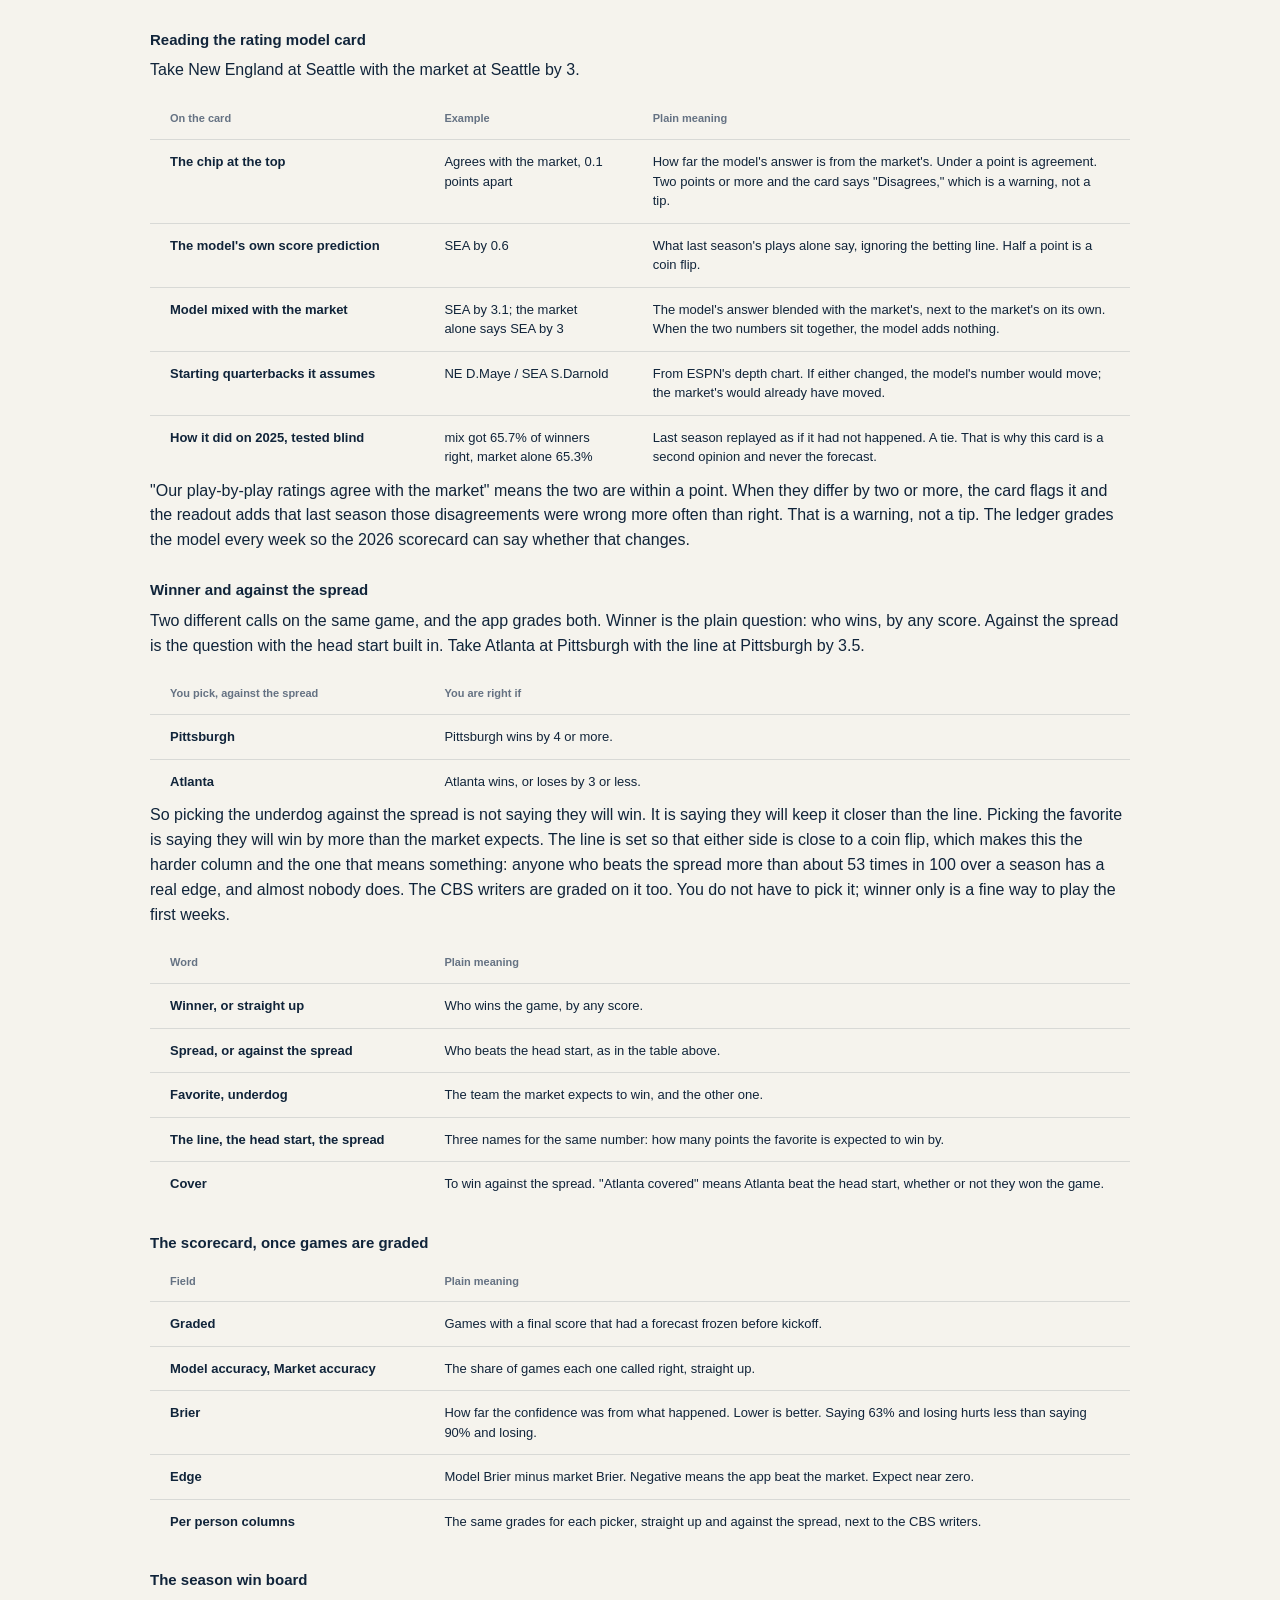
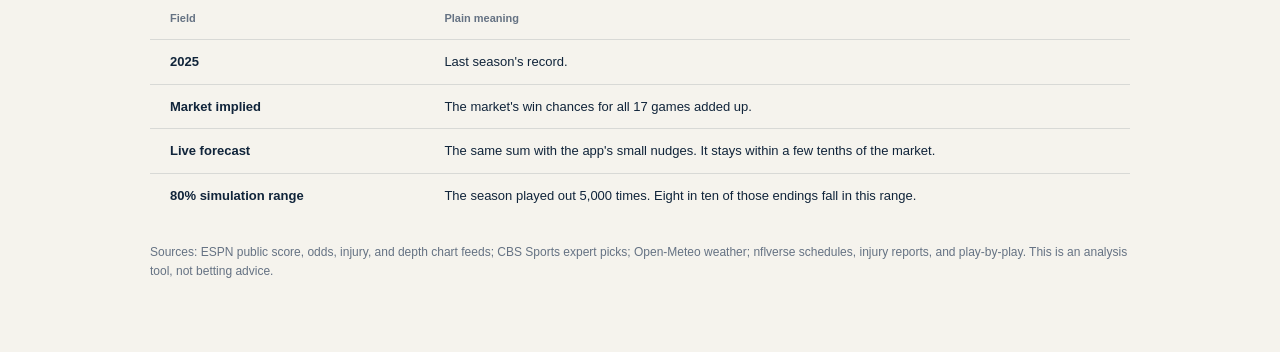
==== commit 90ee23a6: "Long-trip cards show how the app worked the travel out, step by step" ====
--- a/guide.html
+++ b/guide.html
@@ -71,7 +71,7 @@
           <tr><td>Outside picks</td><td>What each CBS writer and their consensus took, straight up and against the spread. A person&#39;s pick is not written anywhere public until that game kicks off; before that it lives only in the form store and on the phone it was made on. From kickoff to the final score the card shows only "Picked"; after the final it shows the pick.</td></tr>
           <tr><td>Rating model</td><td>The app's second opinion built from last season's plays, with the named starting quarterbacks. Shown and graded, never used in the forecast, because it did not beat the market on the 2025 test.</td></tr>
           <tr><td>Projected starters</td><td>Who starts at quarterback, per ESPN's depth chart, refreshed every run.</td></tr>
-          <tr><td>Travel and acclimation</td><td>For a game with a long trip, when each team arrived, how many nights it has slept on local time, local practices, and whether the surface is familiar, added up into an acclimation score. The gap between the two teams nudges the win chance by at most 2 percentage points. This is entered by hand from public reporting for the few games that need it, so there is no history to test it on. What can be tested from schedules alone, miles flown, time zones crossed, and the kickoff hour on a team's body clock, was fit on 2022 to 2024 and checked blind on 2025: none of it beat the closing line, so the market already prices the trip and the cap stays where it is. What cannot be tested on the past is graded going forward: for every long-trip game where one side slept five or more nights longer on local time, the scorecard records whether the better-rested side beat the closing line.</td></tr>
+          <tr><td>Travel and acclimation</td><td>For a game with a long trip, when each team arrived, how many nights it has slept on local time, local practices, and whether the surface is familiar, added up into an acclimation score. The gap between the two teams nudges the win chance by at most 2 percentage points. This is entered by hand from public reporting for the few games that need it, so there is no history to test it on. What can be tested from schedules alone, miles flown, time zones crossed, and the kickoff hour on a team's body clock, was fit on 2022 to 2024 and checked blind on 2025: none of it beat the closing line, so the market already prices the trip and the cap stays where it is. What cannot be tested on the past is graded going forward: for every long-trip game where one side slept five or more nights longer on local time, the scorecard records whether the better-rested side beat the closing line. Every long-trip card also carries "How the app worked it out": the nights and scores, what the app did with them, the jet-lag rule of thumb, the generous case, and after the final how much of the miss travel could claim.</td></tr>
           <tr><td>Player watch</td><td>Notable injuries per team with their status.</td></tr>
           <tr><td>Your pick, Picking as</td><td>Open the app once from your personal link and the phone remembers who you are; there is no name to choose, so nobody can pick as anyone else. Tap a winner and, if you want, a spread side, then save the week once. Your latest save before each kickoff counts. Until kickoff your picks show only on the phone you made them on; after kickoff they appear on any phone that opened your link.</td></tr>
           <tr><td>Late-news adjustment</td><td>A slider for something you know that the line has not absorbed. It changes your screen only, never the ledger.</td></tr>
--- a/styles.css
+++ b/styles.css
@@ -522,3 +522,8 @@
 .who-table small { color: var(--muted); font-size: 12px; }
 .who-table tr.is-market td, .who-table tr.is-app td { background: var(--soft-blue); }
 .who-table tr.is-person td:first-child { color: var(--blue); }
+
+.worked-out { margin: 12px 0 4px; padding: 12px 14px; background: var(--soft-blue); border-radius: 10px; }
+.worked-out h4 { margin: 0 0 6px; font-size: 13px; }
+.worked-out ol { margin: 0; padding-left: 18px; font-size: 13px; line-height: 1.5; }
+.worked-out li + li { margin-top: 5px; }
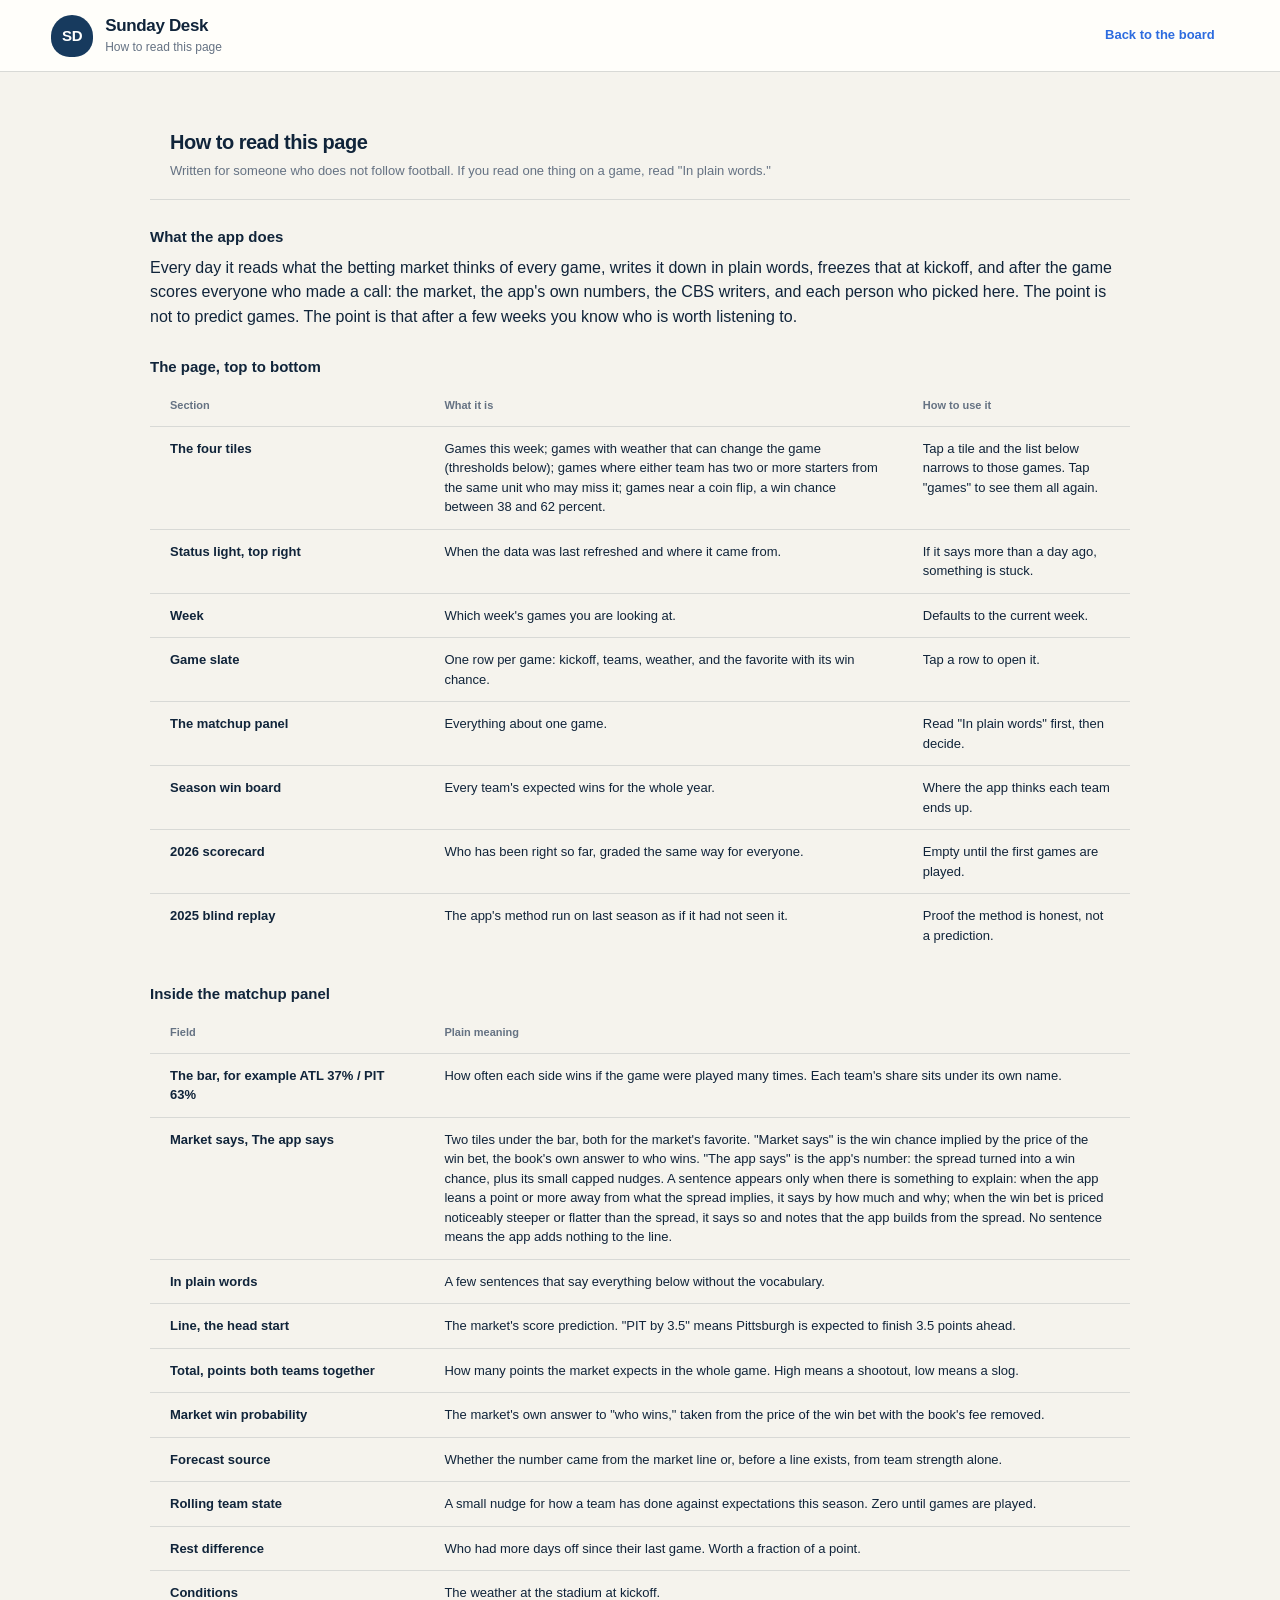
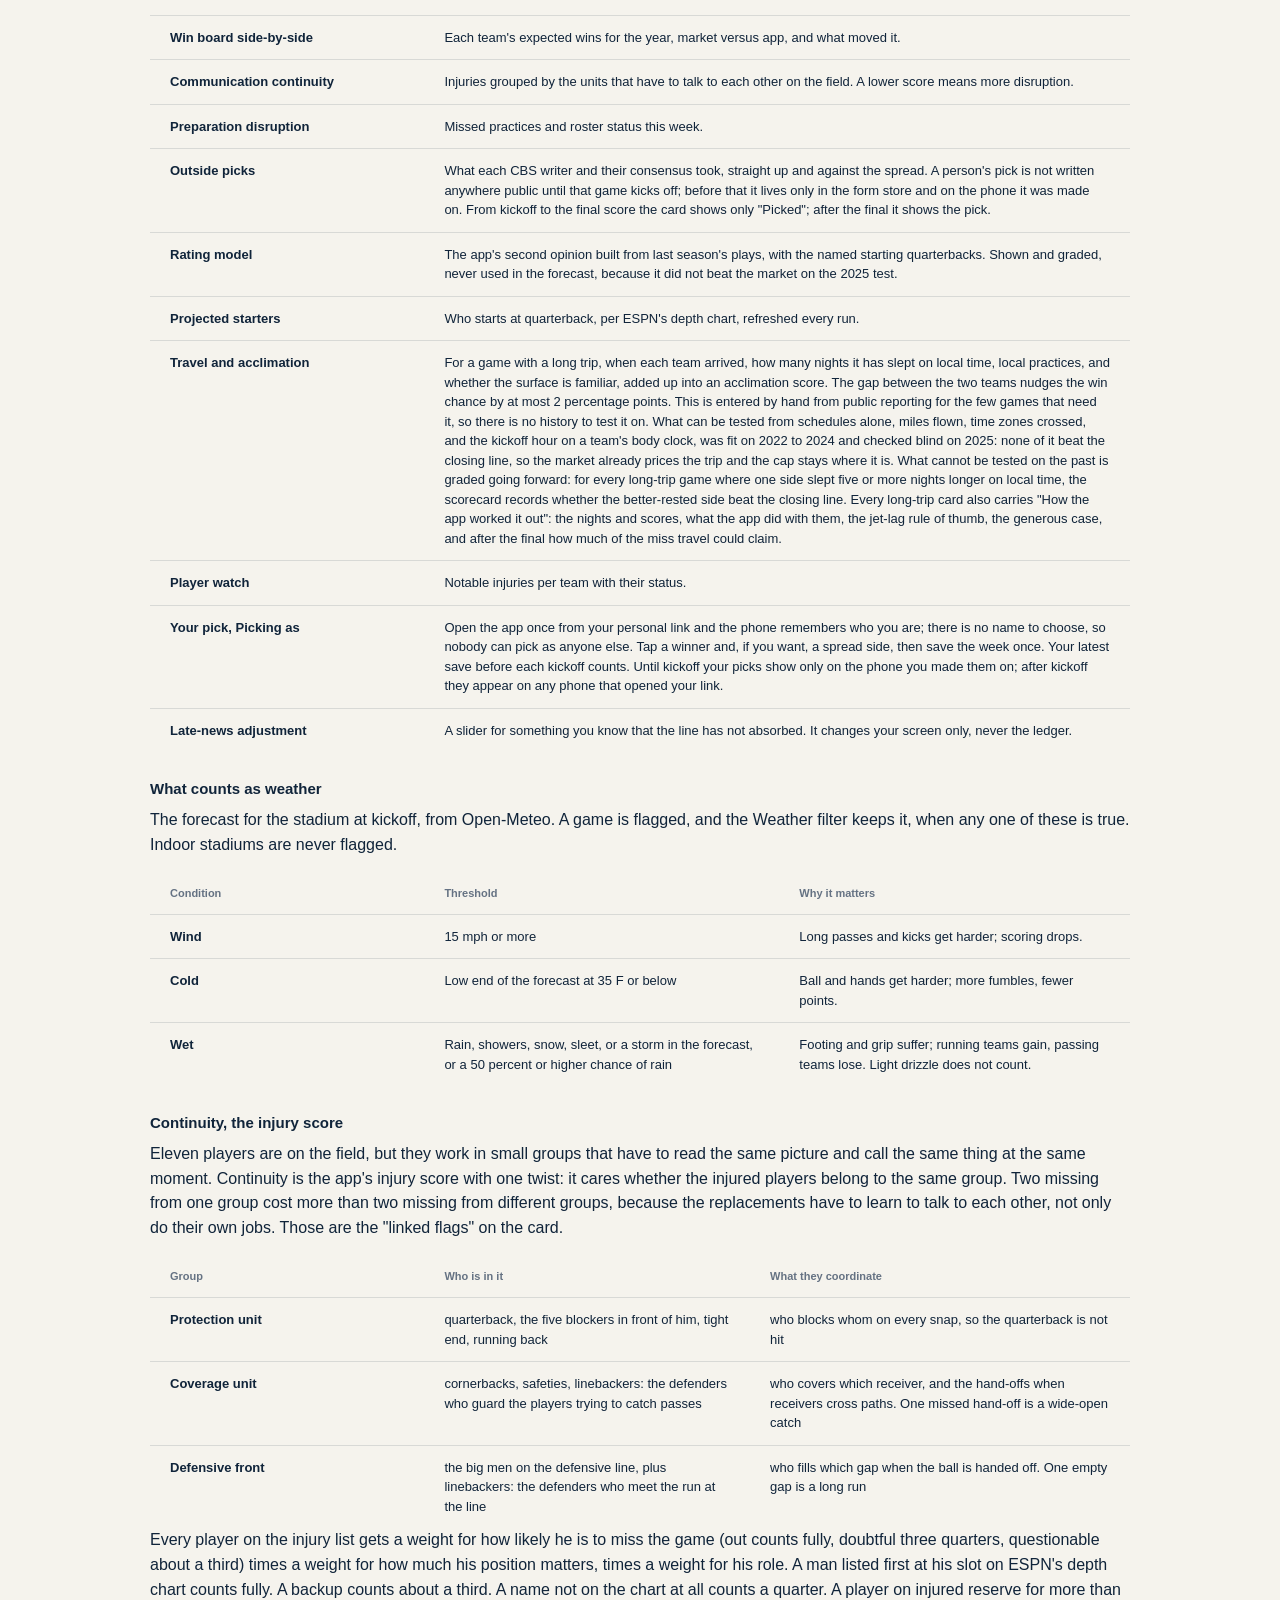
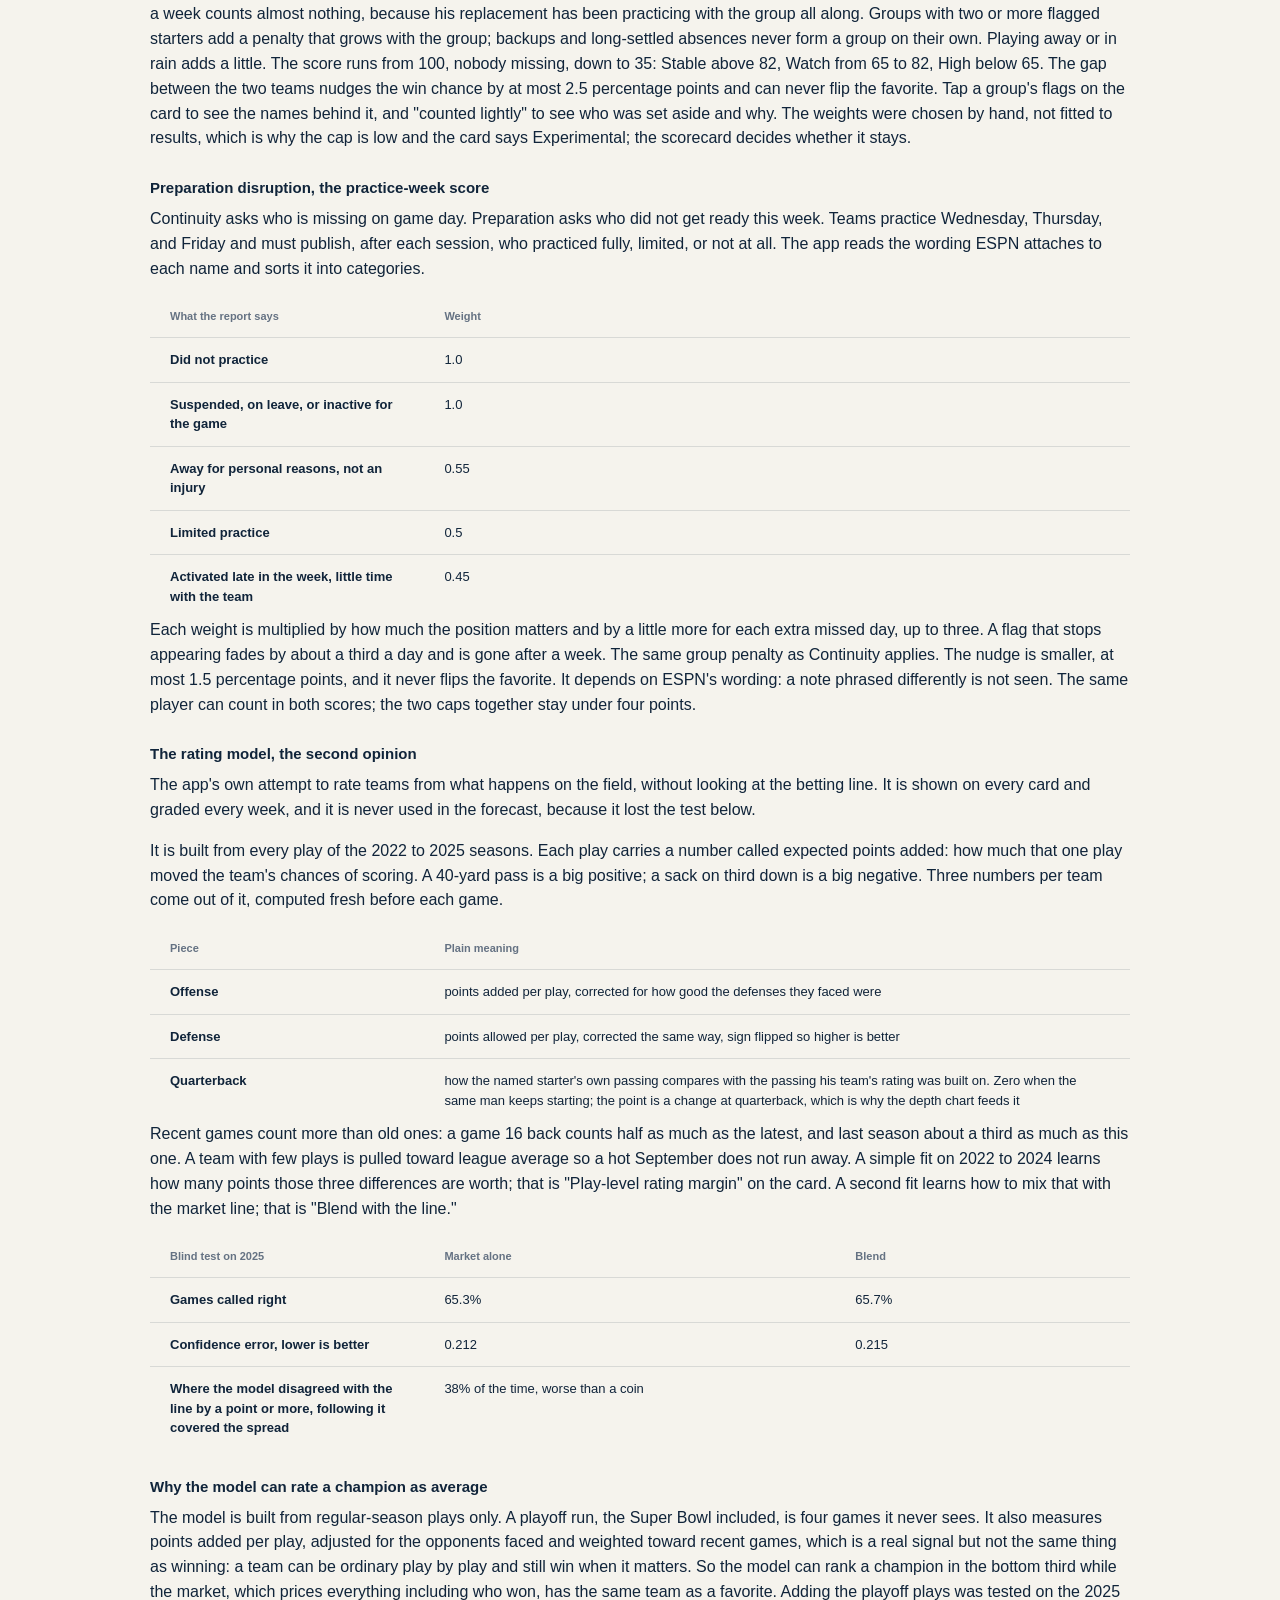
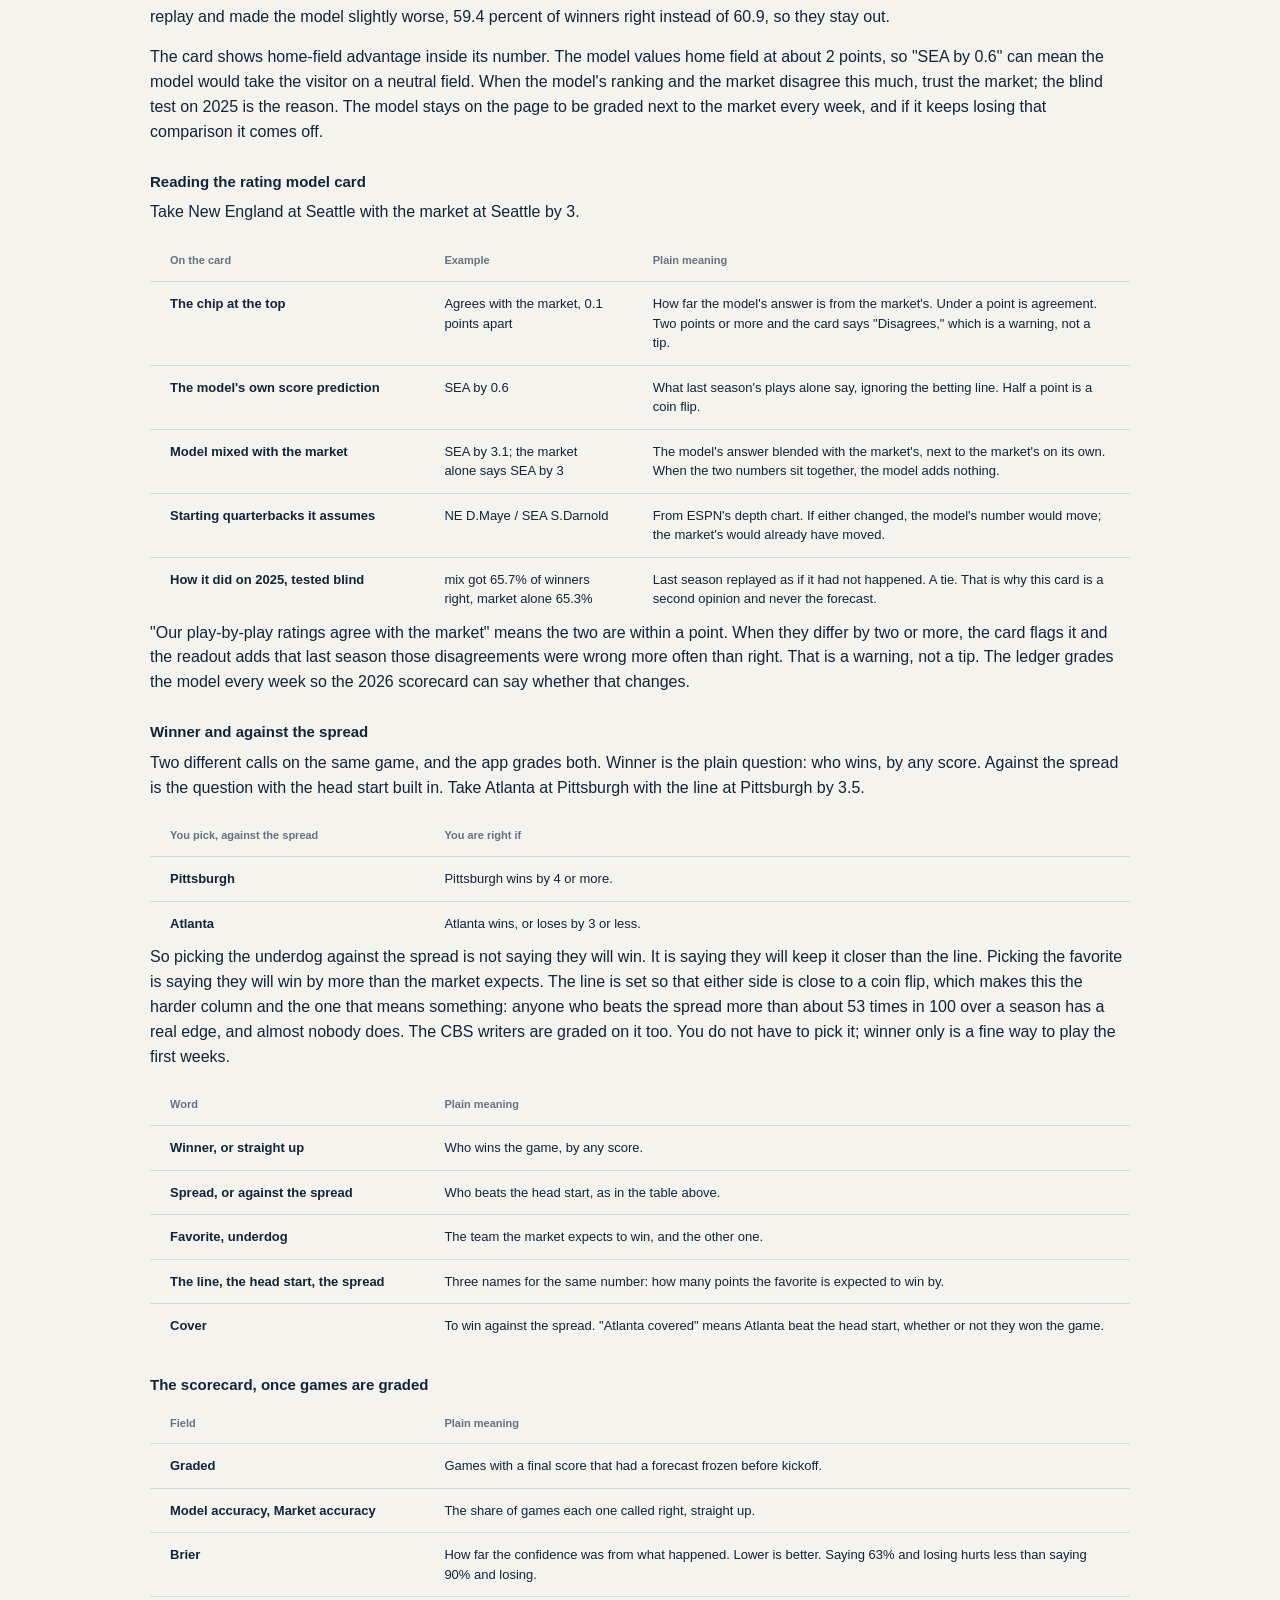
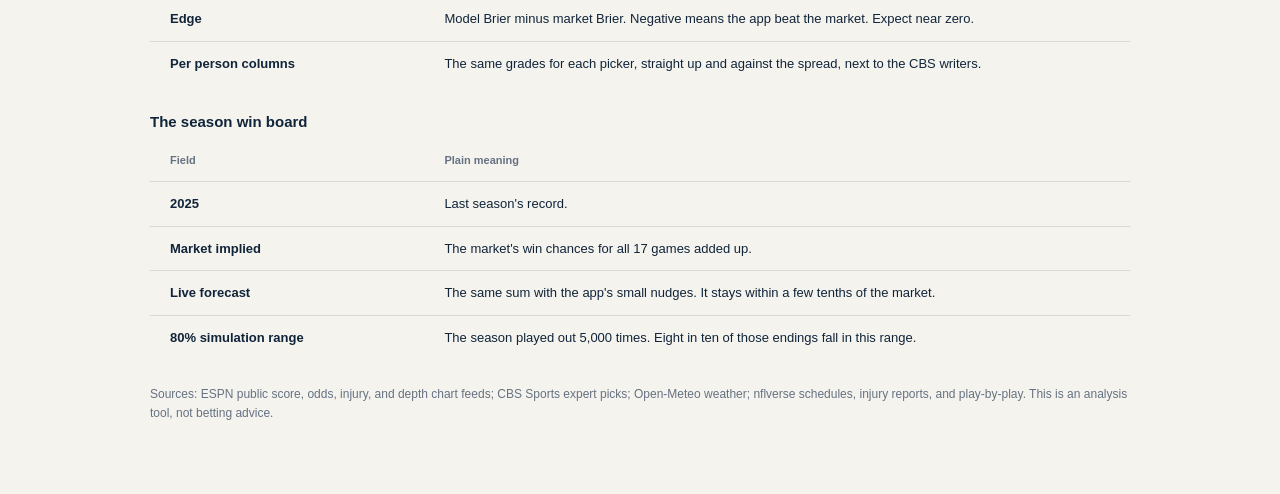
==== commit 9793fd10: "Price note only when the two bets differ by 3 or more; guide explains the two tiles" ====
--- a/guide.html
+++ b/guide.html
@@ -57,6 +57,7 @@
         <thead><tr><th scope="col">Field</th><th scope="col">Plain meaning</th></tr></thead>
         <tbody>
           <tr><td>The bar, for example ATL 37% / PIT 63%</td><td>How often each side wins if the game were played many times. Each team's share sits under its own name.</td></tr>
+          <tr><td>Market says, The app says</td><td>Two tiles under the bar, both for the market's favorite. "Market says" is the win chance implied by the price of the win bet, the book's own answer to who wins. "The app says" is the app's number: the spread turned into a win chance, plus its small capped nudges. A sentence appears only when there is something to explain: when the app leans a point or more away from what the spread implies, it says by how much and why; when the win bet is priced noticeably steeper or flatter than the spread, it says so and notes that the app builds from the spread. No sentence means the app adds nothing to the line.</td></tr>
           <tr><td>In plain words</td><td>A few sentences that say everything below without the vocabulary.</td></tr>
           <tr><td>Line, the head start</td><td>The market's score prediction. "PIT by 3.5" means Pittsburgh is expected to finish 3.5 points ahead.</td></tr>
           <tr><td>Total, points both teams together</td><td>How many points the market expects in the whole game. High means a shootout, low means a slog.</td></tr>
--- a/styles.css
+++ b/styles.css
@@ -527,3 +527,15 @@
 .worked-out h4 { margin: 0 0 6px; font-size: 13px; }
 .worked-out ol { margin: 0; padding-left: 18px; font-size: 13px; line-height: 1.5; }
 .worked-out li + li { margin-top: 5px; }
+
+.versus { margin: 0 22px 6px; padding: 12px 14px 10px; border: 1px solid var(--line); border-radius: 12px; background: var(--white); }
+.versus-tiles { display: grid; grid-template-columns: 1fr 1fr; gap: 10px; }
+.versus-tiles > div { padding: 8px 10px; border-radius: 9px; background: var(--paper); }
+.versus-tiles span { display: block; font-size: 12px; color: var(--muted); }
+.versus-tiles strong { display: block; font-family: "Arial Narrow", sans-serif; font-size: 26px; line-height: 1.1; margin: 2px 0; }
+.versus-tiles small { color: var(--muted); font-size: 12px; }
+.versus p { margin: 8px 0 0; font-size: 14px; font-weight: 700; }
+.versus.is-agree p { color: var(--muted); font-weight: 600; }
+.versus.is-lean { background: #f6f8fd; }
+.versus.is-big { border-color: var(--blue); background: var(--soft-blue); }
+.versus.is-big p { color: #174d9e; }
